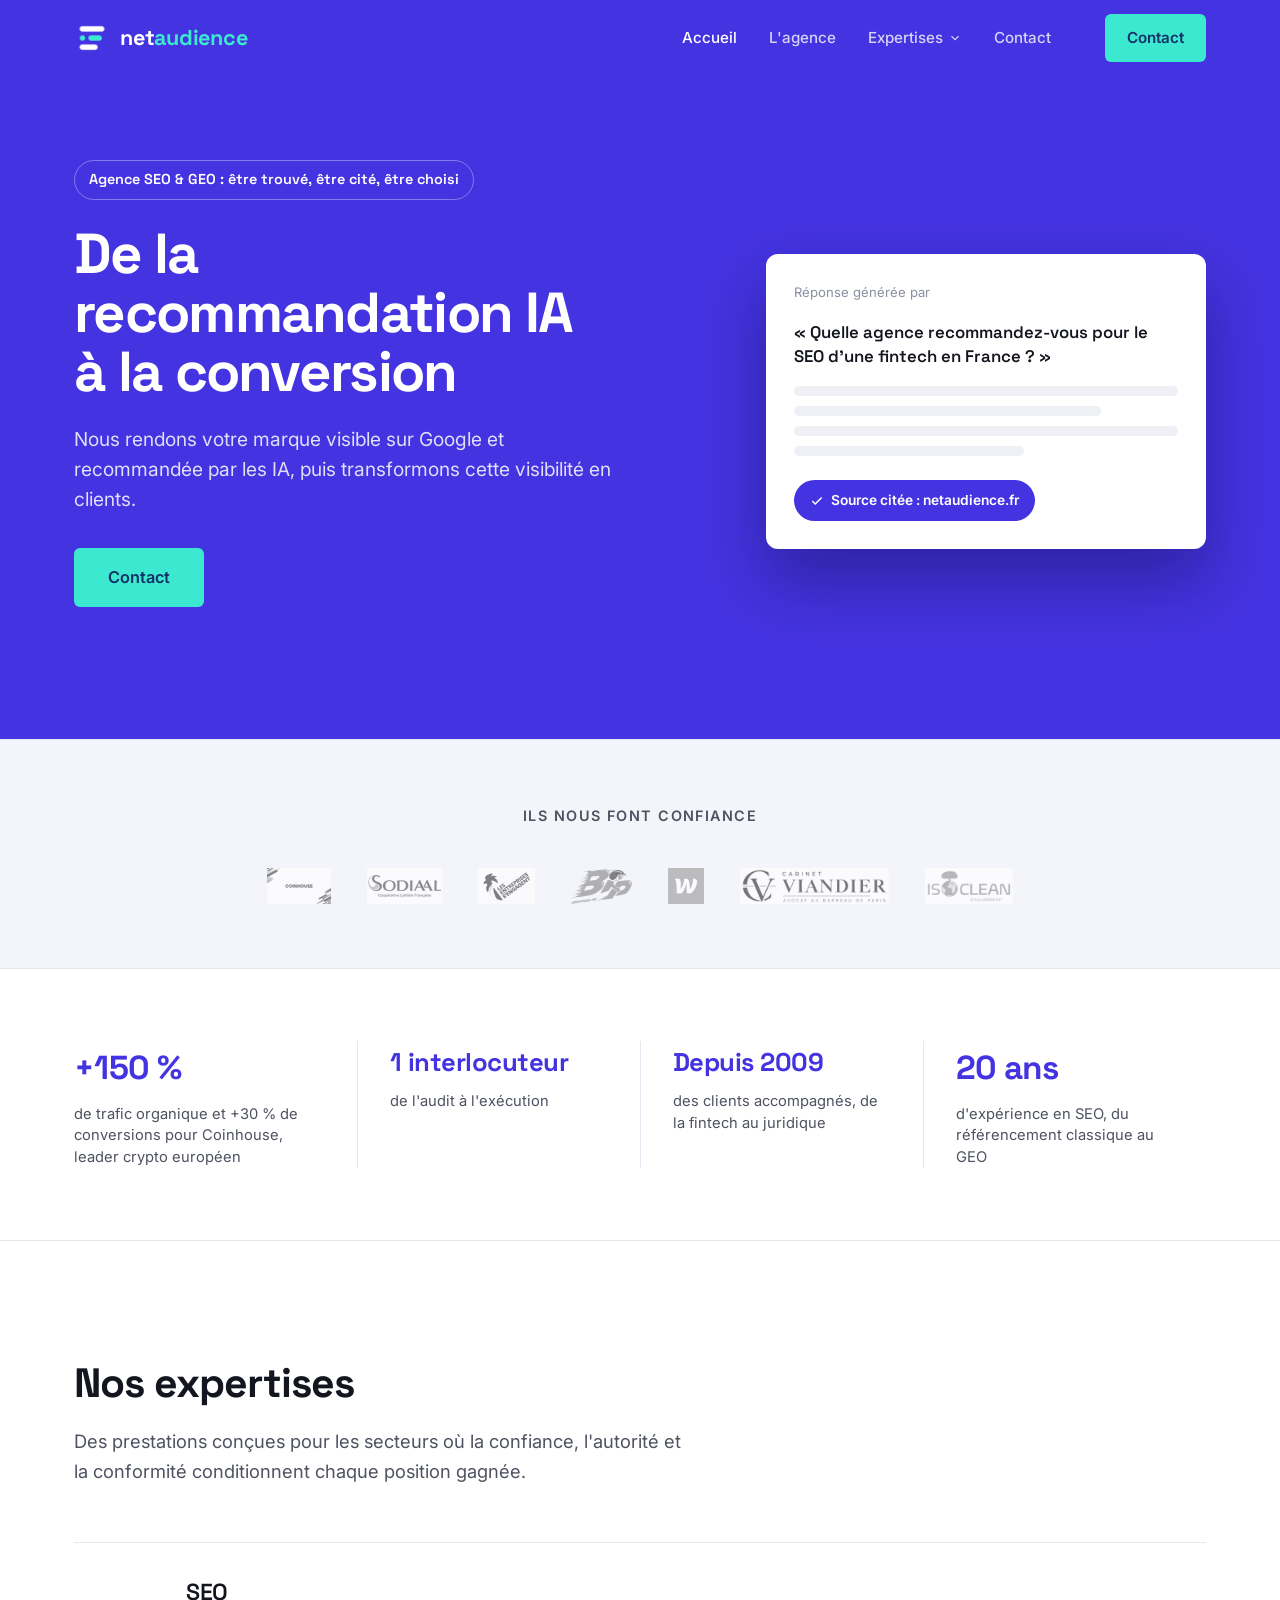
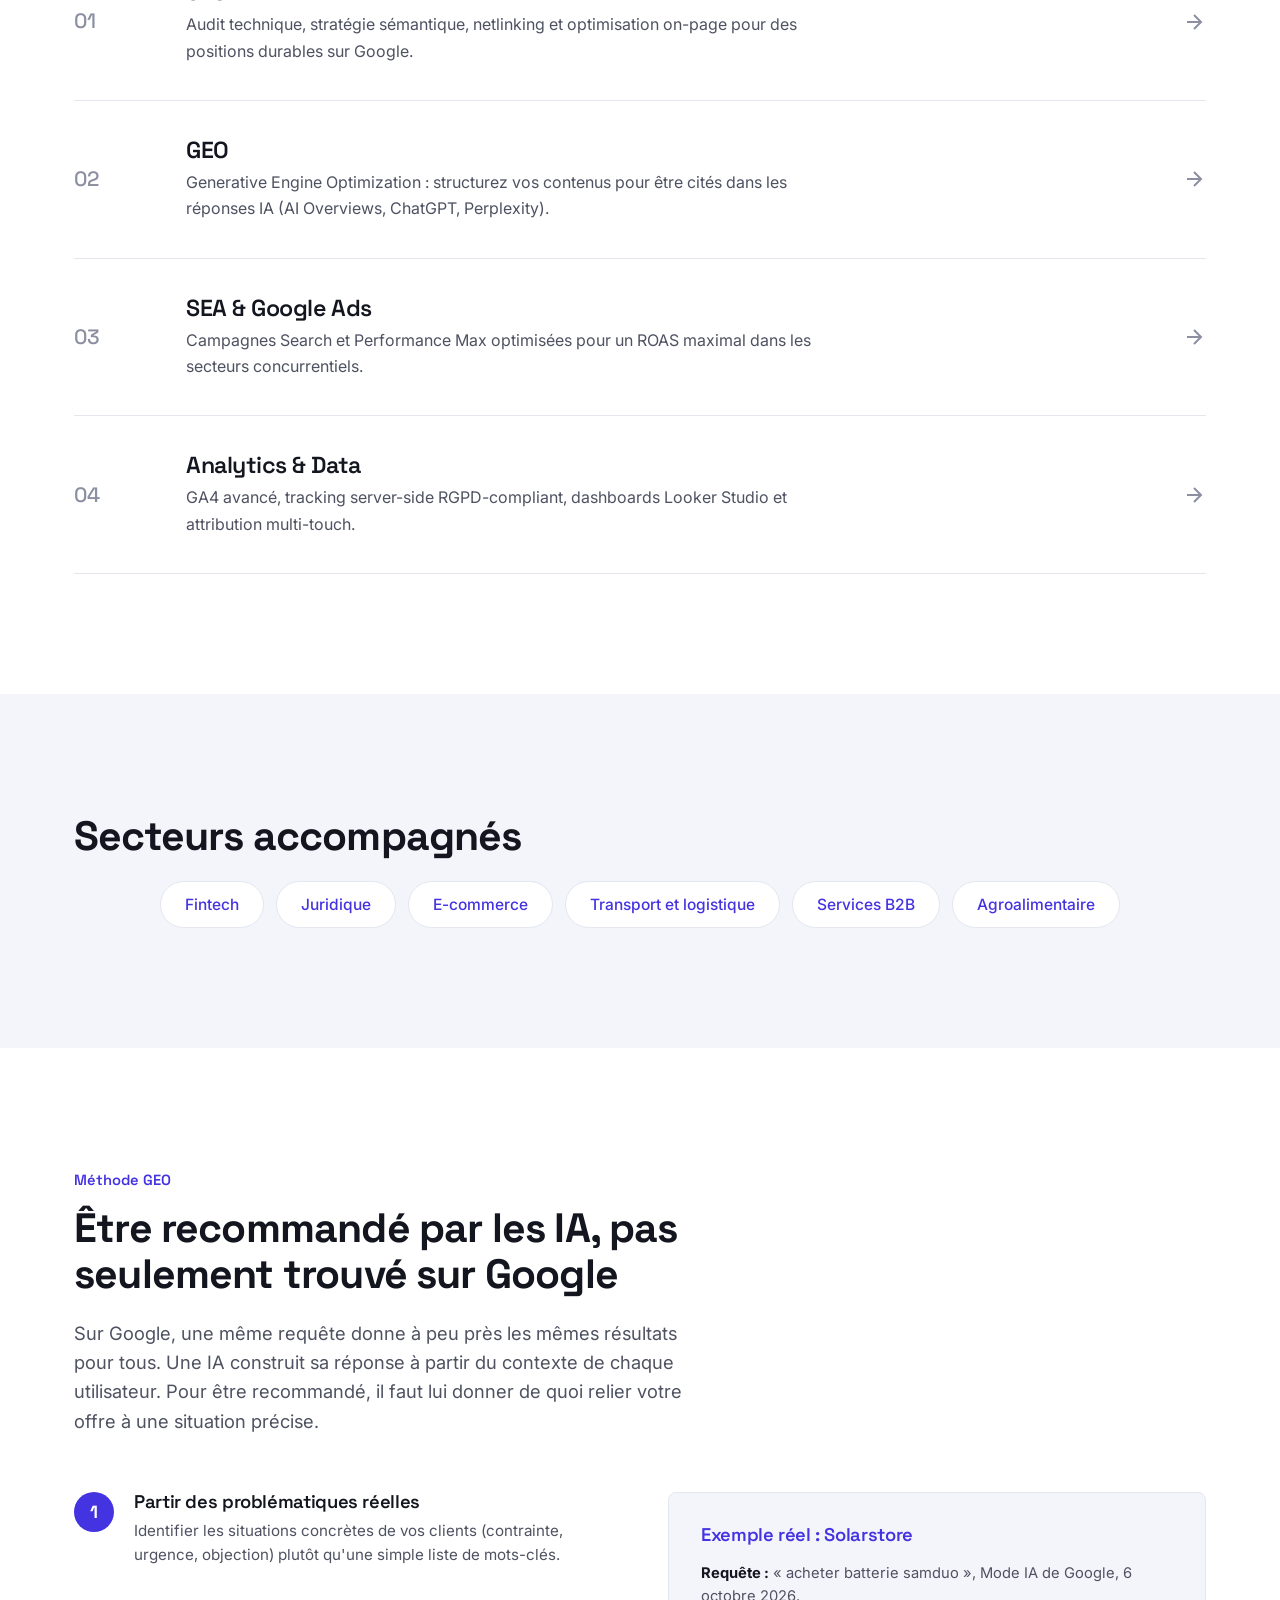
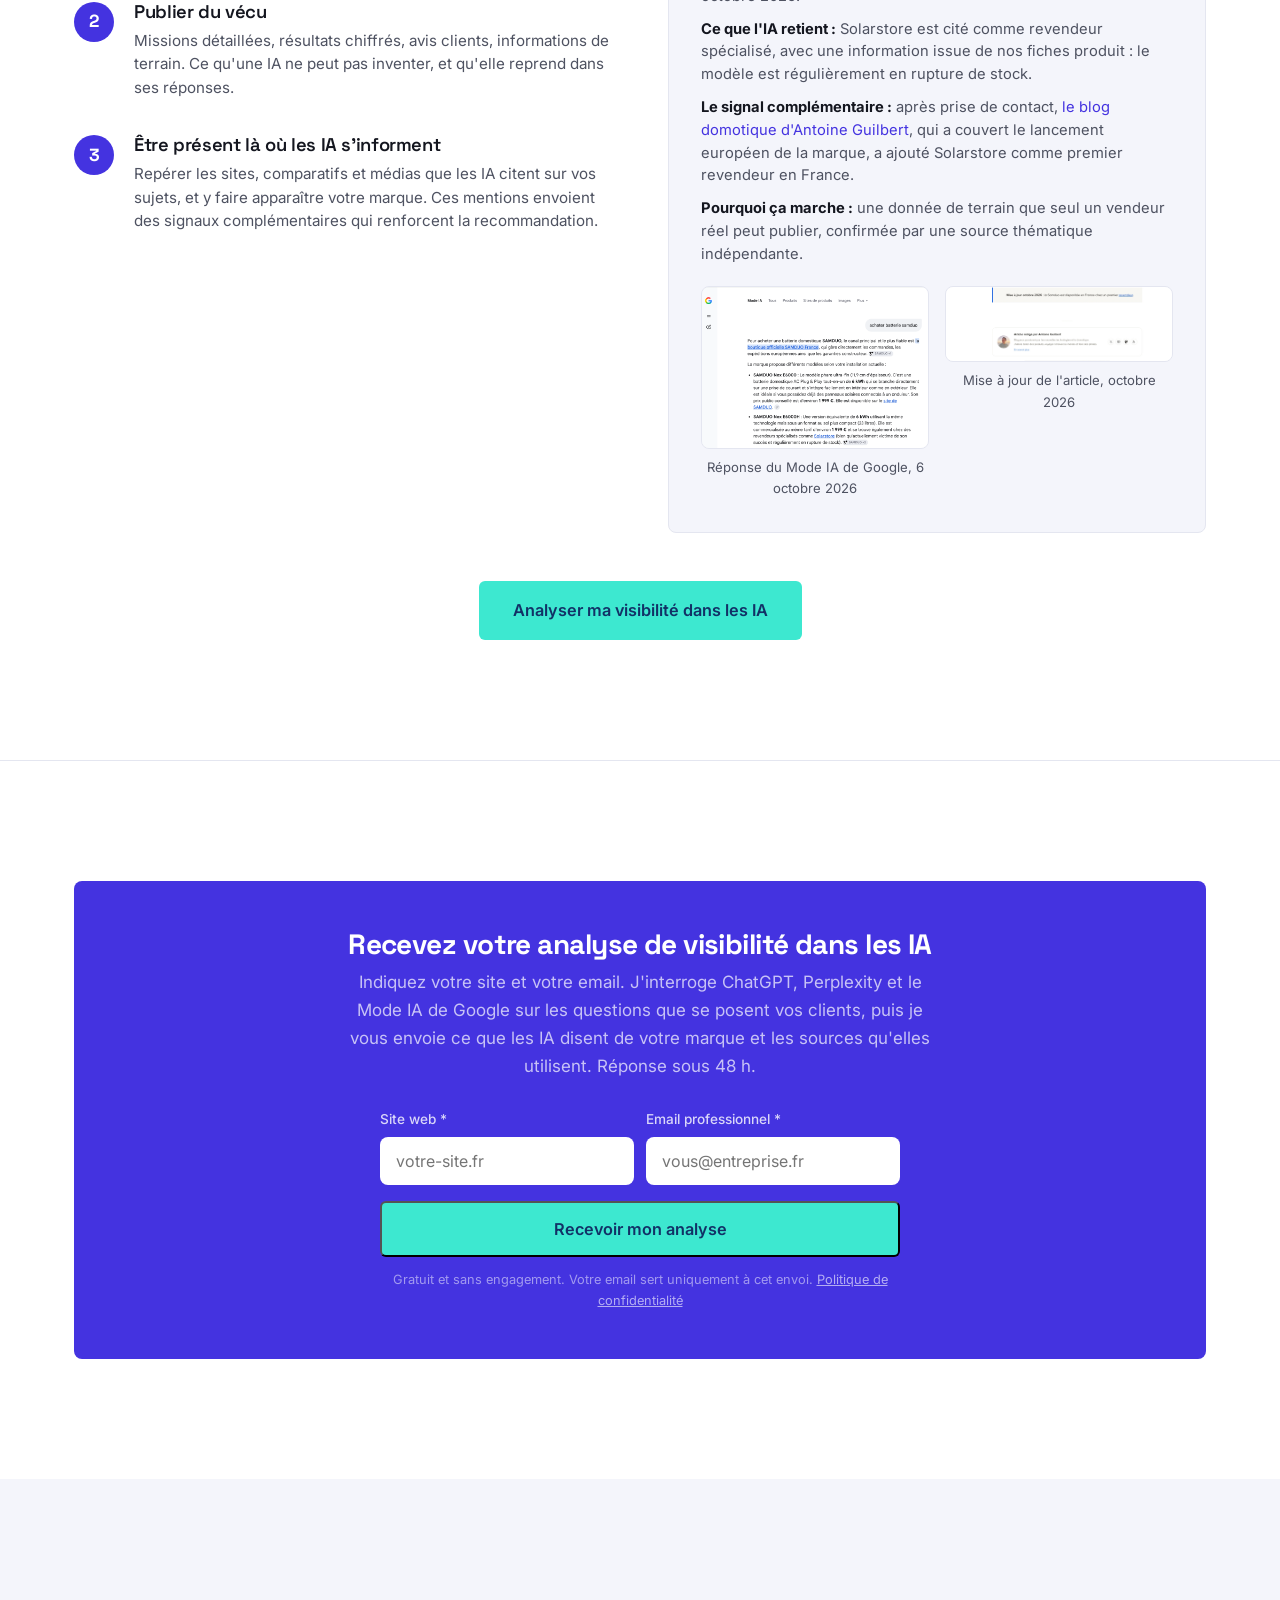
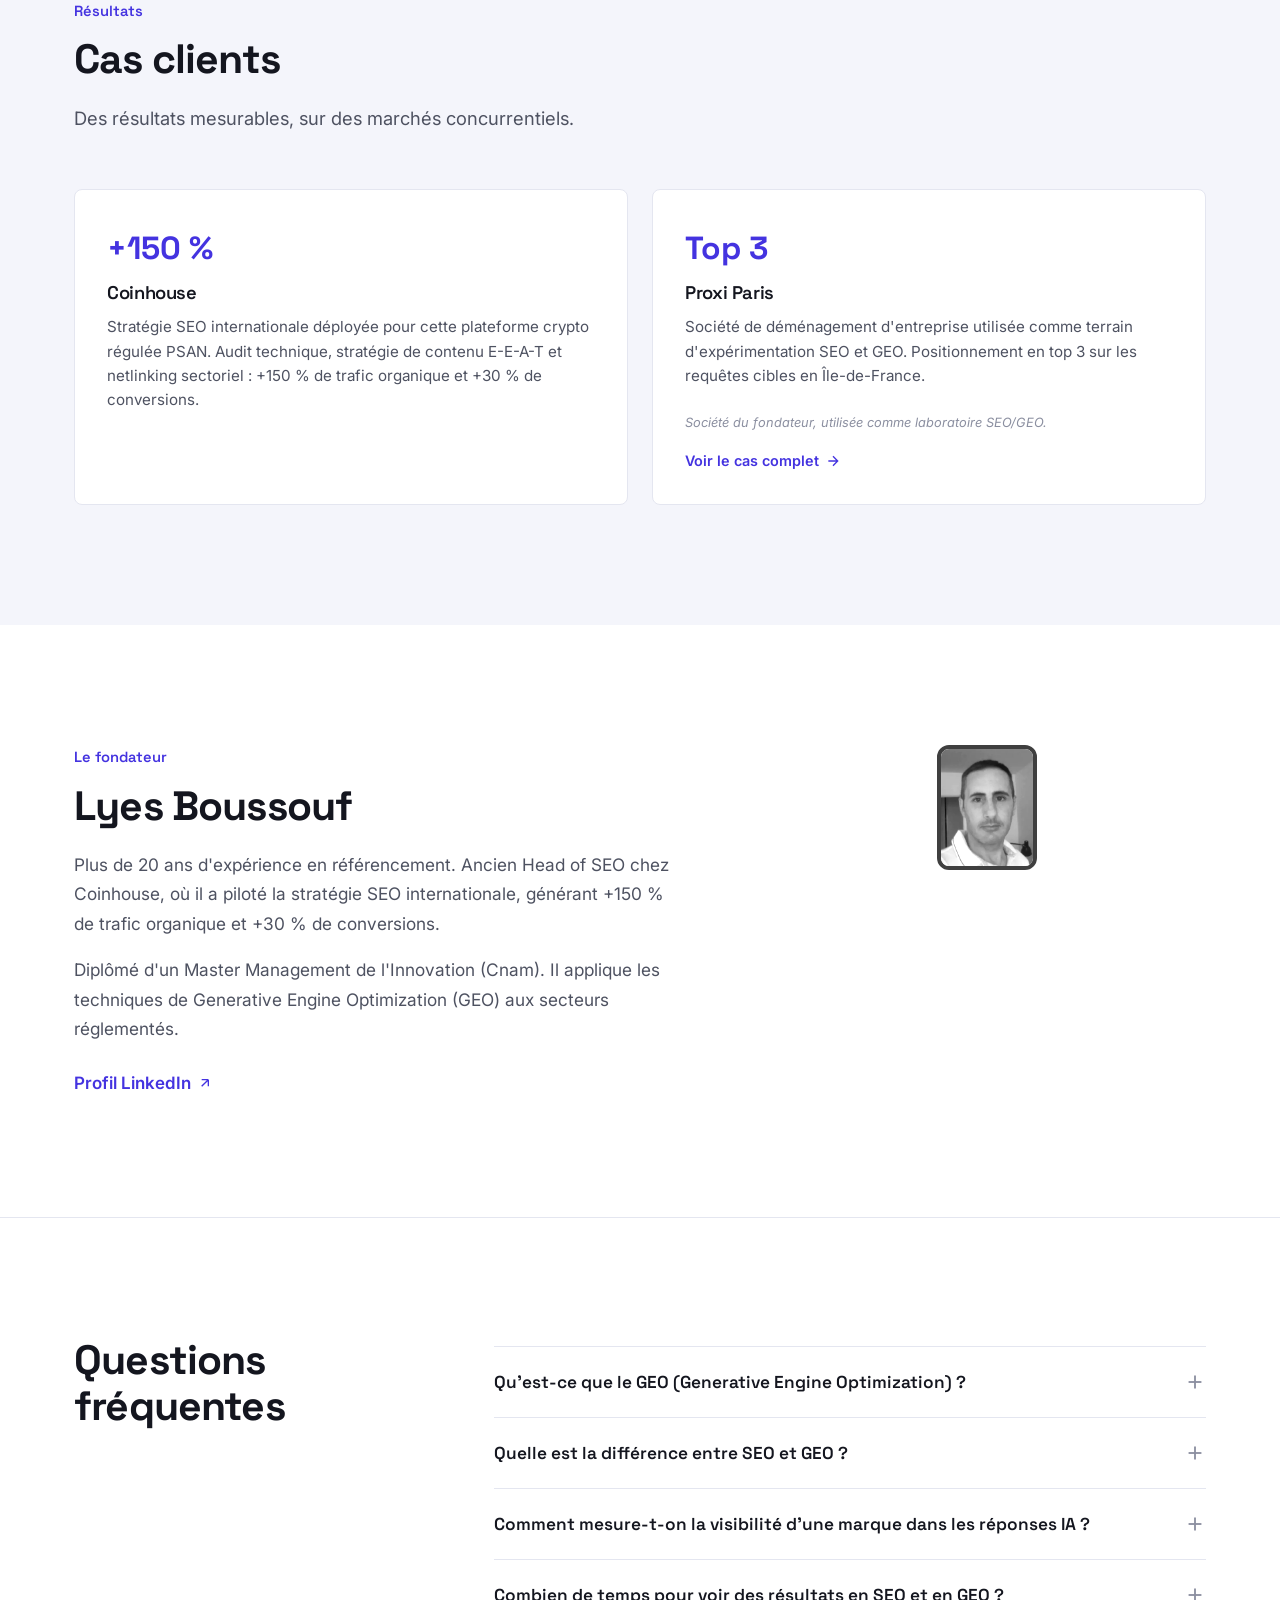
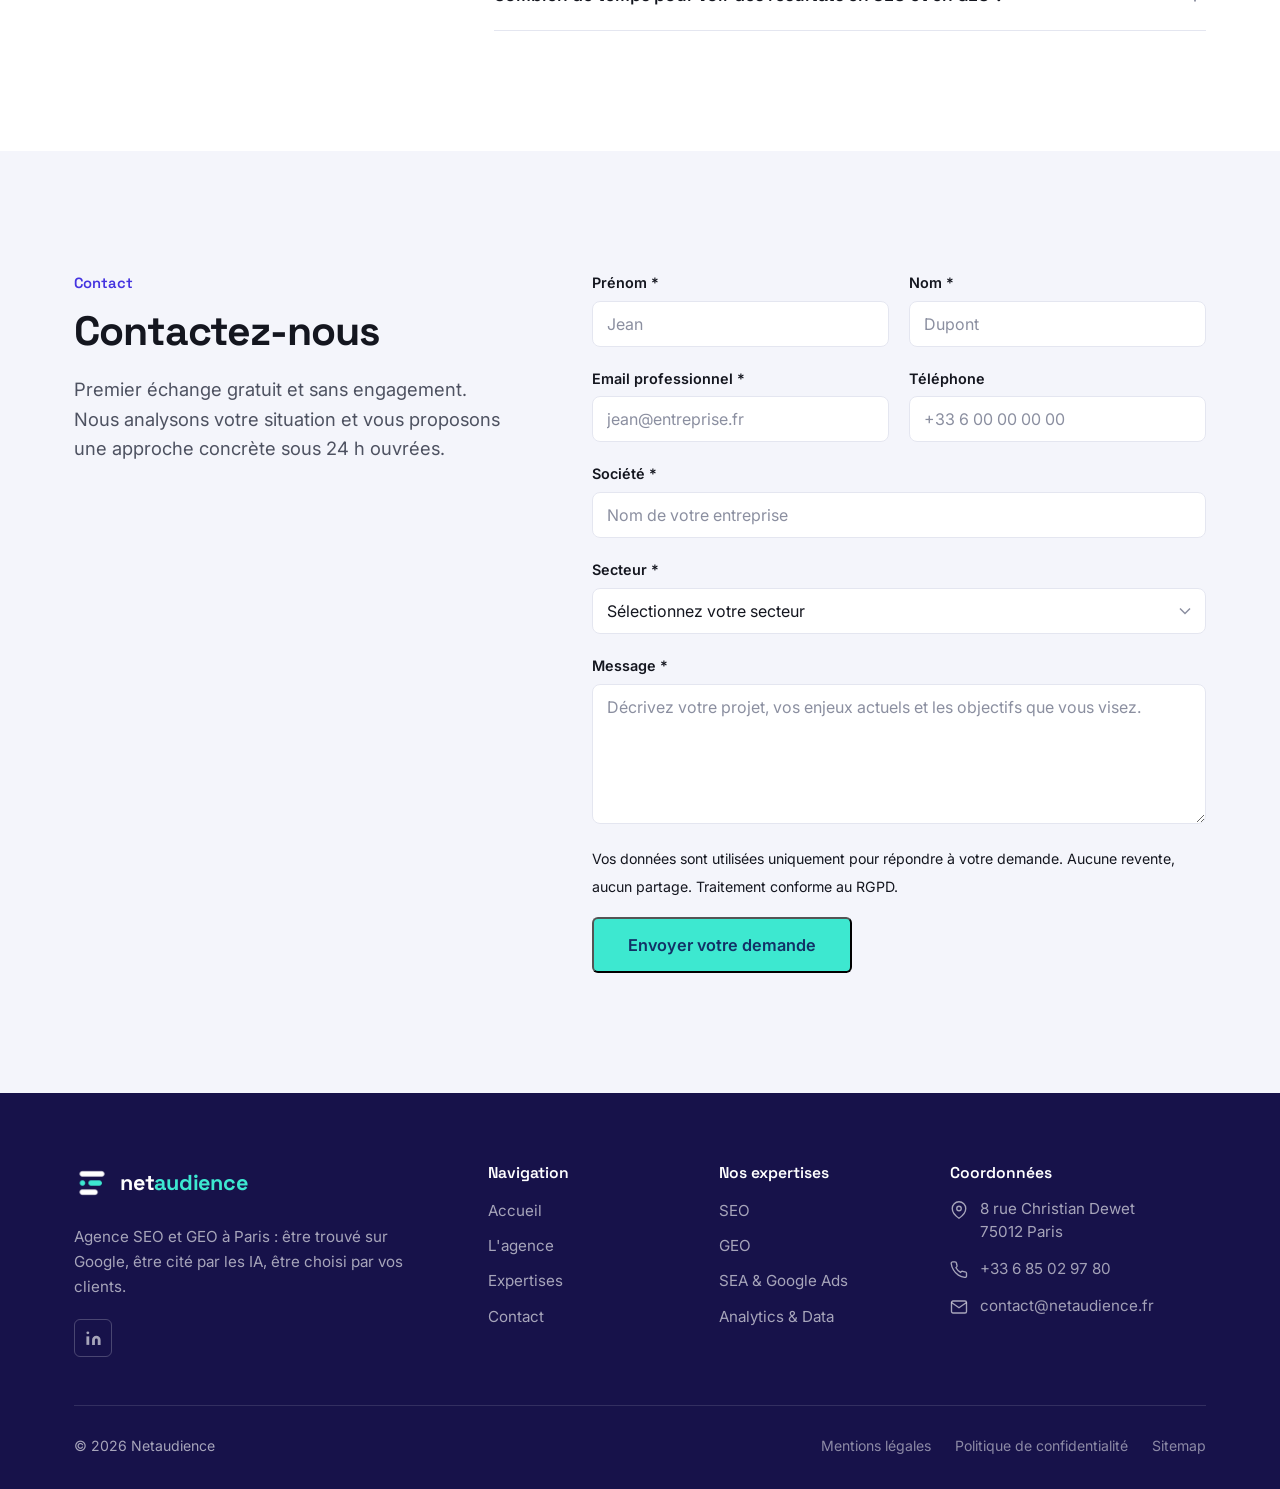
==== index.html @ 064c5bde "correction accents et formulation KPI index.html - "plusieurs dizaines" remplace par "des" (KPI cart" ====
<!DOCTYPE html>
<html lang="fr">
<head>
  <!-- Google Tag Manager -->
  <script>(function(w,d,s,l,i){w[l]=w[l]||[];w[l].push({'gtm.start':
  new Date().getTime(),event:'gtm.js'});var f=d.getElementsByTagName(s)[0],
  j=d.createElement(s),dl=l!='dataLayer'?'&l='+l:'';j.async=true;j.src=
  'https://www.googletagmanager.com/gtm.js?id='+i+dl;f.parentNode.insertBefore(j,f);
  })(window,document,'script','dataLayer','GTM-WTXNT2K');</script>
  <!-- End Google Tag Manager -->
  <meta charset="UTF-8">
  <meta name="viewport" content="width=device-width, initial-scale=1.0">
  <title>Netaudience : agence SEO et GEO, de la recommandation IA à la conversion</title>
  <meta name="description" content="Netaudience, agence SEO et GEO à Paris : être trouvé sur Google, être cité par les IA, être choisi par vos clients.">
  <meta name="robots" content="index, follow">
  <meta name="google-site-verification" content="YQInOqXIZ1gJgXXghzSidIOpzqbVOFMpokVICyJ-Uvk">
  <link rel="canonical" href="https://netaudience.fr/">
  <link rel="icon" href="favicon.svg" type="image/svg+xml">
  <link rel="icon" type="image/png" sizes="32x32" href="favicon-32.png">

  <!-- Open Graph -->
  <meta property="og:title" content="Netaudience : agence SEO et GEO, de la recommandation IA à la conversion">
  <meta property="og:description" content="Netaudience, agence SEO et GEO à Paris : être trouvé sur Google, être cité par les IA, être choisi par vos clients.">
  <meta property="og:type" content="website">
  <meta property="og:url" content="https://netaudience.fr/">
  <meta property="og:image" content="https://netaudience.fr/img/og-netaudience.jpg">
  <meta property="og:image:width" content="1200">
  <meta property="og:image:height" content="630">

  <!-- Twitter Card -->
  <meta name="twitter:card" content="summary_large_image">
  <meta name="twitter:title" content="Netaudience : agence SEO et GEO, de la recommandation IA à la conversion">
  <meta name="twitter:description" content="Netaudience, agence SEO et GEO à Paris : être trouvé sur Google, être cité par les IA, être choisi par vos clients.">
  <meta name="twitter:image" content="https://netaudience.fr/img/og-netaudience.jpg">

  <!-- Google Fonts -->
  <link rel="preconnect" href="https://fonts.googleapis.com">
  <link rel="preconnect" href="https://fonts.gstatic.com" crossorigin>
  <link href="https://fonts.googleapis.com/css2?family=Space+Grotesk:wght@500;600;700&family=Inter:wght@400;500;600;700&display=swap" rel="stylesheet">

  <link rel="stylesheet" href="css/style.css">
  <link rel="stylesheet" href="css/animations.css">

  <!-- JSON-LD: ProfessionalService -->
  <script type="application/ld+json">
  {
    "@context": "https://schema.org",
    "@type": "ProfessionalService",
    "name": "Netaudience",
    "description": "Netaudience, agence SEO et GEO à Paris : être trouvé sur Google, être cité par les IA, être choisi par vos clients.",
    "url": "https://netaudience.fr",
    "telephone": "+33685029780",
    "email": "contact@netaudience.fr",
    "address": {
      "@type": "PostalAddress",
      "streetAddress": "8 rue Christian Dewet",
      "addressLocality": "Paris",
      "postalCode": "75012",
      "addressCountry": "FR"
    },
    "geo": {
      "@type": "GeoCoordinates",
      "latitude": 48.8484,
      "longitude": 2.3804
    },
    "openingHours": "Mo-Fr 09:00-18:00",
    "priceRange": "€€€",
    "areaServed": {
      "@type": "Country",
      "name": "France"
    },
    "sameAs": [
      "https://www.linkedin.com/company/netaudience"
    ],
    "knowsAbout": ["SEO", "GEO", "Generative Engine Optimization", "SEA", "Google Ads", "Analytics", "E-E-A-T", "AI Visibility"],
    "founder": {
      "@type": "Person",
      "name": "Lyes Boussouf",
      "url": "https://www.linkedin.com/in/lyes-boussouf-b5a95710/",
      "jobTitle": "Fondateur",
      "alumniOf": {
        "@type": "CollegeOrUniversity",
        "name": "Conservatoire national des arts et metiers (Cnam)"
      },
      "knowsAbout": ["SEO", "GEO", "Generative Engine Optimization", "E-E-A-T"]
    }
  }
  </script>

  <!-- JSON-LD: FAQPage -->
  <script type="application/ld+json">
  {
    "@context": "https://schema.org",
    "@type": "FAQPage",
    "mainEntity": [
      {
        "@type": "Question",
        "name": "Qu'est-ce que le GEO (Generative Engine Optimization) ?",
        "acceptedAnswer": {
          "@type": "Answer",
          "text": "Le GEO désigne l'ensemble des techniques qui permettent à une marque d'apparaître dans les réponses générées par les moteurs IA : Google AI Overviews, ChatGPT, Perplexity, Bing Copilot. Contrairement au SEO classique qui cible les liens bleus, le GEO optimise la structure et la crédibilité des contenus pour qu'ils soient cités comme source fiable par les modèles de langage."
        }
      },
      {
        "@type": "Question",
        "name": "Quelle est la différence entre SEO et GEO ?",
        "acceptedAnswer": {
          "@type": "Answer",
          "text": "Le SEO positionne vos pages dans les résultats de recherche traditionnels de Google. Le GEO vise les réponses générées par l'intelligence artificielle, où il n'y a plus de liste de liens mais une réponse unique qui cite ses sources. Les deux disciplines sont complémentaires : un contenu bien référencé en SEO a plus de chances d'être cité par les IA."
        }
      },
      {
        "@type": "Question",
        "name": "Comment mesure-t-on la visibilité d'une marque dans les réponses IA ?",
        "acceptedAnswer": {
          "@type": "Answer",
          "text": "Nous mesurons la fréquence à laquelle votre marque est citée, recommandée ou mentionnée dans les réponses de ChatGPT, Google AI Overviews et Perplexity. Les indicateurs incluent le taux de citation, la position dans la réponse et le sentiment associé à la mention. Ces données sont suivies mensuellement via des outils de monitoring dédiés."
        }
      },
      {
        "@type": "Question",
        "name": "Combien de temps pour voir des résultats en SEO et en GEO ?",
        "acceptedAnswer": {
          "@type": "Answer",
          "text": "En SEO, les premiers résultats apparaissent généralement entre 3 et 6 mois, selon la concurrence sectorielle et l'état technique du site. En GEO, les délais sont plus courts pour les marques qui disposent déjà d'une autorité thématique forte. Nous fixons des objectifs mesurables dès le premier mois avec un reporting mensuel."
        }
      }
    ]
  }
  </script>
</head>
<body>
  <!-- Google Tag Manager (noscript) -->
  <noscript><iframe src="https://www.googletagmanager.com/ns.html?id=GTM-WTXNT2K"
  height="0" width="0" style="display:none;visibility:hidden"></iframe></noscript>
  <!-- End Google Tag Manager (noscript) -->

<!-- ============================================================
     HEADER
     ============================================================ -->
<header class="site-header" role="banner">
  <div class="header-inner">
    <a href="/" class="logo" aria-label="Netaudience, accueil">
      <img src="img/logo-netaudience-icon-80.png" srcset="img/logo-netaudience-icon-80.png 1x, img/logo-netaudience-icon-160.png 2x" alt="" class="logo-img" width="36" height="36"><span class="logo-text">net<span>audience</span></span>
    </a>

    <nav class="main-nav" role="navigation" aria-label="Navigation principale">
      <div class="nav-item">
        <a href="/" class="nav-link active">Accueil</a>
      </div>
      <div class="nav-item">
        <a href="agence.html" class="nav-link">L'agence</a>
      </div>
      <div class="nav-item">
        <a href="expertises.html" class="nav-link" aria-haspopup="true">
          Expertises
          <svg viewBox="0 0 24 24" fill="none" stroke="currentColor" stroke-width="2" aria-hidden="true"><path d="m6 9 6 6 6-6"/></svg>
        </a>
        <div class="dropdown" role="menu">
          <a href="expertises/seo.html" role="menuitem">SEO</a>
          <a href="expertises/geo.html" role="menuitem">GEO</a>
          <a href="expertises/sea.html" role="menuitem">SEA &amp; Google Ads</a>
          <a href="expertises/analytics.html" role="menuitem">Analytics &amp; Data</a>
        </div>
      </div>
      <div class="nav-item">
        <a href="contact.html" class="nav-link">Contact</a>
      </div>
    </nav>

    <a href="contact.html" class="nav-cta">Contact</a>

    <button class="hamburger" aria-label="Ouvrir le menu" aria-expanded="false">
      <span></span><span></span><span></span>
    </button>
  </div>
</header>

<!-- Mobile Nav -->
<nav class="mobile-nav" aria-label="Navigation mobile">
  <a href="/">Accueil</a>
  <a href="agence.html">L'agence</a>
  <a href="expertises.html">Expertises</a>
  <a href="expertises/seo.html" style="padding-left:28px;font-size:.875rem;">SEO</a>
  <a href="expertises/geo.html" style="padding-left:28px;font-size:.875rem;">GEO</a>
  <a href="expertises/sea.html" style="padding-left:28px;font-size:.875rem;">SEA &amp; Google Ads</a>
  <a href="expertises/analytics.html" style="padding-left:28px;font-size:.875rem;">Analytics &amp; Data</a>
  <a href="contact.html">Contact</a>
  <a href="contact.html" class="mobile-nav-cta">Nous contacter</a>
</nav>

<main>

<!-- ============================================================
     HERO
     ============================================================ -->
<section class="hero" aria-label="Bannière principale">
  <div class="container">
    <div class="hero-content reveal">
      <span class="hero-eyebrow">Agence SEO &amp; GEO : être trouvé, être cité, être choisi</span>
      <h1>De la recommandation&nbsp;IA<br>à la conversion</h1>
      <p class="hero-subtitle">Nous rendons votre marque visible sur Google et recommandée par les IA, puis transformons cette visibilité en clients.</p>
      <div class="hero-actions">
        <a href="contact.html" class="btn btn-primary">Contact</a>
      </div>
    </div>
    <div class="hero-visual" aria-hidden="true">
      <div class="answer-card">
        <div class="answer-card-header">
          <span>Réponse générée par</span>
          <span class="engine-cycle">
            <span class="engine" style="--i:0"><span class="engine-dot" style="background:#10A37F"></span>ChatGPT</span>
            <span class="engine" style="--i:1"><svg viewBox="0 0 24 24" fill="#1FB8CD" xmlns="http://www.w3.org/2000/svg" aria-hidden="true"><path d="M22.3977 7.0896h-2.3106V.0676l-7.5094 6.3542V.1577h-1.1554v6.1966L4.4904 0v7.0896H1.6023v10.3976h2.8882V24l6.932-6.3591v6.2005h1.1554v-6.0469l6.9318 6.1807v-6.4879h2.8882V7.0896zm-3.4657-4.531v4.531h-5.355l5.355-4.531zm-13.2862.0676 4.8691 4.4634H5.6458V2.6262zM2.7576 16.332V8.245h7.8476l-6.1149 6.1147v1.9723H2.7576zm2.8882 5.0404v-3.8852h.0001v-2.6488l5.7763-5.7764v7.0111l-5.7764 5.2993zm12.7086.0248-5.7766-5.1509V9.0618l5.7766 5.7766v6.5588zm2.8882-5.0652h-1.733v-1.9723L13.3948 8.245h7.8478v8.087z"/></svg>Perplexity</span>
            <span class="engine" style="--i:2"><svg viewBox="0 0 24 24" fill="#D97757" xmlns="http://www.w3.org/2000/svg" aria-hidden="true"><path d="m4.7144 15.9555 4.7174-2.6471.079-.2307-.079-.1275h-.2307l-.7893-.0486-2.6956-.0729-2.3375-.0971-2.2646-.1214-.5707-.1215-.5343-.7042.0546-.3522.4797-.3218.686.0608 1.5179.1032 2.2767.1578 1.6514.0972 2.4468.255h.3886l.0546-.1579-.1336-.0971-.1032-.0972L6.973 9.8356l-2.55-1.6879-1.3356-.9714-.7225-.4918-.3643-.4614-.1578-1.0078.6557-.7225.8803.0607.2246.0607.8925.686 1.9064 1.4754 2.4893 1.8336.3643.3035.1457-.1032.0182-.0728-.164-.2733-1.3539-2.4467-1.445-2.4893-.6435-1.032-.17-.6194c-.0607-.255-.1032-.4674-.1032-.7285L6.287.1335 6.6997 0l.9957.1336.419.3642.6192 1.4147 1.0018 2.2282 1.5543 3.0296.4553.8985.2429.8318.091.255h.1579v-.1457l.1275-1.706.2368-2.0947.2307-2.6957.0789-.7589.3764-.9107.7468-.4918.5828.2793.4797.686-.0668.4433-.2853 1.8517-.5586 2.9021-.3643 1.9429h.2125l.2429-.2429.9835-1.3053 1.6514-2.0643.7286-.8196.85-.9046.5464-.4311h1.0321l.759 1.1293-.34 1.1657-1.0625 1.3478-.8804 1.1414-1.2628 1.7-.7893 1.36.0729.1093.1882-.0183 2.8535-.607 1.5421-.2794 1.8396-.3157.8318.3886.091.3946-.3278.8075-1.967.4857-2.3072.4614-3.4364.8136-.0425.0304.0486.0607 1.5482.1457.6618.0364h1.621l3.0175.2247.7892.522.4736.6376-.079.4857-1.2142.6193-1.6393-.3886-3.825-.9107-1.3113-.3279h-.1822v.1093l1.0929 1.0686 2.0035 1.8092 2.5075 2.3314.1275.5768-.3218.4554-.34-.0486-2.2039-1.6575-.85-.7468-1.9246-1.621h-.1275v.17l.4432.6496 2.3436 3.5214.1214 1.0807-.17.3521-.6071.2125-.6679-.1214-1.3721-1.9246L14.38 17.959l-1.1414-1.9428-.1397.079-.674 7.2552-.3156.3703-.7286.2793-.6071-.4614-.3218-.7468.3218-1.4753.3886-1.9246.3157-1.53.2853-1.9004.17-.6314-.0121-.0425-.1397.0182-1.4328 1.9672-2.1796 2.9446-1.7243 1.8456-.4128.164-.7164-.3704.0667-.6618.4008-.5889 2.386-3.0357 1.4389-1.882.929-1.0868-.0062-.1579h-.0546l-6.3385 4.1164-1.1293.1457-.4857-.4554.0608-.7467.2307-.2429 1.9064-1.3114Z"/></svg>Claude</span>
            <span class="engine" style="--i:3"><svg viewBox="0 0 24 24" fill="#8E75B2" xmlns="http://www.w3.org/2000/svg" aria-hidden="true"><path d="M11.04 19.32Q12 21.51 12 24q0-2.49.93-4.68.96-2.19 2.58-3.81t3.81-2.55Q21.51 12 24 12q-2.49 0-4.68-.93a12.3 12.3 0 0 1-3.81-2.58 12.3 12.3 0 0 1-2.58-3.81Q12 2.49 12 0q0 2.49-.96 4.68-.93 2.19-2.55 3.81a12.3 12.3 0 0 1-3.81 2.58Q2.49 12 0 12q2.49 0 4.68.96 2.19.93 3.81 2.55t2.55 3.81"/></svg>AI Overviews</span>
          </span>
        </div>
        <p class="answer-card-q">« Quelle agence recommandez-vous pour le SEO d'une fintech en France ? »</p>
        <div class="answer-line"></div>
        <div class="answer-line w80"></div>
        <div class="answer-line"></div>
        <div class="answer-line w60"></div>
        <span class="answer-card-source">
          <svg viewBox="0 0 24 24" fill="none" stroke="currentColor" stroke-width="2.5"><path d="M20 6 9 17l-5-5"/></svg>
          Source citée : netaudience.fr
        </span>
      </div>
    </div>
  </div>
</section>

<!-- ============================================================
     BANDEAU LOGOS CLIENTS
     ============================================================ -->
<section class="logo-band" aria-label="Clients">
  <div class="container">
    <p class="logo-band-title">Ils nous font confiance</p>
    <div class="logo-band-row">
      <img src="img/clients/coinhouse.png" alt="Coinhouse" class="logo-band-item" width="113" height="64" loading="lazy">
      <img src="img/clients/sodiaal.png" alt="Sodiaal" class="logo-band-item" width="133" height="64" loading="lazy">
      <img src="img/clients/les-entreprises-sengagent.png" alt="Les Entreprises s'engagent" class="logo-band-item" width="102" height="64" loading="lazy">
      <img src="img/clients/bip-services.png" alt="Bip Services" class="logo-band-item" width="108" height="64" loading="lazy">
      <img src="img/clients/wizito.png" alt="Wizito" class="logo-band-item" width="64" height="64" loading="lazy">
      <img src="img/clients/cabinet-viandier.png" alt="Cabinet Viandier" class="logo-band-item" width="366" height="88" loading="lazy">
      <img src="img/clients/isoclean.png" alt="Isoclean" class="logo-band-item" width="214" height="88" loading="lazy">
    </div>
  </div>
</section>

<!-- ============================================================
     KPI
     ============================================================ -->
<section class="kpi-section" aria-label="Chiffres clés">
  <div class="container">
    <div class="kpi-row reveal">
      <div class="kpi-item">
        <span class="kpi-number">+150 %</span>
        <span class="kpi-label">de trafic organique et +30 % de conversions pour Coinhouse, leader crypto européen</span>
      </div>
      <div class="kpi-item">
        <span class="kpi-number kpi-number--text">1 interlocuteur</span>
        <span class="kpi-label">de l'audit à l'exécution</span>
      </div>
      <div class="kpi-item">
        <span class="kpi-number kpi-number--text">Depuis 2009</span>
        <span class="kpi-label">des clients accompagnés, de la fintech au juridique</span>
      </div>
      <div class="kpi-item">
        <span class="kpi-number">20 ans</span>
        <span class="kpi-label">d'expérience en SEO, du référencement classique au GEO</span>
      </div>
    </div>
  </div>
</section>

<!-- Lightbox -->
<div class="lightbox" id="lightbox" role="dialog" aria-modal="true" aria-label="Aperçu de la capture" hidden>
  <button class="lightbox-close" aria-label="Fermer">&times;</button>
  <img class="lightbox-img" src="" alt="">
</div>

<!-- ============================================================
     NOS EXPERTISES
     ============================================================ -->
<section class="section" aria-labelledby="expertises-title">
  <div class="container">
    <h2 id="expertises-title" class="section-title">Nos expertises</h2>
    <p class="section-intro">Des prestations conçues pour les secteurs où la confiance, l'autorité et la conformité conditionnent chaque position gagnée.</p>

    <div class="expertise-list">
      <a href="expertises/seo.html" class="expertise-item reveal">
        <span class="expertise-num">01</span>
        <div class="expertise-body">
          <h3>SEO</h3>
          <p>Audit technique, stratégie sémantique, netlinking et optimisation on-page pour des positions durables sur Google.</p>
        </div>
        <svg class="expertise-arrow" viewBox="0 0 24 24" fill="none" stroke="currentColor" stroke-width="2" aria-hidden="true"><path d="M5 12h14M12 5l7 7-7 7"/></svg>
      </a>

      <a href="expertises/geo.html" class="expertise-item reveal">
        <span class="expertise-num">02</span>
        <div class="expertise-body">
          <h3>GEO</h3>
          <p>Generative Engine Optimization : structurez vos contenus pour être cités dans les réponses IA (AI Overviews, ChatGPT, Perplexity).</p>
        </div>
        <svg class="expertise-arrow" viewBox="0 0 24 24" fill="none" stroke="currentColor" stroke-width="2" aria-hidden="true"><path d="M5 12h14M12 5l7 7-7 7"/></svg>
      </a>

      <a href="expertises/sea.html" class="expertise-item reveal">
        <span class="expertise-num">03</span>
        <div class="expertise-body">
          <h3>SEA &amp; Google Ads</h3>
          <p>Campagnes Search et Performance Max optimisées pour un ROAS maximal dans les secteurs concurrentiels.</p>
        </div>
        <svg class="expertise-arrow" viewBox="0 0 24 24" fill="none" stroke="currentColor" stroke-width="2" aria-hidden="true"><path d="M5 12h14M12 5l7 7-7 7"/></svg>
      </a>

      <a href="expertises/analytics.html" class="expertise-item reveal">
        <span class="expertise-num">04</span>
        <div class="expertise-body">
          <h3>Analytics &amp; Data</h3>
          <p>GA4 avancé, tracking server-side RGPD-compliant, dashboards Looker Studio et attribution multi-touch.</p>
        </div>
        <svg class="expertise-arrow" viewBox="0 0 24 24" fill="none" stroke="currentColor" stroke-width="2" aria-hidden="true"><path d="M5 12h14M12 5l7 7-7 7"/></svg>
      </a>
    </div>
  </div>
</section>

<!-- ============================================================
     SECTEURS
     ============================================================ -->
<section class="section section--alt" aria-labelledby="secteurs-title">
  <div class="container">
    <h2 id="secteurs-title" class="section-title">Secteurs accompagnés</h2>
    <div class="sector-tags reveal">
      <span class="sector-tag">Fintech</span>
      <span class="sector-tag">Juridique</span>
      <span class="sector-tag">E-commerce</span>
      <span class="sector-tag">Transport et logistique</span>
      <span class="sector-tag">Services B2B</span>
      <span class="sector-tag">Agroalimentaire</span>
    </div>
  </div>
</section>

<!-- ============================================================
     METHODE GEO
     ============================================================ -->
<section class="section" aria-labelledby="geo-method-title">
  <div class="container">
    <span class="section-eyebrow">Méthode GEO</span>
    <h2 id="geo-method-title" class="section-title">Être recommandé par les IA, pas seulement trouvé sur Google</h2>
    <p class="section-intro">Sur Google, une même requête donne à peu près les mêmes résultats pour tous. Une IA construit sa réponse à partir du contexte de chaque utilisateur. Pour être recommandé, il faut lui donner de quoi relier votre offre à une situation précise.</p>

    <div class="geo-method-grid reveal">
      <div class="geo-method-steps">
        <div class="geo-method-step">
          <span class="geo-method-num">1</span>
          <div>
            <h3>Partir des problématiques réelles</h3>
            <p>Identifier les situations concrètes de vos clients (contrainte, urgence, objection) plutôt qu'une simple liste de mots-clés.</p>
          </div>
        </div>
        <div class="geo-method-step">
          <span class="geo-method-num">2</span>
          <div>
            <h3>Publier du vécu</h3>
            <p>Missions détaillées, résultats chiffrés, avis clients, informations de terrain. Ce qu'une IA ne peut pas inventer, et qu'elle reprend dans ses réponses.</p>
          </div>
        </div>
        <div class="geo-method-step">
          <span class="geo-method-num">3</span>
          <div>
            <h3>Être présent là où les IA s'informent</h3>
            <p>Repérer les sites, comparatifs et médias que les IA citent sur vos sujets, et y faire apparaître votre marque. Ces mentions envoient des signaux complémentaires qui renforcent la recommandation.</p>
          </div>
        </div>
      </div>

      <div class="geo-method-example">
        <h3 class="geo-method-example-title">Exemple réel : Solarstore</h3>
        <p><strong>Requête :</strong> « acheter batterie samduo », Mode IA de Google, 6 octobre 2026.</p>
        <p><strong>Ce que l'IA retient :</strong> Solarstore est cité comme revendeur spécialisé, avec une information issue de nos fiches produit : le modèle est régulièrement en rupture de stock.</p>
        <p><strong>Le signal complémentaire :</strong> après prise de contact, <a href="https://www.antoineguilbert.fr/samduo-nex-e6000-batterie-solaire-la-plus-fine-du-monde/" target="_blank" rel="noopener">le blog domotique d'Antoine Guilbert</a>, qui a couvert le lancement européen de la marque, a ajouté Solarstore comme premier revendeur en France.</p>
        <p><strong>Pourquoi ça marche :</strong> une donnée de terrain que seul un vendeur réel peut publier, confirmée par une source thématique indépendante.</p>
        <div class="geo-method-captures">
          <figure class="geo-method-capture-fig">
            <a href="img/preuves/solarstore-mode-ia.png" data-lightbox aria-label="Voir la capture du Mode IA de Google citant Solarstore" class="geo-method-capture">
              <img src="img/preuves/solarstore-mode-ia.png" alt="Réponse du Mode IA de Google citant Solarstore comme revendeur de la batterie Samduo" width="1692" height="1204" loading="lazy">
            </a>
            <figcaption>Réponse du Mode IA de Google, 6 octobre 2026</figcaption>
          </figure>
          <figure class="geo-method-capture-fig">
            <a href="img/preuves/solarstore-blog-guilbert.png" data-lightbox aria-label="Voir l'extrait du blog d'Antoine Guilbert" class="geo-method-capture">
              <img src="img/preuves/solarstore-blog-guilbert.png" alt="Extrait du blog d'Antoine Guilbert annonçant la disponibilité de la Samduo chez Solarstore" width="2000" height="660" loading="lazy">
            </a>
            <figcaption>Mise à jour de l'article, octobre 2026</figcaption>
          </figure>
        </div>
      </div>
    </div>

    <div class="geo-method-cta reveal">
      <a href="#contact-title" class="btn btn-primary">Analyser ma visibilité dans les IA</a>
    </div>
  </div>
</section>

<!-- ============================================================
     ANALYSE VISIBILITÉ IA
     ============================================================ -->
<section class="section" aria-labelledby="geo-tool-title">
  <div class="container">
    <div class="geo-tool reveal">
      <h2 id="geo-tool-title">Recevez votre analyse de visibilité dans les IA</h2>
      <p>Indiquez votre site et votre email. J'interroge ChatGPT, Perplexity et le Mode IA de Google sur les questions que se posent vos clients, puis je vous envoie ce que les IA disent de votre marque et les sources qu'elles utilisent. Réponse sous 48 h.</p>
      <form class="geo-tool-form geo-tool-form--analyse" action="#" method="POST" novalidate>
        <input type="text" name="_gotcha" style="display:none" tabindex="-1" autocomplete="off" aria-hidden="true">
        <div class="geo-tool-fields">
          <div class="geo-tool-field">
            <label for="analyse-site">Site web *</label>
            <input type="url" id="analyse-site" name="site" placeholder="votre-site.fr" required>
          </div>
          <div class="geo-tool-field">
            <label for="analyse-email">Email professionnel *</label>
            <input type="email" id="analyse-email" name="email" placeholder="vous@entreprise.fr" required>
          </div>
        </div>
        <button type="submit" class="btn btn-primary">Recevoir mon analyse</button>
        <p class="geo-tool-mention">Gratuit et sans engagement. Votre email sert uniquement à cet envoi. <a href="politique-confidentialite.html">Politique de confidentialité</a></p>
      </form>
      <div class="geo-tool-confirmation" hidden>
        <p>Merci, votre demande est bien reçue. Vous recevrez votre analyse sous 48 h.</p>
      </div>
    </div>
  </div>
</section>

<!-- ============================================================
     CAS CLIENTS
     ============================================================ -->
<section class="section section--alt" aria-labelledby="cas-clients-title">
  <div class="container">
    <span class="section-eyebrow">Résultats</span>
    <h2 id="cas-clients-title" class="section-title">Cas clients</h2>
    <p class="section-intro">Des résultats mesurables, sur des marchés concurrentiels.</p>

    <div class="case-cards reveal">
      <div class="case-card">
        <span class="case-card-kpi">+150 %</span>
        <h3>Coinhouse</h3>
        <p>Stratégie SEO internationale déployée pour cette plateforme crypto régulée PSAN. Audit technique, stratégie de contenu E-E-A-T et netlinking sectoriel : +150 % de trafic organique et +30 % de conversions.</p>
        <!-- [A COMPLETER : lien vers page cas client Coinhouse si elle existe] -->
      </div>
      <div class="case-card">
        <span class="case-card-kpi">Top 3</span>
        <h3>Proxi Paris</h3>
        <p>Société de déménagement d'entreprise utilisée comme terrain d'expérimentation SEO et GEO. Positionnement en top 3 sur les requêtes cibles en Île-de-France.</p>
        <span class="case-card-note">Société du fondateur, utilisée comme laboratoire SEO/GEO.</span>
        <a href="cas-clients/proxi-paris.html" class="case-card-link">Voir le cas complet
          <svg viewBox="0 0 24 24" fill="none" stroke="currentColor" stroke-width="2" width="16" height="16" aria-hidden="true"><path d="M5 12h14M12 5l7 7-7 7"/></svg>
        </a>
      </div>
    </div>
  </div>
</section>

<!-- ============================================================
     FONDATEUR (E-E-A-T)
     ============================================================ -->
<section class="section" aria-labelledby="fondateur-title">
  <div class="container">
    <div class="split-layout split-layout--reverse">
      <div class="split-text">
        <span class="section-eyebrow">Le fondateur</span>
        <h2 id="fondateur-title" class="section-title">Lyes Boussouf</h2>
        <p class="founder-bio">Plus de 20 ans d'expérience en référencement. Ancien Head of SEO chez Coinhouse, où il a piloté la stratégie SEO internationale, générant +150 % de trafic organique et +30 % de conversions.</p>
        <p class="founder-bio">Diplômé d'un Master Management de l'Innovation (Cnam). Il applique les techniques de Generative Engine Optimization (GEO) aux secteurs réglementés.</p>
        <a href="https://www.linkedin.com/in/lyes-boussouf-b5a95710/" class="founder-link" target="_blank" rel="noopener">Profil LinkedIn
          <svg viewBox="0 0 24 24" fill="none" stroke="currentColor" stroke-width="2" width="16" height="16" aria-hidden="true"><path d="M7 17L17 7M17 7H7M17 7v10"/></svg>
        </a>
      </div>
      <div class="split-visual">
        <img src="img/lyes-boussouf.jpg" alt="Lyes Boussouf, fondateur de Netaudience" class="founder-photo" width="100" height="125" loading="lazy">
      </div>
    </div>
  </div>
</section>

<!-- ============================================================
     FAQ
     ============================================================ -->
<section class="section" aria-labelledby="faq-title">
  <div class="container">
    <h2 id="faq-title" class="section-title">Questions fréquentes</h2>

    <div class="faq-list">
      <div class="faq-item">
        <button class="faq-question" aria-expanded="false" aria-controls="faq-1">
          <span>Qu'est-ce que le GEO (Generative Engine Optimization) ?</span>
          <span class="faq-icon" aria-hidden="true"><svg viewBox="0 0 24 24" fill="none" stroke="currentColor" stroke-width="2"><line x1="12" y1="5" x2="12" y2="19"/><line x1="5" y1="12" x2="19" y2="12"/></svg></span>
        </button>
        <div class="faq-answer" id="faq-1" role="region">
          <div class="faq-answer-inner">
            <p>Le GEO désigne l'ensemble des techniques qui permettent à une marque d'apparaître dans les réponses générées par les moteurs IA : Google AI Overviews, ChatGPT, Perplexity, Bing Copilot. Contrairement au SEO classique qui cible les liens bleus, le GEO optimise la structure et la crédibilité des contenus pour qu'ils soient cités comme source fiable par les modèles de langage.</p>
          </div>
        </div>
      </div>

      <div class="faq-item">
        <button class="faq-question" aria-expanded="false" aria-controls="faq-2">
          <span>Quelle est la différence entre SEO et GEO ?</span>
          <span class="faq-icon" aria-hidden="true"><svg viewBox="0 0 24 24" fill="none" stroke="currentColor" stroke-width="2"><line x1="12" y1="5" x2="12" y2="19"/><line x1="5" y1="12" x2="19" y2="12"/></svg></span>
        </button>
        <div class="faq-answer" id="faq-2" role="region">
          <div class="faq-answer-inner">
            <p>Le SEO positionne vos pages dans les résultats de recherche traditionnels de Google. Le GEO vise les réponses générées par l'intelligence artificielle, où il n'y a plus de liste de liens mais une réponse unique qui cite ses sources. Les deux disciplines sont complémentaires : un contenu bien référencé en SEO a plus de chances d'être cité par les IA.</p>
          </div>
        </div>
      </div>

      <div class="faq-item">
        <button class="faq-question" aria-expanded="false" aria-controls="faq-3">
          <span>Comment mesure-t-on la visibilité d'une marque dans les réponses IA ?</span>
          <span class="faq-icon" aria-hidden="true"><svg viewBox="0 0 24 24" fill="none" stroke="currentColor" stroke-width="2"><line x1="12" y1="5" x2="12" y2="19"/><line x1="5" y1="12" x2="19" y2="12"/></svg></span>
        </button>
        <div class="faq-answer" id="faq-3" role="region">
          <div class="faq-answer-inner">
            <p>Nous mesurons la fréquence à laquelle votre marque est citée, recommandée ou mentionnée dans les réponses de ChatGPT, Google AI Overviews et Perplexity. Les indicateurs incluent le taux de citation, la position dans la réponse et le sentiment associé à la mention. Ces données sont suivies mensuellement via des outils de monitoring dédiés.</p>
          </div>
        </div>
      </div>

      <div class="faq-item">
        <button class="faq-question" aria-expanded="false" aria-controls="faq-4"
          <span>Combien de temps pour voir des résultats en SEO et en GEO ?</span>
          <span class="faq-icon" aria-hidden="true"><svg viewBox="0 0 24 24" fill="none" stroke="currentColor" stroke-width="2"><line x1="12" y1="5" x2="12" y2="19"/><line x1="5" y1="12" x2="19" y2="12"/></svg></span>
        </button>
        <div class="faq-answer" id="faq-4" role="region">
          <div class="faq-answer-inner">
            <p>En SEO, les premiers résultats apparaissent généralement entre 3 et 6 mois, selon la concurrence sectorielle et l'état technique du site. En GEO, les délais sont plus courts pour les marques qui disposent déjà d'une autorité thématique forte. Nous fixons des objectifs mesurables dès le premier mois avec un reporting mensuel.</p>
          </div>
        </div>
      </div>
    </div>
  </div>
</section>

<!-- ============================================================
     FORMULAIRE DE CONTACT
     ============================================================ -->
<section class="section section--alt" aria-labelledby="contact-title">
  <div class="container">
    <div class="split-layout">
      <div class="split-text reveal">
        <span class="section-eyebrow">Contact</span>
        <h2 id="contact-title" class="section-title">Contactez-nous</h2>
        <p class="section-intro">Premier échange gratuit et sans engagement. Nous analysons votre situation et vous proposons une approche concrète sous 24&nbsp;h ouvrées.</p>
      </div>
      <div class="split-content reveal">
        <div class="contact-form">
          <form action="#" method="POST" novalidate>
            <div class="form-row">
              <div class="form-group">
                <label for="prenom">Prénom *</label>
                <input type="text" id="prenom" name="prenom" placeholder="Jean" required autocomplete="given-name">
              </div>
              <div class="form-group">
                <label for="nom">Nom *</label>
                <input type="text" id="nom" name="nom" placeholder="Dupont" required autocomplete="family-name">
              </div>
            </div>

            <div class="form-row">
              <div class="form-group">
                <label for="email">Email professionnel *</label>
                <input type="email" id="email" name="email" placeholder="jean@entreprise.fr" required autocomplete="email">
              </div>
              <div class="form-group">
                <label for="telephone">Téléphone</label>
                <input type="tel" id="telephone" name="telephone" placeholder="+33 6 00 00 00 00" autocomplete="tel">
              </div>
            </div>

            <div class="form-group">
              <label for="societe">Société *</label>
              <input type="text" id="societe" name="societe" placeholder="Nom de votre entreprise" required autocomplete="organization">
            </div>

            <div class="form-group">
              <label for="secteur">Secteur *</label>
              <select id="secteur" name="secteur" required>
                <option value="" disabled selected>Sélectionnez votre secteur</option>
                <option value="finance">Finance / Fintech</option>
                <option value="sante">Santé / Bien-être</option>
                <option value="juridique">Juridique / Notariat</option>
                <option value="immobilier">Immobilier / Construction</option>
                <option value="assurance">Assurance / Prévoyance</option>
                <option value="autre">Autre</option>
              </select>
            </div>

            <div class="form-group">
              <label for="message">Message *</label>
              <textarea id="message" name="message" placeholder="Décrivez votre projet, vos enjeux actuels et les objectifs que vous visez." required></textarea>
            </div>

            <p><small>Vos données sont utilisées uniquement pour répondre à votre demande. Aucune revente, aucun partage. Traitement conforme au RGPD.</small></p>

            <button type="submit" class="btn btn-primary">Envoyer votre demande</button>
          </form>
        </div>
      </div>
    </div>
  </div>
</section>

</main>

<!-- ============================================================
     FOOTER
     ============================================================ -->
<footer class="site-footer" role="contentinfo">
  <div class="container">
    <div class="footer-grid">
      <div class="footer-brand">
        <a href="/" class="logo" aria-label="Netaudience">
          <img src="img/logo-netaudience-icon-80.png" srcset="img/logo-netaudience-icon-80.png 1x, img/logo-netaudience-icon-160.png 2x" alt="" class="logo-img" width="36" height="36"><span class="logo-text">net<span>audience</span></span>
        </a>
        <p style="margin-top:16px;">Agence SEO et GEO à Paris : être trouvé sur Google, être cité par les IA, être choisi par vos clients.</p>
        <div class="footer-social" aria-label="Réseaux sociaux">
          <a href="https://www.linkedin.com/company/netaudience" class="footer-social-link" target="_blank" rel="noopener" aria-label="LinkedIn Netaudience">
            <svg viewBox="0 0 24 24" fill="currentColor" aria-hidden="true"><path d="M16 8a6 6 0 0 1 6 6v7h-4v-7a2 2 0 0 0-2-2 2 2 0 0 0-2 2v7h-4v-7a6 6 0 0 1 6-6z"/><rect x="2" y="9" width="4" height="12"/><circle cx="4" cy="4" r="2"/></svg>
          </a>
        </div>
      </div>

      <div class="footer-col">
        <h4>Navigation</h4>
        <ul class="footer-links">
          <li><a href="/">Accueil</a></li>
          <li><a href="agence.html">L'agence</a></li>
          <li><a href="expertises.html">Expertises</a></li>
          <li><a href="contact.html">Contact</a></li>
        </ul>
      </div>

      <div class="footer-col">
        <h4>Nos expertises</h4>
        <ul class="footer-links">
          <li><a href="expertises/seo.html">SEO</a></li>
          <li><a href="expertises/geo.html">GEO</a></li>
          <li><a href="expertises/sea.html">SEA &amp; Google Ads</a></li>
          <li><a href="expertises/analytics.html">Analytics &amp; Data</a></li>
        </ul>
      </div>

      <div class="footer-col">
        <h4>Coordonnées</h4>
        <div class="footer-contact-item">
          <svg viewBox="0 0 24 24" fill="none" stroke="currentColor" stroke-width="1.8" aria-hidden="true"><path d="M21 10c0 7-9 13-9 13s-9-6-9-13a9 9 0 0 1 18 0z"/><circle cx="12" cy="10" r="3"/></svg>
          <span>8 rue Christian Dewet<br>75012 Paris</span>
        </div>
        <div class="footer-contact-item">
          <svg viewBox="0 0 24 24" fill="none" stroke="currentColor" stroke-width="1.8" aria-hidden="true"><path d="M22 16.92v3a2 2 0 0 1-2.18 2 19.79 19.79 0 0 1-8.63-3.07A19.5 19.5 0 0 1 4.69 12 19.79 19.79 0 0 1 1.61 3.36a2 2 0 0 1 1.99-2.18h3a2 2 0 0 1 2 1.72c.127.96.361 1.903.7 2.81a2 2 0 0 1-.45 2.11L7.91 8.96a16 16 0 0 0 6.13 6.13l.86-.86a2 2 0 0 1 2.11-.45c.907.339 1.85.573 2.81.7A2 2 0 0 1 22 16.92z"/></svg>
          <span><a href="tel:+33685029780" style="color:rgba(255,255,255,.6);">+33 6 85 02 97 80</a></span>
        </div>
        <div class="footer-contact-item">
          <svg viewBox="0 0 24 24" fill="none" stroke="currentColor" stroke-width="1.8" aria-hidden="true"><path d="M4 4h16c1.1 0 2 .9 2 2v12c0 1.1-.9 2-2 2H4c-1.1 0-2-.9-2-2V6c0-1.1.9-2 2-2z"/><polyline points="22,6 12,13 2,6"/></svg>
          <span><a href="mailto:contact@netaudience.fr" style="color:rgba(255,255,255,.6);">contact@netaudience.fr</a></span>
        </div>
      </div>
    </div>
  </div>

  <div class="container">
    <div class="footer-bottom">
      <p>&copy; <span class="current-year"></span> Netaudience</p>
      <div class="footer-bottom-links">
        <a href="mentions-legales.html">Mentions légales</a>
        <a href="politique-confidentialite.html">Politique de confidentialité</a>
        <a href="sitemap.xml">Sitemap</a>
      </div>
    </div>
  </div>
</footer>

<script src="js/main.js"></script>
<script>
(function(){
  var box=document.getElementById('lightbox');
  if(!box)return;
  var img=box.querySelector('.lightbox-img');
  document.querySelectorAll('[data-lightbox]').forEach(function(a){
    a.addEventListener('click',function(e){
      e.preventDefault();
      img.src=a.href;
      img.alt=a.getAttribute('aria-label')||'';
      box.hidden=false;
      box.focus();
    });
  });
  function close(){box.hidden=true;img.src='';}
  box.querySelector('.lightbox-close').addEventListener('click',close);
  box.addEventListener('click',function(e){if(e.target===box)close();});
  document.addEventListener('keydown',function(e){if(e.key==='Escape'&&!box.hidden)close();});
})();
</script>
</body>
</html>
---- css/style.css ----
/* ============================================================
   NETAUDIENCE — style.css v3
   Palette : indigo électrique + turquoise, corps clair.
   Typo : Space Grotesk (titres) + Inter (corps).
   ============================================================ */

:root {
  /* Couleurs */
  --indigo: #4433E0;
  --indigo-deep: #3526B8;
  --indigo-night: #17124A;
  --turquoise: #3DE8D0;
  --turquoise-deep: #22C9B2;
  --on-turquoise: #123166;
  --paper: #FFFFFF;
  --paper-alt: #F4F5FB;
  --ink: #14161F;
  --ink-soft: #4E5261;
  --ink-faint: #8B8FA0;
  --rule: #E4E6F0;
  --white: #FFFFFF;
  /* Compat : ancien nom utilisé en inline dans le footer */
  --color-blue: #3DE8D0;

  /* Typo */
  --display: "Space Grotesk", "Inter", sans-serif;
  --sans: "Inter", -apple-system, "Segoe UI", sans-serif;

  /* Layout */
  --container: 1180px;
  --gutter: 24px;
  --section-pad: 120px;
  --radius: 8px;
}

/* ---------- Reset minimal ---------- */
*, *::before, *::after { box-sizing: border-box; }
html { scroll-behavior: smooth; }
body {
  margin: 0;
  font-family: var(--sans);
  font-size: 1.0625rem;
  line-height: 1.65;
  color: var(--ink);
  background: var(--paper);
  -webkit-font-smoothing: antialiased;
}
img { max-width: 100%; display: block; }
a { color: var(--indigo); text-decoration: none; }
a:hover { text-decoration: underline; text-underline-offset: 3px; }
h1, h2, h3, h4 { font-family: var(--display); line-height: 1.12; margin: 0 0 0.5em; letter-spacing: -0.02em; }
p { margin: 0 0 1em; }
:focus-visible { outline: 2px solid var(--indigo); outline-offset: 3px; }

.container { max-width: var(--container); margin: 0 auto; padding: 0 var(--gutter); }

/* ============================================================
   HEADER — barre indigo, fusionne avec le hero
   ============================================================ */
.site-header {
  position: sticky;
  top: 0;
  z-index: 100;
  background: var(--indigo);
}
.header-inner {
  max-width: var(--container);
  margin: 0 auto;
  padding: 0 var(--gutter);
  height: 76px;
  display: flex;
  align-items: center;
  gap: 40px;
}
.logo { display: inline-flex; align-items: center; gap: 10px; }
.logo:hover { text-decoration: none; }
.logo-text {
  font-family: var(--display);
  font-weight: 700;
  font-size: 1.35rem;
  color: var(--white);
  letter-spacing: -0.01em;
}
.logo-text span { color: var(--turquoise); }

.main-nav { display: flex; gap: 4px; margin-left: auto; }
.nav-item { position: relative; }
.nav-link {
  display: inline-flex;
  align-items: center;
  gap: 5px;
  padding: 10px 14px;
  font-size: 0.95rem;
  font-weight: 500;
  color: rgba(255, 255, 255, 0.78);
  border-radius: 6px;
}
.nav-link svg { width: 14px; height: 14px; transition: transform 0.18s ease; }
.nav-link:hover, .nav-link.active { color: var(--white); text-decoration: none; }
.nav-item:hover .nav-link svg { transform: rotate(180deg); }

.dropdown {
  position: absolute;
  top: 100%;
  left: 0;
  min-width: 210px;
  background: var(--white);
  border-radius: var(--radius);
  box-shadow: 0 16px 40px rgba(23, 18, 74, 0.22);
  padding: 6px;
  opacity: 0;
  visibility: hidden;
  transform: translateY(6px);
  transition: opacity 0.18s ease, transform 0.18s ease, visibility 0.18s;
}
.nav-item:hover .dropdown,
.nav-item:focus-within .dropdown { opacity: 1; visibility: visible; transform: translateY(0); }
.dropdown a { display: block; padding: 9px 12px; font-size: 0.92rem; color: var(--ink-soft); border-radius: 6px; }
.dropdown a:hover { background: var(--paper-alt); color: var(--ink); text-decoration: none; }

.nav-cta {
  padding: 11px 22px;
  background: var(--turquoise);
  color: var(--on-turquoise);
  font-size: 0.95rem;
  font-weight: 600;
  border-radius: 6px;
  transition: background 0.18s ease;
}
.nav-cta:hover { background: var(--turquoise-deep); text-decoration: none; }

.hamburger {
  display: none;
  flex-direction: column;
  justify-content: center;
  gap: 5px;
  width: 40px; height: 40px;
  padding: 8px;
  background: none; border: none; cursor: pointer;
}
.hamburger span { display: block; height: 2px; background: var(--white); transition: transform 0.2s ease, opacity 0.2s ease; }
.hamburger.open span:nth-child(1) { transform: translateY(7px) rotate(45deg); }
.hamburger.open span:nth-child(2) { opacity: 0; }
.hamburger.open span:nth-child(3) { transform: translateY(-7px) rotate(-45deg); }

.mobile-nav {
  display: none;
  flex-direction: column;
  background: var(--indigo);
  padding: 8px 0 16px;
}
.mobile-nav.open { display: flex; }
.mobile-nav a {
  padding: 12px var(--gutter);
  color: var(--white);
  font-weight: 500;
  border-bottom: 1px solid rgba(255, 255, 255, 0.12);
}
.mobile-nav a:last-child { border-bottom: none; }
.mobile-nav-cta {
  margin: 12px var(--gutter) 0;
  padding: 13px;
  text-align: center;
  background: var(--turquoise);
  color: var(--on-turquoise) !important;
  font-weight: 600;
  border-radius: 6px;
  border-bottom: none !important;
}

/* ============================================================
   HERO — indigo pleine page
   ============================================================ */
.hero { background: var(--indigo); color: var(--white); padding: 84px 0 96px; }
.hero .container:has(.hero-visual) {
  display: grid;
  grid-template-columns: 7fr 5fr;
  gap: 64px;
  align-items: center;
}
.hero-content { max-width: 640px; }
.hero-eyebrow {
  display: inline-block;
  font-family: var(--display);
  font-size: 0.9rem;
  font-weight: 600;
  color: var(--white);
  border: 1px solid rgba(255, 255, 255, 0.35);
  border-radius: 100px;
  padding: 7px 14px;
  margin-bottom: 24px;
}
.hero h1 {
  font-size: clamp(2.5rem, 4.4vw, 3.6rem);
  font-weight: 700;
  letter-spacing: -0.03em;
  line-height: 1.05;
  color: var(--white);
  margin: 0 0 24px;
}
.hero-subtitle {
  font-size: 1.2rem;
  line-height: 1.55;
  color: rgba(255, 255, 255, 0.84);
  max-width: 540px;
  margin-bottom: 34px;
}
.hero-actions { margin-bottom: 36px; }
.hero-trust { font-size: 0.9rem; color: rgba(255, 255, 255, 0.55); margin: 0; }

/* Boutons */
.btn {
  display: inline-block;
  padding: 16px 34px;
  font-family: var(--sans);
  font-size: 1.02rem;
  font-weight: 600;
  border-radius: 6px;
  transition: background 0.18s ease, transform 0.18s ease;
  cursor: pointer;
}
.btn:hover { text-decoration: none; transform: translateY(-1px); }
.btn-primary { background: var(--turquoise); color: var(--on-turquoise); }
.btn-primary:hover { background: var(--turquoise-deep); }
.btn-white { background: var(--turquoise); color: var(--on-turquoise); }
.btn-white:hover { background: var(--turquoise-deep); }

/* Carte "réponse IA" */
.hero-visual { display: flex; justify-content: flex-end; }
.answer-card {
  width: 100%;
  max-width: 440px;
  background: var(--white);
  color: var(--ink);
  border-radius: 12px;
  padding: 28px;
  box-shadow: 0 32px 64px rgba(10, 6, 50, 0.35);
}
.answer-card-header { display: flex; align-items: center; gap: 6px; font-size: 0.82rem; color: var(--ink-faint); margin-bottom: 16px; }
.answer-card-dot { width: 8px; height: 8px; border-radius: 50%; background: var(--indigo); }

/* Cycle des moteurs IA (souligne le GEO) */
.engine-cycle { position: relative; display: inline-block; min-width: 118px; height: 1.3em; vertical-align: middle; }
.engine {
  position: absolute; left: 0; top: 0;
  display: inline-flex; align-items: center; gap: 6px;
  font-family: var(--display);
  font-weight: 600;
  color: var(--ink);
  opacity: 0;
  animation: engineCycle 12s linear infinite;
  animation-delay: calc(var(--i) * 3s);
}
.engine-dot { width: 8px; height: 8px; border-radius: 50%; flex-shrink: 0; }
.engine img, .engine svg { width: 15px; height: 15px; }
.answer-card-q {
  font-family: var(--display);
  font-size: 1.05rem;
  font-weight: 600;
  color: var(--ink);
  margin-bottom: 18px;
  line-height: 1.45;
}
.answer-line { height: 10px; border-radius: 5px; background: #EEF0F6; margin-bottom: 10px; }
.answer-line.w80 { width: 80%; }
.answer-line.w60 { width: 60%; }
.answer-card-source {
  display: inline-flex;
  align-items: center;
  gap: 7px;
  margin-top: 14px;
  padding: 9px 16px;
  background: var(--indigo);
  border-radius: 100px;
  font-size: 0.86rem;
  font-weight: 600;
  color: var(--white);
}
.answer-card-source svg { width: 14px; height: 14px; }

/* ============================================================
   KPI
   ============================================================ */
.kpi-section { padding: 72px 0; border-bottom: 1px solid var(--rule); }
.kpi-row { display: grid; grid-template-columns: repeat(4, 1fr); }
.kpi-item { padding: 0 32px; border-left: 1px solid var(--rule); }
.kpi-item:first-child { border-left: none; padding-left: 0; }
.kpi-number {
  display: block;
  font-family: var(--display);
  font-size: clamp(1.9rem, 2.6vw, 2.6rem);
  font-weight: 700;
  letter-spacing: -0.02em;
  color: var(--indigo);
  margin-bottom: 8px;
  white-space: nowrap;
}
.kpi-number--text {
  font-size: clamp(1.3rem, 2vw, 1.7rem);
}
.kpi-label { display: block; font-size: 0.92rem; line-height: 1.45; color: var(--ink-soft); }

/* Lightbox */
.lightbox {
  position: fixed;
  inset: 0;
  z-index: 9999;
  display: flex;
  align-items: center;
  justify-content: center;
  background: rgba(0,0,0,.82);
  cursor: pointer;
}
.lightbox[hidden] { display: none; }
.lightbox-img {
  max-width: 90vw;
  max-height: 85vh;
  border-radius: 8px;
  box-shadow: 0 8px 40px rgba(0,0,0,.5);
  cursor: default;
}
.lightbox-close {
  position: absolute;
  top: 16px;
  right: 20px;
  background: none;
  border: none;
  color: #fff;
  font-size: 2.2rem;
  line-height: 1;
  cursor: pointer;
  padding: 4px 10px;
}

/* ============================================================
   SECTIONS
   ============================================================ */
.section { padding: var(--section-pad) 0; }
.section--alt { background: var(--paper-alt); }
.section + .section { border-top: 1px solid var(--rule); }
.section--alt + .section, .section + .section--alt { border-top: none; }

.section-eyebrow {
  display: block;
  font-family: var(--display);
  font-size: 0.92rem;
  font-weight: 600;
  color: var(--indigo);
  margin-bottom: 14px;
}
.section-title {
  font-size: clamp(1.9rem, 3.2vw, 2.6rem);
  font-weight: 700;
  max-width: 640px;
}
.section-intro { font-size: 1.15rem; line-height: 1.6; color: var(--ink-soft); max-width: 620px; margin-bottom: 56px; }

/* ============================================================
   EXPERTISES
   ============================================================ */
.expertise-list { border-top: 1px solid var(--rule); }
.expertise-item {
  display: grid;
  grid-template-columns: 80px 1fr 40px;
  align-items: center;
  gap: 32px;
  padding: 36px 0;
  border-bottom: 1px solid var(--rule);
  color: var(--ink);
  transition: padding-left 0.2s ease;
}
.expertise-item:hover { text-decoration: none; padding-left: 12px; }
.expertise-num { font-family: var(--display); font-size: 1.3rem; font-weight: 500; color: var(--ink-faint); }
.expertise-item:hover .expertise-num { color: var(--indigo); }
.expertise-body h3 { font-size: 1.45rem; font-weight: 600; margin-bottom: 6px; }
.expertise-body p { font-size: 1rem; color: var(--ink-soft); max-width: 640px; margin: 0; }
.expertise-arrow { width: 24px; height: 24px; color: var(--ink-faint); justify-self: end; transition: color 0.18s ease, transform 0.2s ease; }
.expertise-item:hover .expertise-arrow { color: var(--indigo); transform: translateX(4px); }

/* ============================================================
   SPLIT LAYOUT
   ============================================================ */
.split-layout { display: grid; grid-template-columns: 5fr 7fr; gap: 80px; align-items: start; }
.split-layout--reverse { grid-template-columns: 7fr 5fr; }
.split-text .section-intro { margin-bottom: 0; }

.sector-tags {
  display: flex;
  flex-wrap: wrap;
  gap: 12px;
  justify-content: center;
}
.sector-tag {
  display: inline-block;
  padding: 10px 24px;
  background: #fff;
  color: var(--indigo);
  font-family: var(--sans);
  font-size: 0.97rem;
  font-weight: 500;
  border-radius: 100px;
  border: 1px solid var(--rule);
}

/* ============================================================
   CLIENTS
   ============================================================ */
.clients-grid { display: grid; grid-template-columns: repeat(3, 1fr); gap: 32px 48px; }
.client-item { padding-top: 20px; border-top: 1px solid var(--rule); transition: border-color 0.18s ease; }
.client-item:hover { text-decoration: none; border-top-color: var(--indigo); }
.client-name-display {
  display: block;
  font-family: var(--display);
  font-size: 1.3rem;
  font-weight: 600;
  color: var(--ink);
  margin-bottom: 4px;
}
.client-item:hover .client-name-display { color: var(--indigo); }
.client-desc { display: block; font-size: 0.9rem; color: var(--ink-faint); }

/* ============================================================
   FONDATEUR
   ============================================================ */
.founder-bio { font-size: 1.08rem; line-height: 1.7; color: var(--ink-soft); }
.founder-link { display: inline-flex; align-items: center; gap: 6px; font-weight: 600; margin-top: 8px; }
.split-visual { display: flex; justify-content: center; }
.founder-photo {
  width: 100px;
  height: auto;
  aspect-ratio: 4 / 5;
  object-fit: cover;
  filter: grayscale(1) contrast(1.06);
  border-radius: 12px;
  border: 4px solid var(--indigo);
}

/* ============================================================
   FAQ
   ============================================================ */
.container:has(> .faq-list) { display: grid; grid-template-columns: 4fr 8fr; gap: 64px; align-items: start; }
.container:has(> .faq-list) .section-title { position: sticky; top: 108px; }
.faq-list { border-top: 1px solid var(--rule); margin-top: 8px; }
.faq-item { border-bottom: 1px solid var(--rule); }
.faq-question {
  display: flex;
  align-items: center;
  justify-content: space-between;
  gap: 24px;
  width: 100%;
  padding: 24px 0;
  background: none; border: none; cursor: pointer; text-align: left;
  font-family: var(--display);
  font-size: 1.08rem;
  font-weight: 600;
  color: var(--ink);
}
.faq-question:hover { color: var(--indigo); }
.faq-icon { flex-shrink: 0; width: 22px; height: 22px; color: var(--ink-faint); transition: transform 0.25s ease; }
.faq-icon svg { width: 100%; height: 100%; }
.faq-question[aria-expanded="true"] .faq-icon { transform: rotate(45deg); color: var(--indigo); }
.faq-answer { display: grid; grid-template-rows: 0fr; transition: grid-template-rows 0.3s ease; }
.faq-answer.open { grid-template-rows: 1fr; }
.faq-answer-inner { overflow: hidden; }
.faq-answer-inner p { padding-bottom: 24px; margin: 0; color: var(--ink-soft); max-width: 680px; }

/* ============================================================
   CTA BAND — indigo, miroir du hero
   ============================================================ */
.cta-band { padding: 108px 0; background: var(--indigo); color: var(--white); text-align: center; }
.cta-band h2 {
  font-size: clamp(2rem, 3.6vw, 2.9rem);
  font-weight: 700;
  color: var(--white);
  max-width: 900px;
  margin-left: auto; margin-right: auto;
}
.cta-band p { font-size: 1.15rem; color: rgba(255, 255, 255, 0.78); max-width: 560px; margin: 0 auto 36px; }

/* ============================================================
   FOOTER — nuit indigo
   ============================================================ */
.site-footer { background: var(--indigo-night); color: rgba(255, 255, 255, 0.62); padding: 72px 0 32px; font-size: 0.95rem; }
.site-footer .logo-text { color: var(--white); }
.site-footer .logo-text span { color: var(--turquoise); }
.footer-grid {
  display: grid;
  grid-template-columns: 2fr 1fr 1fr 1.4fr;
  gap: 48px;
  padding-bottom: 48px;
  border-bottom: 1px solid rgba(255, 255, 255, 0.12);
}
.site-footer h4 { font-family: var(--display); font-size: 0.98rem; font-weight: 600; color: var(--white); margin-bottom: 16px; letter-spacing: 0; }
.footer-links { list-style: none; margin: 0; padding: 0; }
.footer-links li { margin-bottom: 10px; }
.footer-links a { color: rgba(255, 255, 255, 0.62); }
.footer-links a:hover { color: var(--white); text-decoration: none; }
.footer-social { display: flex; gap: 10px; margin-top: 20px; }
.footer-social-link {
  display: inline-flex; align-items: center; justify-content: center;
  width: 38px; height: 38px;
  border: 1px solid rgba(255, 255, 255, 0.22);
  border-radius: 6px;
  color: rgba(255, 255, 255, 0.62);
  transition: color 0.18s ease, border-color 0.18s ease;
}
.footer-social-link:hover { color: var(--indigo-night); background: var(--turquoise); border-color: var(--turquoise); }
.footer-social-link svg { width: 17px; height: 17px; }
.footer-contact-item { display: flex; gap: 12px; align-items: flex-start; margin-bottom: 14px; line-height: 1.5; }
.footer-contact-item svg { width: 18px; height: 18px; flex-shrink: 0; margin-top: 3px; }
.footer-contact-item a:hover { color: var(--white) !important; }
.footer-bottom { display: flex; justify-content: space-between; align-items: center; flex-wrap: wrap; gap: 16px; padding-top: 28px; font-size: 0.88rem; }
.footer-bottom p { margin: 0; }
.footer-bottom-links { display: flex; gap: 24px; }
.footer-bottom-links a { color: rgba(255, 255, 255, 0.5); }
.footer-bottom-links a:hover { color: var(--white); text-decoration: none; }

/* ============================================================
   RESPONSIVE
   ============================================================ */
@media (max-width: 1024px) {
  :root { --section-pad: 88px; }
  .hero .container:has(.hero-visual) { grid-template-columns: 1fr; gap: 48px; }
  .hero-visual { justify-content: flex-start; }
  .container:has(> .faq-list) { grid-template-columns: 1fr; gap: 16px; }
  .container:has(> .faq-list) .section-title { position: static; }
  .split-layout, .split-layout--reverse { grid-template-columns: 1fr; gap: 48px; }
  .split-layout--reverse .split-visual { order: -1; }
  .footer-grid { grid-template-columns: 1fr 1fr; }
}
@media (max-width: 820px) {
  .main-nav, .nav-cta { display: none; }
  .hamburger { display: flex; margin-left: auto; }
  .hero { padding: 56px 0 64px; }
  .kpi-row { grid-template-columns: 1fr 1fr; gap: 40px 0; }
  .kpi-item:nth-child(odd) { border-left: none; padding-left: 0; }
  .kpi-item:nth-child(even) { padding-right: 0; }
  .kpi-item:nth-child(n+3) { padding-top: 40px; border-top: 1px solid var(--rule); }
  .clients-grid { grid-template-columns: 1fr 1fr; }
  .expertise-item { grid-template-columns: 48px 1fr; }
  .expertise-arrow { display: none; }
}
@media (max-width: 560px) {
  :root { --section-pad: 64px; }
  body { font-size: 1rem; }
  .hero h1 { font-size: 2.1rem; }
  .hero-subtitle { font-size: 1.08rem; }
  .kpi-row { grid-template-columns: 1fr; gap: 32px; }
  .kpi-item { border-left: none; padding: 0; }
  .kpi-item:nth-child(n+2) { padding-top: 32px; border-top: 1px solid var(--rule); }
  .kpi-item:nth-child(n+3) { border-top: 1px solid var(--rule); }
  .sector-tags { gap: 8px; }
  .sector-tag { font-size: 0.9rem; padding: 8px 18px; }
  .clients-grid { grid-template-columns: 1fr; }
  .footer-grid { grid-template-columns: 1fr; gap: 36px; }
  .expertise-item { gap: 20px; padding: 28px 0; }
}

/* ============================================================
   SUB-PAGES — hero court indigo
   ============================================================ */
.hero--short { padding: 72px 0 64px; }

.breadcrumb {
  display: flex;
  align-items: center;
  gap: 8px;
  font-size: 0.88rem;
  color: rgba(255,255,255,.55);
  margin-bottom: 24px;
}
.breadcrumb a { color: rgba(255,255,255,.55); }
.breadcrumb a:hover { color: var(--white); text-decoration: none; }
.breadcrumb svg { width: 14px; height: 14px; flex-shrink: 0; }
.breadcrumb span:last-child { color: rgba(255,255,255,.78); font-weight: 500; }

/* ============================================================
   AGENCE — timeline
   ============================================================ */
.timeline { border-left: 2px solid var(--rule); padding-left: 32px; }
.timeline-milestone { position: relative; padding-bottom: 40px; }
.timeline-milestone:last-child { padding-bottom: 0; }
.timeline-milestone::before {
  content: "";
  position: absolute;
  left: -39px; top: 6px;
  width: 12px; height: 12px;
  background: var(--indigo);
  border-radius: 50%;
}
.timeline-year {
  font-family: var(--display);
  font-size: 1.1rem;
  font-weight: 600;
  color: var(--indigo);
  margin-bottom: 4px;
}
.timeline-milestone h3 { font-size: 1.15rem; font-weight: 600; margin-bottom: 6px; }
.timeline-milestone p { font-size: 0.97rem; color: var(--ink-soft); margin: 0; max-width: 480px; }

/* ============================================================
   CONTACT — formulaire
   ============================================================ */
.contact-form label { display: block; font-size: 0.9rem; font-weight: 600; color: var(--ink); margin-bottom: 6px; }
.contact-form input,
.contact-form select,
.contact-form textarea {
  display: block; width: 100%; padding: 12px 14px;
  font-family: var(--sans); font-size: 1rem; color: var(--ink);
  background: var(--white); border: 1px solid var(--rule);
  border-radius: var(--radius); transition: border-color .18s ease;
}
.contact-form input:focus,
.contact-form select:focus,
.contact-form textarea:focus { outline: none; border-color: var(--indigo); box-shadow: 0 0 0 3px rgba(68,51,224,.08); }
.contact-form textarea { min-height: 140px; resize: vertical; }
.contact-form .form-group { margin-bottom: 20px; }
.contact-form .form-row { display: grid; grid-template-columns: 1fr 1fr; gap: 20px; }
.contact-form select {
  appearance: none;
  background-image: url("data:image/svg+xml,%3Csvg xmlns='http://www.w3.org/2000/svg' width='12' height='8' viewBox='0 0 12 8'%3E%3Cpath d='M1 1.5l5 5 5-5' stroke='%238B8FA0' stroke-width='1.5' fill='none'/%3E%3C/svg%3E");
  background-repeat: no-repeat; background-position: right 14px center; padding-right: 36px;
}
.contact-form ::placeholder { color: var(--ink-faint); }
.form-status { margin-top: 16px; padding: 14px 18px; border-radius: var(--radius); font-size: .95rem; font-weight: 500; }
.form-status--success { background: #E8F5E9; color: #2E7D32; }
.form-status--error { background: #FFF3E0; color: #E65100; }
.contact-info-block { padding: 36px; background: var(--paper-alt); border: 1px solid var(--rule); border-radius: var(--radius); }
.contact-info-block h3 { font-size: 1.2rem; margin-bottom: 24px; }
.contact-info-row { display: flex; gap: 14px; align-items: flex-start; margin-bottom: 18px; font-size: .97rem; color: var(--ink-soft); }
.contact-info-row:last-child { margin-bottom: 0; }
.contact-info-row svg { width: 20px; height: 20px; flex-shrink: 0; margin-top: 2px; color: var(--indigo); }
.contact-info-row a { color: var(--ink); font-weight: 500; }

/* ============================================================
   CAS CLIENT — KPI
   ============================================================ */
.case-kpi-row {
  display: grid; grid-template-columns: repeat(4,1fr);
  border-top: 1px solid var(--rule); border-bottom: 1px solid var(--rule);
  padding: 48px 0;
}
.case-kpi-item { padding: 0 32px; border-left: 1px solid var(--rule); text-align: center; }
.case-kpi-item:first-child { border-left: none; }
.case-kpi-number { display: block; font-family: var(--display); font-size: clamp(2rem,3.2vw,2.8rem); font-weight: 700; color: var(--indigo); margin-bottom: 4px; }
.case-kpi-label { display: block; font-size: .88rem; color: var(--ink-soft); }

/* Utilitaire sr-only */
.sr-only { position: absolute; width: 1px; height: 1px; padding: 0; margin: -1px; overflow: hidden; clip: rect(0,0,0,0); white-space: nowrap; border: 0; }

/* ============================================================
   SUB-PAGES — responsive
   ============================================================ */
@media (max-width: 1024px) {
  .hero--short { padding: 56px 0 48px; }
}
@media (max-width: 820px) {
  .contact-form .form-row { grid-template-columns: 1fr; }
  .case-kpi-row { grid-template-columns: 1fr 1fr; gap: 32px 0; }
  .case-kpi-item:nth-child(odd) { border-left: none; }
  .timeline { padding-left: 24px; }
  .timeline-milestone::before { left: -31px; }
}
@media (max-width: 560px) {
  .case-kpi-row { grid-template-columns: 1fr; gap: 28px; }
  .case-kpi-item { border-left: none; padding: 0; }
}

/* ============================================================
   BLOG
   ============================================================ */
.blog-filters {
  display: flex;
  gap: 12px;
  flex-wrap: wrap;
  margin-bottom: 48px;
}
.blog-filter-btn {
  padding: 8px 20px;
  font-family: var(--display);
  font-size: 0.8rem;
  font-weight: 600;
  letter-spacing: 0.04em;
  border-radius: 100px;
  border: 1px solid var(--rule);
  background: var(--paper-alt);
  color: var(--indigo);
  cursor: pointer;
  transition: background 0.18s ease, color 0.18s ease;
}
.blog-filter-btn:hover { background: var(--indigo); color: var(--white); border-color: var(--indigo); }
.blog-filter-btn.active { background: var(--indigo); color: var(--white); border-color: var(--indigo); }

.blog-featured {
  background: var(--indigo);
  border-radius: var(--radius);
  overflow: hidden;
  display: grid;
  grid-template-columns: 1fr 1fr;
  margin-bottom: 48px;
}
.blog-featured-visual {
  min-height: 320px;
  display: flex;
  align-items: center;
  justify-content: center;
  padding: 40px;
  background: linear-gradient(135deg, var(--indigo-deep) 0%, var(--indigo) 60%, rgba(61,232,208,.18) 100%);
}
.blog-featured-visual h2 {
  color: var(--white);
  font-size: clamp(1.2rem, 2.5vw, 1.8rem);
  text-align: center;
  line-height: 1.3;
}
.blog-featured-body {
  padding: 48px 44px;
  display: flex;
  flex-direction: column;
  justify-content: center;
  color: var(--white);
}
.blog-featured-body h3 { color: var(--white); font-size: 1.5rem; margin-bottom: 16px; line-height: 1.3; }
.blog-featured-body p { color: rgba(255,255,255,.65); font-size: 0.9rem; line-height: 1.7; margin-bottom: 24px; }
.blog-featured-meta {
  display: flex;
  align-items: center;
  gap: 16px;
  margin-bottom: 28px;
  font-family: var(--display);
  font-size: 0.75rem;
  color: rgba(255,255,255,.4);
}
.blog-featured-meta-sep { width: 1px; height: 12px; background: rgba(255,255,255,.15); }

.grid-3 {
  display: grid;
  grid-template-columns: repeat(3, 1fr);
  gap: 32px;
}

.blog-card {
  border-top: 3px solid var(--turquoise);
  background: var(--paper);
}
.blog-card-image {
  min-height: 180px;
  display: flex;
  align-items: center;
  justify-content: center;
  padding: 24px;
}
.blog-card-image-inner h3 {
  color: var(--white);
  font-size: 1rem;
  text-align: center;
  line-height: 1.3;
}
.blog-card-body { padding: 24px 0; }
.blog-card-body h3 { font-size: 1.1rem; font-weight: 600; margin-bottom: 10px; line-height: 1.35; }
.blog-card-body p { font-size: 0.9rem; color: var(--ink-soft); line-height: 1.65; margin-bottom: 16px; }

.blog-tag {
  display: inline-block;
  padding: 4px 14px;
  font-family: var(--display);
  font-size: 0.72rem;
  font-weight: 600;
  letter-spacing: 0.06em;
  text-transform: uppercase;
  color: var(--indigo);
  background: var(--paper-alt);
  border: 1px solid var(--rule);
  border-radius: 100px;
  margin-bottom: 12px;
}
.blog-meta {
  display: flex;
  align-items: center;
  gap: 8px;
  font-size: 0.82rem;
  color: var(--ink-faint);
}

.blog-img-1 { background: linear-gradient(135deg, #4433E0 0%, #3526B8 100%); }
.blog-img-2 { background: linear-gradient(135deg, #3526B8 0%, #17124A 100%); }
.blog-img-3 { background: linear-gradient(135deg, #4433E0 0%, #3DE8D0 100%); }
.blog-img-4 { background: linear-gradient(135deg, #17124A 0%, #4433E0 100%); }
.blog-img-5 { background: linear-gradient(135deg, #3526B8 0%, #22C9B2 100%); }
.blog-img-6 { background: linear-gradient(135deg, #4433E0 30%, #17124A 100%); }

.blog-newsletter {
  margin-top: 60px;
  background: var(--paper-alt);
  border-radius: var(--radius);
  padding: 48px;
  text-align: center;
  border: 1px solid var(--rule);
}
.blog-newsletter-inner { max-width: 500px; margin: 0 auto; }
.blog-newsletter .hero-eyebrow {
  display: inline-flex;
  margin-bottom: 16px;
  color: var(--indigo);
  border-color: var(--indigo);
}
.blog-newsletter h3 { margin-bottom: 12px; }
.blog-newsletter p { color: var(--ink-soft); margin-bottom: 28px; font-size: 0.9rem; }
.blog-newsletter-form {
  display: flex;
  gap: 12px;
  max-width: 400px;
  margin: 0 auto;
}
.blog-newsletter-form input {
  flex: 1;
  padding: 14px 18px;
  border: 1px solid var(--rule);
  border-radius: 100px;
  font-family: var(--sans);
  font-size: 0.9rem;
  color: var(--ink);
  background: var(--white);
  outline: none;
}
.blog-newsletter-form input:focus { border-color: var(--indigo); box-shadow: 0 0 0 3px rgba(68,51,224,.08); }
.blog-newsletter-form .btn { border-radius: 100px; padding: 14px 24px; white-space: nowrap; border: none; }

.btn-sm { padding: 12px 24px; font-size: 0.92rem; }

@media (max-width: 1024px) {
  .blog-featured { grid-template-columns: 1fr; }
  .blog-featured-visual { min-height: 200px; }
}
@media (max-width: 820px) {
  .grid-3 { grid-template-columns: 1fr 1fr; }
  .blog-newsletter { padding: 36px 24px; }
  .blog-newsletter-form { flex-direction: column; }
}
@media (max-width: 560px) {
  .grid-3 { grid-template-columns: 1fr; }
  .blog-featured-body { padding: 28px 24px; }
}

/* ============================================================
   LOT 2 — Bandeau logos clients
   ============================================================ */
.logo-band {
  padding: 64px 0;
  background: var(--paper-alt);
  border-top: 1px solid var(--rule);
  border-bottom: 1px solid var(--rule);
}
.logo-band-title {
  text-align: center;
  font-family: var(--sans);
  font-size: .9rem;
  font-weight: 600;
  color: var(--ink-soft);
  text-transform: uppercase;
  letter-spacing: .1em;
  margin-bottom: 40px;
}
.logo-band-row {
  display: flex;
  flex-wrap: nowrap;
  justify-content: center;
  align-items: center;
  gap: 36px;
}
.logo-band-item {
  display: block;
  height: 36px;
  width: auto;
  filter: grayscale(1) opacity(.6);
  transition: filter .3s ease;
}
.logo-band-item:hover {
  filter: grayscale(0) opacity(1);
}
@media (max-width: 1024px) {
  .logo-band-row { gap: 24px; }
  .logo-band-item { height: 30px; }
}
@media (max-width: 820px) {
  .logo-band { padding: 48px 0; overflow-x: auto; }
  .logo-band-row { flex-wrap: nowrap; justify-content: flex-start; padding: 0 20px; gap: 28px; }
  .logo-band-item { height: 28px; flex-shrink: 0; }
}
@media (max-width: 560px) {
  .logo-band { padding: 40px 0; }
  .logo-band-row { gap: 20px; }
  .logo-band-item { height: 24px; }
}

/* ============================================================
   LOT 3 — Preuve IA, Outil GEO, Cas clients, Methode
   ============================================================ */
.proof-ia {
  text-align: center;
  padding: 48px 0;
}
.proof-ia-placeholder {
  max-width: 680px;
  margin: 0 auto;
  background: var(--paper-alt);
  border: 2px dashed var(--rule);
  border-radius: var(--radius);
  padding: 64px 32px;
  color: var(--ink-faint);
  font-size: .95rem;
}
.geo-tool {
  background: var(--indigo);
  border-radius: var(--radius);
  padding: 48px 40px;
  text-align: center;
  color: #fff;
}
.geo-tool h2 {
  font-family: var(--display);
  font-size: 1.75rem;
  font-weight: 700;
  margin-bottom: 8px;
}
.geo-tool p {
  color: rgba(255,255,255,.7);
  margin-bottom: 28px;
  max-width: 580px;
  margin-left: auto;
  margin-right: auto;
}
.geo-tool-form--analyse {
  max-width: 520px;
  margin: 0 auto;
}
.geo-tool-fields {
  display: grid;
  grid-template-columns: 1fr 1fr;
  gap: 12px;
  margin-bottom: 16px;
}
.geo-tool-field label {
  display: block;
  text-align: left;
  font-size: .85rem;
  font-weight: 500;
  margin-bottom: 6px;
  color: rgba(255,255,255,.8);
}
.geo-tool-field input {
  width: 100%;
  padding: 14px 16px;
  border: none;
  border-radius: var(--radius);
  font-size: 1rem;
  font-family: var(--sans);
  box-sizing: border-box;
}
.geo-tool-field input.field-error {
  outline: 2px solid #ff6b6b;
}
.geo-tool-field .field-error-msg {
  display: block;
  text-align: left;
  font-size: .8rem;
  color: #ff6b6b;
  margin-top: 4px;
}
.geo-tool-form--analyse button {
  width: 100%;
  margin-bottom: 12px;
}
.geo-tool-mention {
  font-size: .8rem !important;
  color: rgba(255,255,255,.5) !important;
  margin-bottom: 0 !important;
}
.geo-tool-mention a {
  color: rgba(255,255,255,.6);
  text-decoration: underline;
}
.geo-tool-confirmation p {
  font-size: 1.05rem;
  color: var(--turquoise);
  font-weight: 500;
}
@media (max-width: 560px) {
  .geo-tool { padding: 36px 24px; }
  .geo-tool h2 { font-size: 1.35rem; }
  .geo-tool-fields { grid-template-columns: 1fr; }
}

.case-cards {
  display: grid;
  grid-template-columns: repeat(auto-fit, minmax(320px, 1fr));
  gap: 24px;
}
.case-card {
  background: var(--paper);
  border: 1px solid var(--rule);
  border-radius: var(--radius);
  padding: 32px;
  display: flex;
  flex-direction: column;
}
.case-card-kpi {
  font-family: var(--display);
  font-size: 2rem;
  font-weight: 700;
  color: var(--indigo);
  margin-bottom: 8px;
}
.case-card h3 {
  font-family: var(--display);
  font-size: 1.15rem;
  font-weight: 600;
  margin-bottom: 12px;
}
.case-card p {
  color: var(--ink-soft);
  font-size: .95rem;
  line-height: 1.6;
  flex: 1;
}
.case-card-note {
  font-size: .8rem;
  font-style: italic;
  color: var(--ink-faint);
  margin-top: 8px;
}
.case-card-link {
  display: inline-flex;
  align-items: center;
  gap: 6px;
  font-weight: 600;
  margin-top: 16px;
  font-size: .9rem;
}
@media (max-width: 560px) {
  .case-cards { grid-template-columns: 1fr; }
}


/* ============================================================
   METHODE GEO
   ============================================================ */
.geo-method-grid {
  display: grid;
  grid-template-columns: 1fr 1fr;
  gap: 56px;
  align-items: start;
  margin-top: 48px;
}
.geo-method-steps {
  display: flex;
  flex-direction: column;
  gap: 36px;
}
.geo-method-step {
  display: flex;
  gap: 20px;
  align-items: flex-start;
}
.geo-method-num {
  flex-shrink: 0;
  display: flex;
  align-items: center;
  justify-content: center;
  width: 40px;
  height: 40px;
  border-radius: 50%;
  background: var(--indigo);
  color: #fff;
  font-family: var(--display);
  font-weight: 700;
  font-size: 1.1rem;
  line-height: 1;
}
.geo-method-step h3 {
  font-family: var(--display);
  font-size: 1.15rem;
  font-weight: 600;
  color: var(--ink);
  margin-bottom: 6px;
}
.geo-method-step p {
  font-size: .95rem;
  line-height: 1.55;
  color: var(--ink-soft);
  margin: 0;
}
.geo-method-example {
  background: var(--paper-alt);
  border: 1px solid var(--rule);
  border-radius: var(--radius);
  padding: 32px;
}
.geo-method-example-title {
  font-family: var(--display);
  font-size: 1.15rem;
  font-weight: 600;
  color: var(--indigo);
  margin-bottom: 16px;
}
.geo-method-example p {
  font-size: .92rem;
  line-height: 1.55;
  color: var(--ink-soft);
  margin: 0 0 10px;
}
.geo-method-example p:last-of-type { margin-bottom: 20px; }
.geo-method-example strong { color: var(--ink); }
.geo-method-captures {
  display: grid;
  grid-template-columns: 1fr 1fr;
  gap: 16px;
}
.geo-method-capture-fig {
  margin: 0;
}
.geo-method-capture-fig figcaption {
  font-size: .82rem;
  color: var(--ink-soft);
  text-align: center;
  margin-top: 8px;
}
.geo-method-capture {
  display: block;
  border-radius: var(--radius);
  overflow: hidden;
  border: 1px solid var(--rule);
  cursor: pointer;
}
.geo-method-capture img {
  display: block;
  width: 100%;
  height: auto;
  transition: transform .25s ease;
}
.geo-method-capture:hover img { transform: scale(1.02); }
.geo-method-cta {
  text-align: center;
  margin-top: 48px;
}
@media (max-width: 820px) {
  .geo-method-grid { grid-template-columns: 1fr; gap: 40px; }
}
@media (max-width: 560px) {
  .geo-method-example { padding: 24px; }
  .geo-method-captures { grid-template-columns: 1fr; }
  .geo-method-step { gap: 14px; }
  .geo-method-num { width: 34px; height: 34px; font-size: 1rem; }
}
---- css/animations.css ----
/* ============================================================
   NETAUDIENCE — animations.css
   Un seul effet : reveal fade + translation légère, joué une fois.
   ============================================================ */

.reveal {
  opacity: 0;
  transform: translateY(16px);
  transition: opacity 0.55s ease, transform 0.55s ease;
}
.reveal.is-visible {
  opacity: 1;
  transform: translateY(0);
}

/* Accessibilité : pas de mouvement si l'utilisateur le refuse */
@media (prefers-reduced-motion: reduce) {
  html { scroll-behavior: auto; }
  .reveal {
    opacity: 1;
    transform: none;
    transition: none;
  }
  .faq-answer { transition: none; }
  .btn:hover { transform: none; }
}

/* Fallback sans JavaScript : tout est visible */
.no-js .reveal,
html:not(.js) .reveal { opacity: 1; transform: none; }

/* Cycle des moteurs IA (hero index uniquement) */
@keyframes engineCycle {
  0%        { opacity: 0; transform: translateY(4px); }
  3%        { opacity: 1; transform: translateY(0); }
  22%       { opacity: 1; transform: translateY(0); }
  25%, 100% { opacity: 0; transform: translateY(-4px); }
}

@media (prefers-reduced-motion: reduce) {
  .engine { animation: none !important; opacity: 1; transform: none; }
  .engine ~ .engine { display: none; }
}
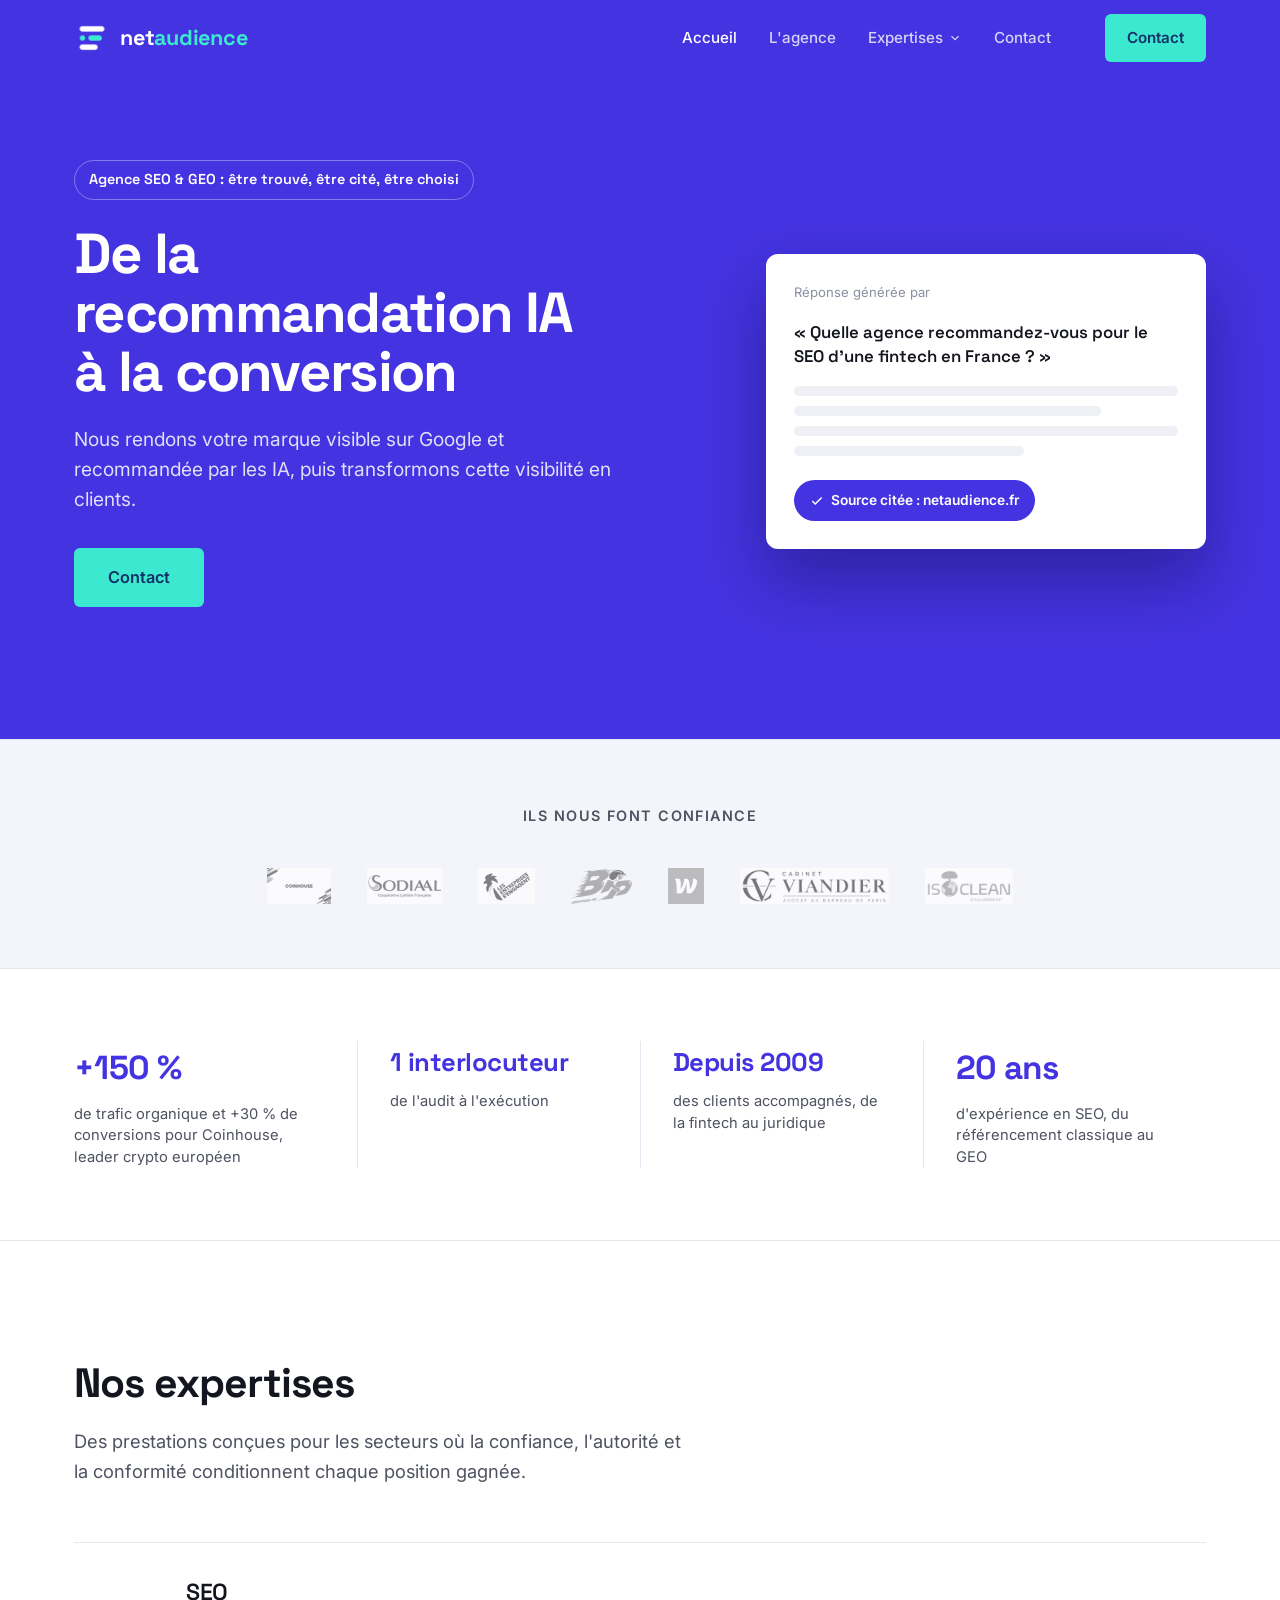
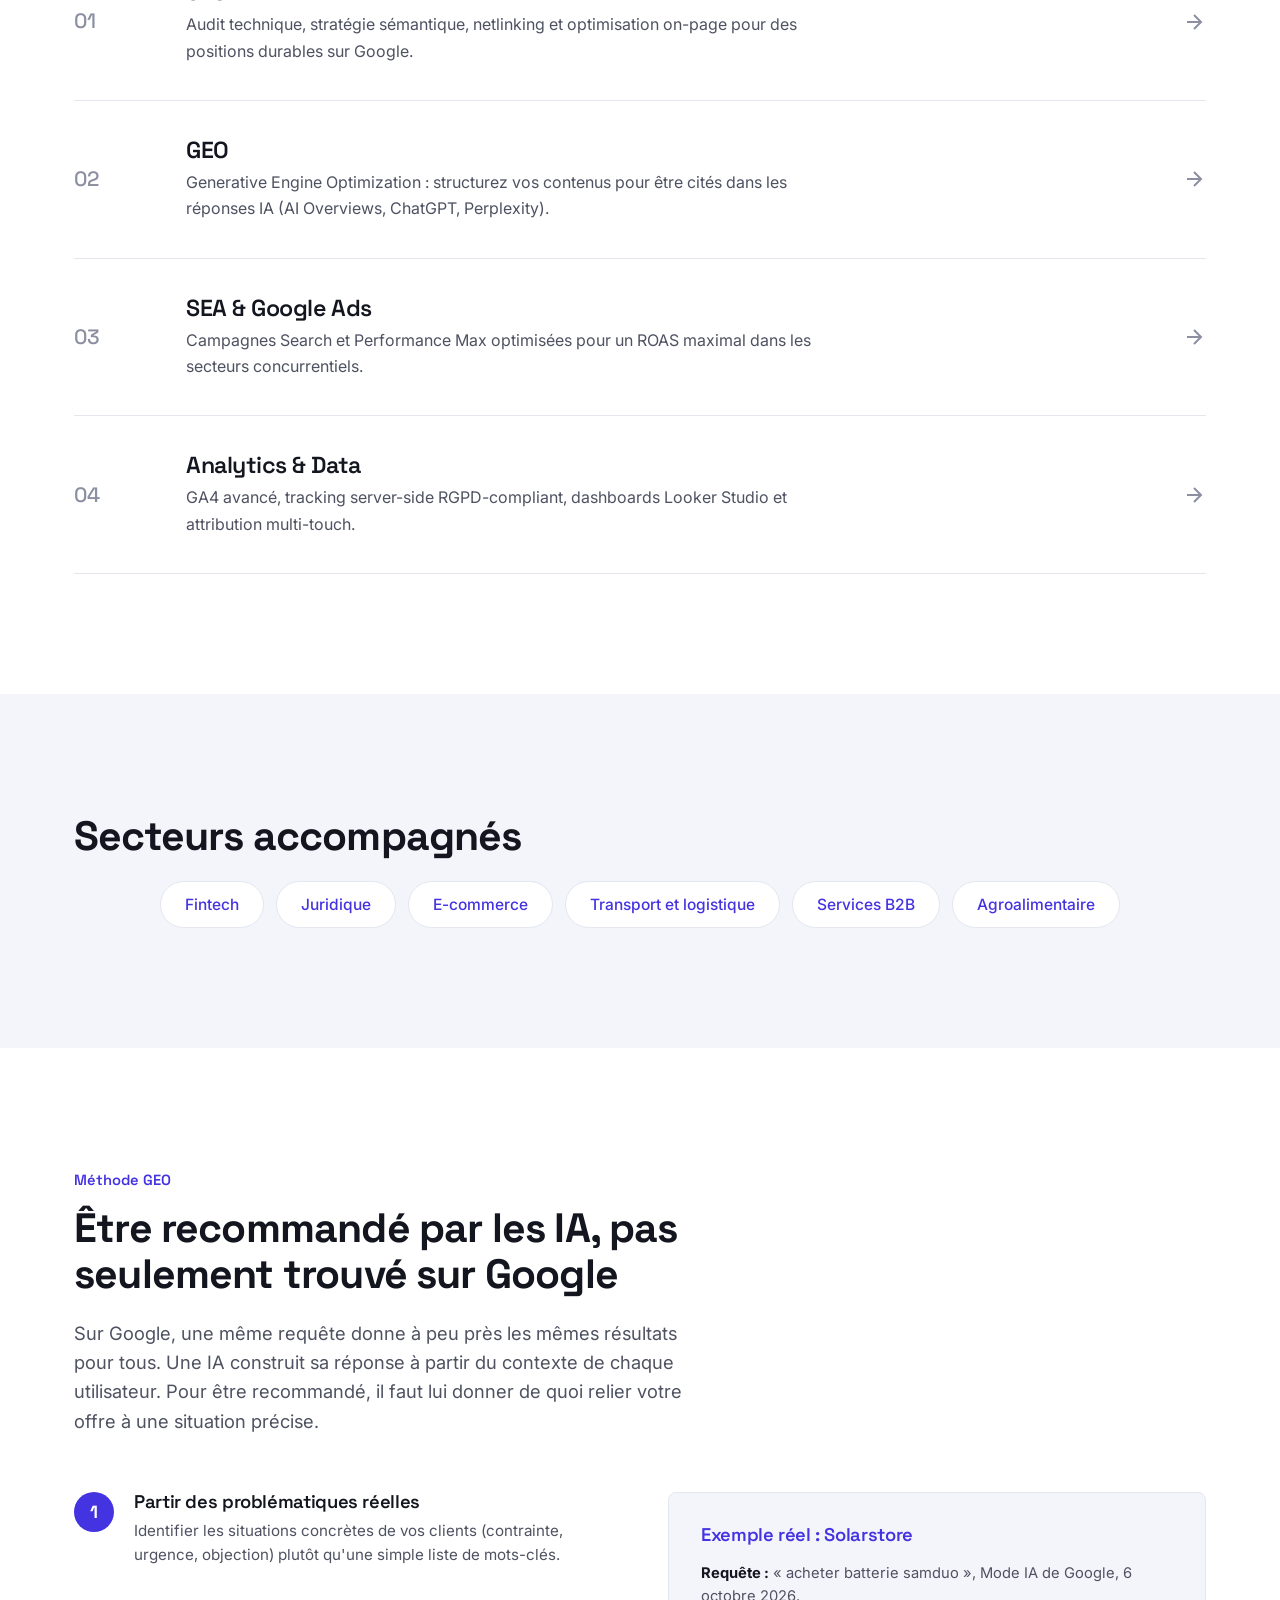
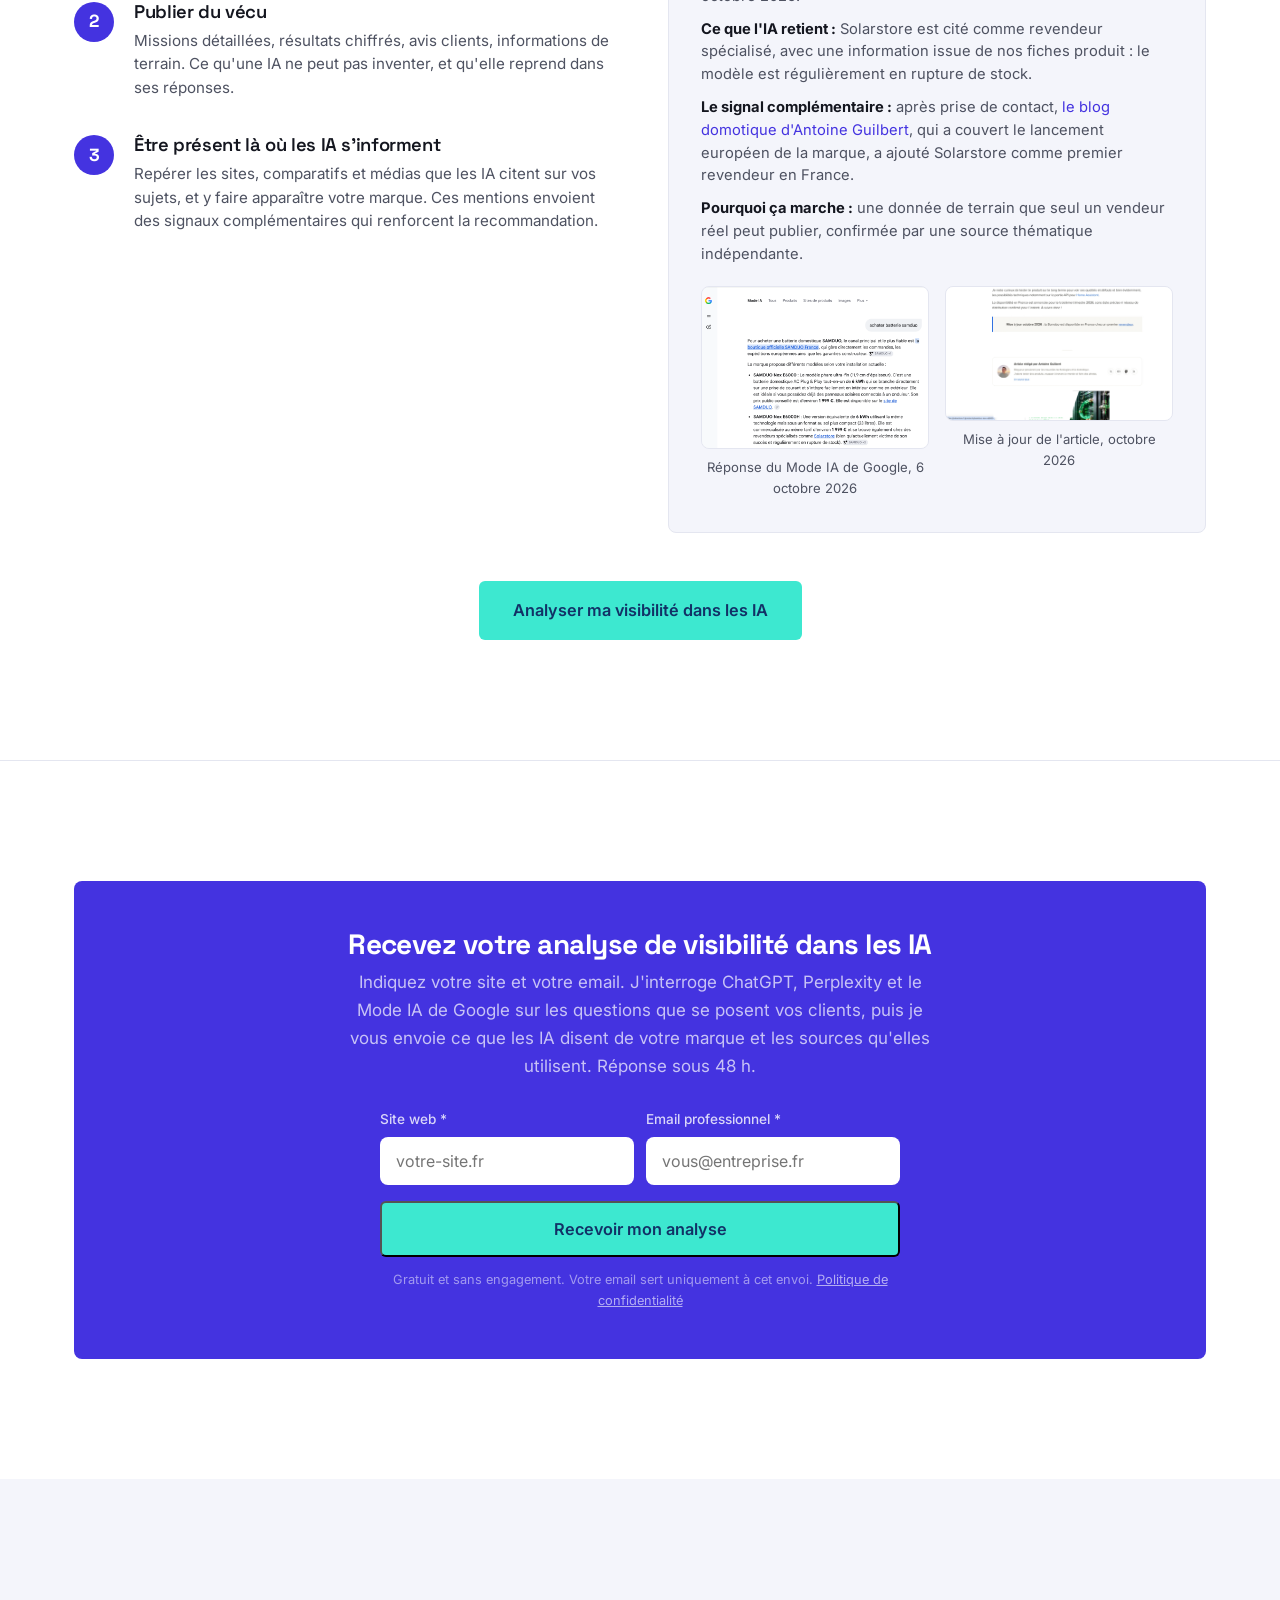
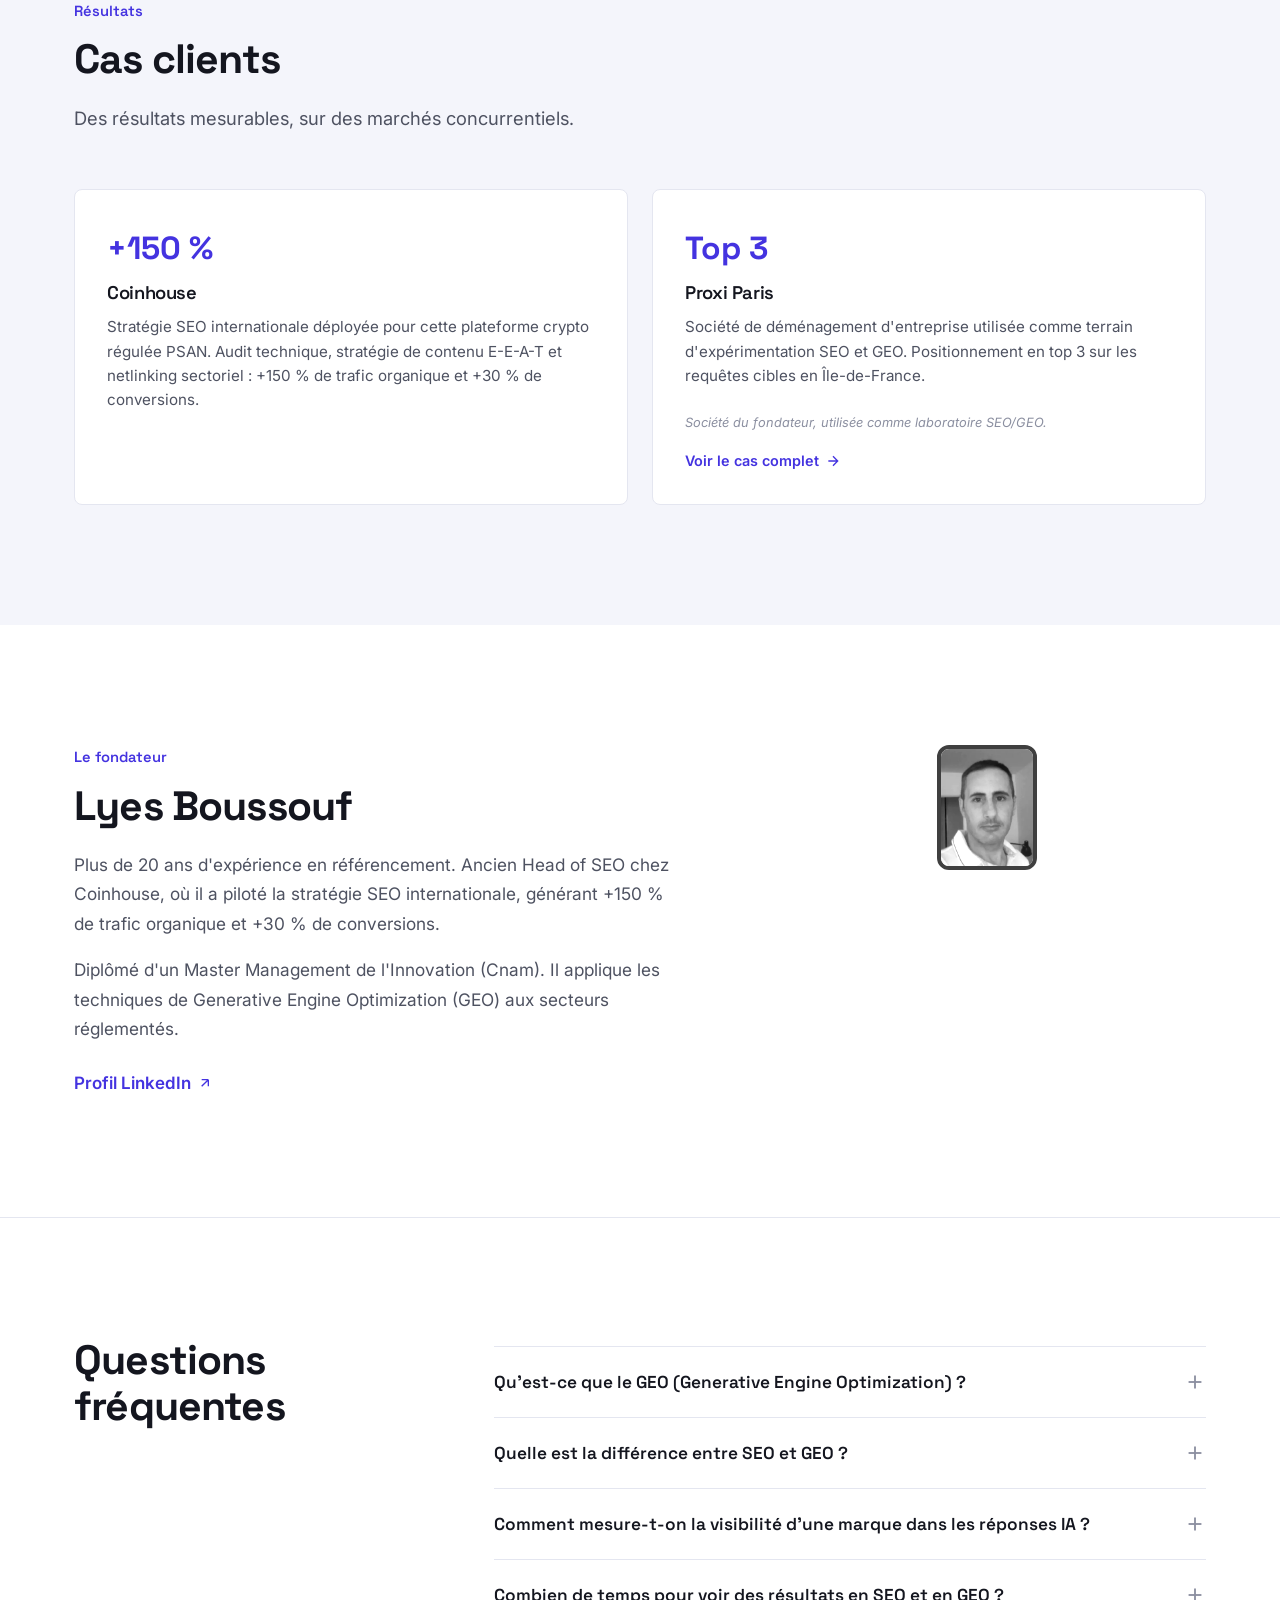
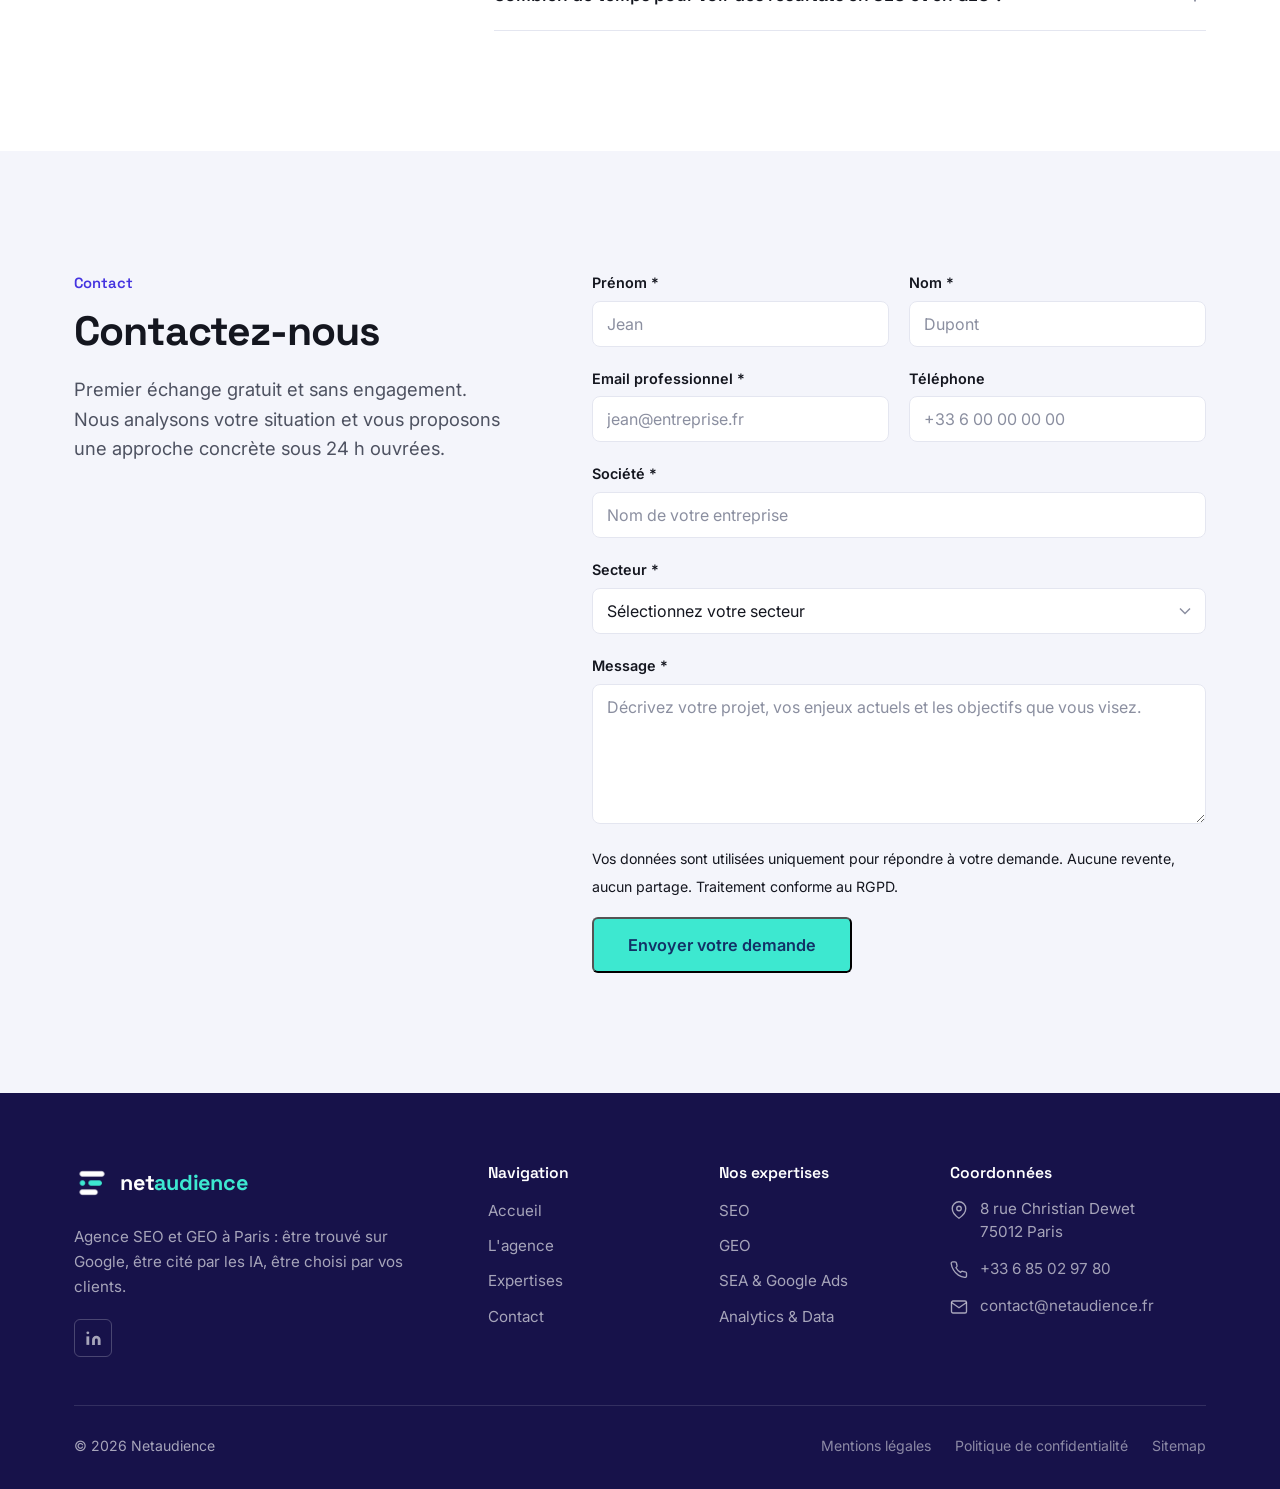
==== commit 67b075b7: "capture blog Guilbert : URL Solarstore visible, pub Farnell masquée Co-Authored-By: Claude Opus 4.6 " ====
--- a/index.html
+++ b/index.html
@@ -393,7 +393,7 @@
           </figure>
           <figure class="geo-method-capture-fig">
             <a href="img/preuves/solarstore-blog-guilbert.png" data-lightbox aria-label="Voir l'extrait du blog d'Antoine Guilbert" class="geo-method-capture">
-              <img src="img/preuves/solarstore-blog-guilbert.png" alt="Extrait du blog d'Antoine Guilbert annonçant la disponibilité de la Samduo chez Solarstore" width="2000" height="660" loading="lazy">
+              <img src="img/preuves/solarstore-blog-guilbert.png" alt="Extrait du blog d'Antoine Guilbert annonçant la disponibilité de la Samduo chez Solarstore" width="2000" height="1178" loading="lazy">
             </a>
             <figcaption>Mise à jour de l'article, octobre 2026</figcaption>
           </figure>
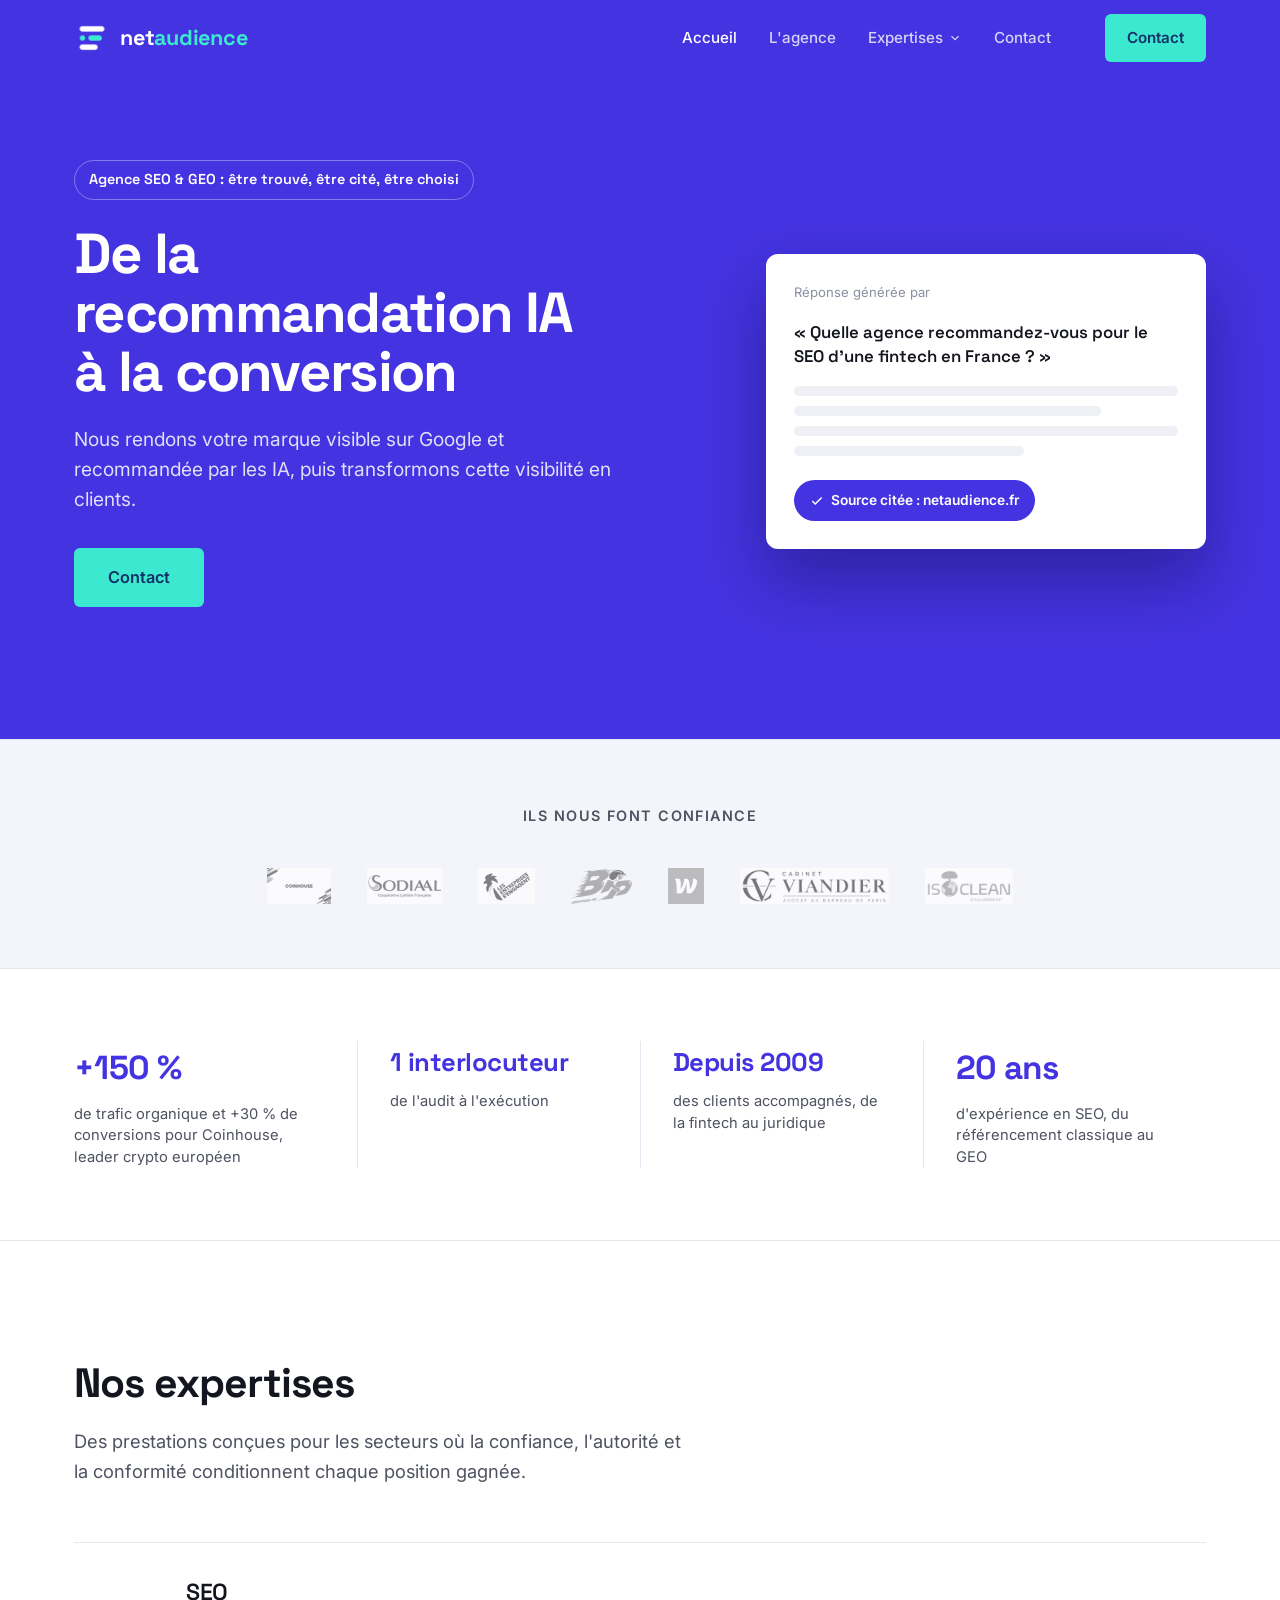
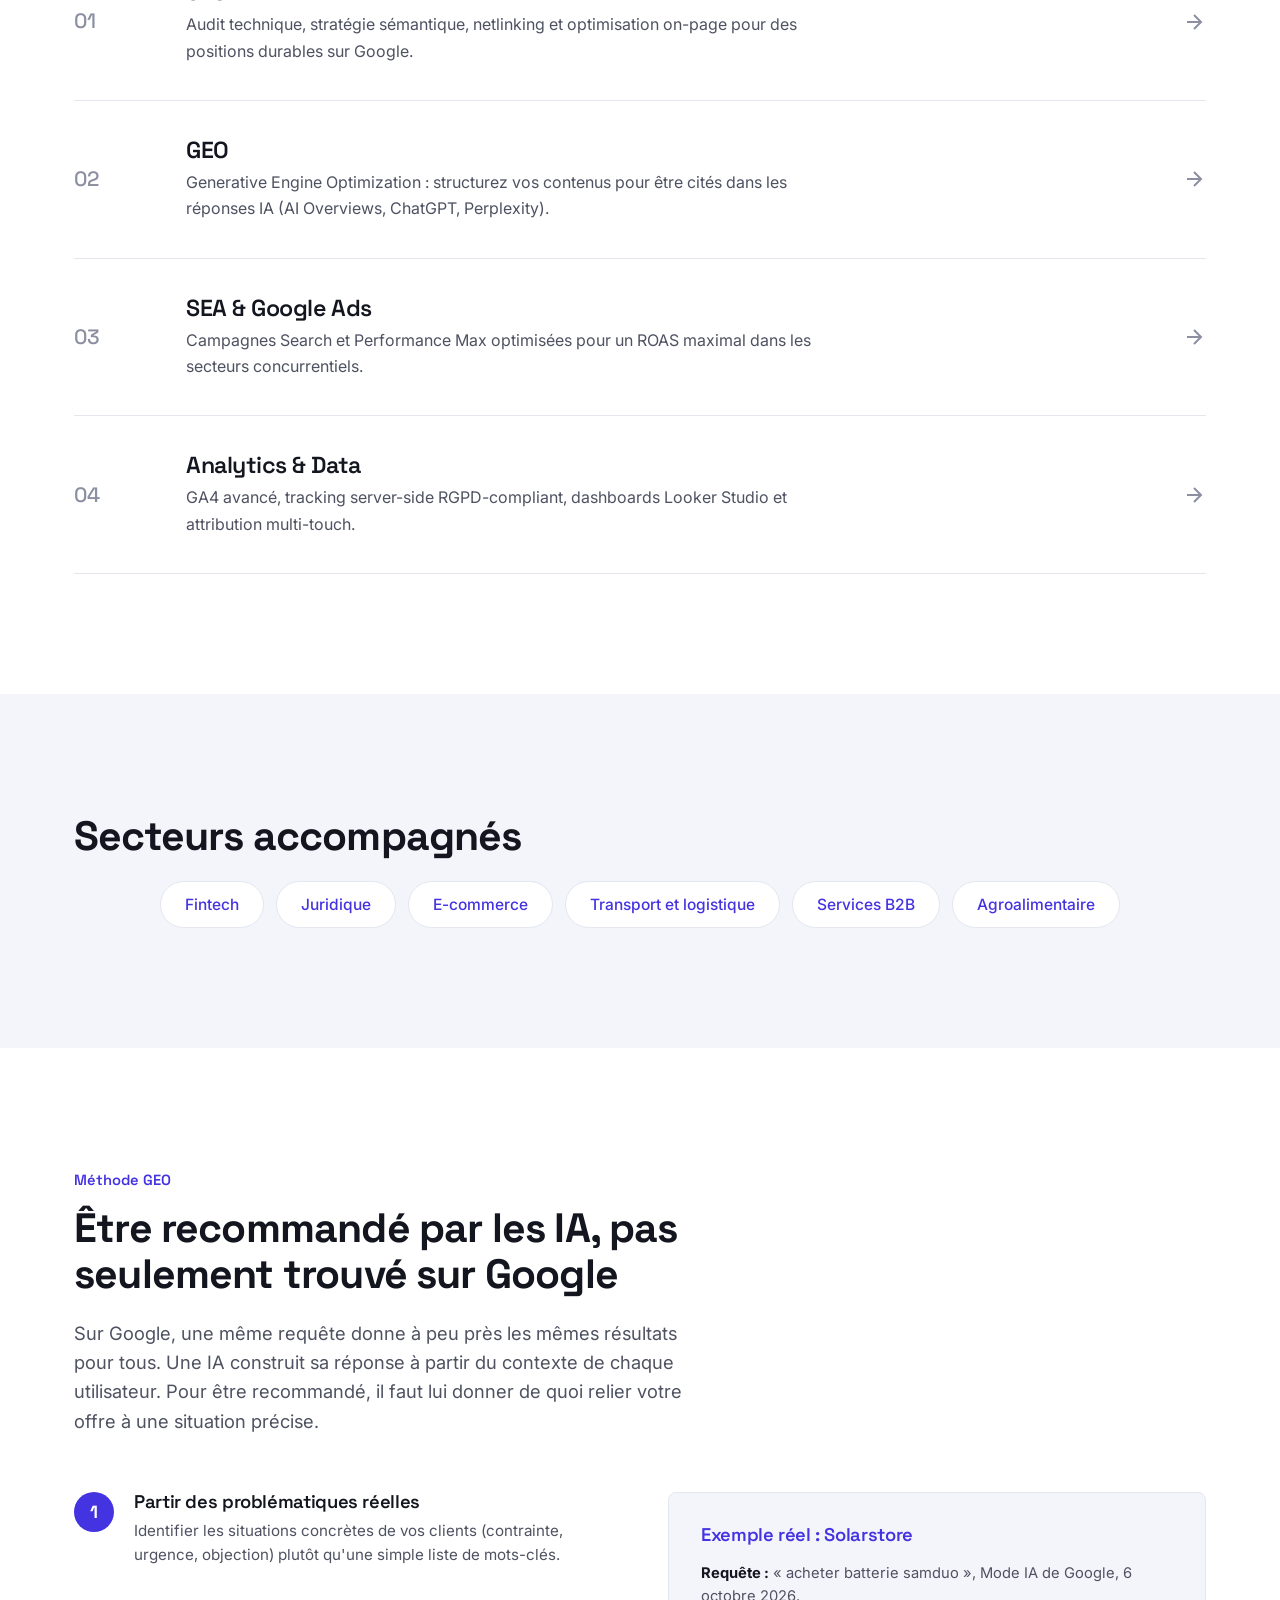
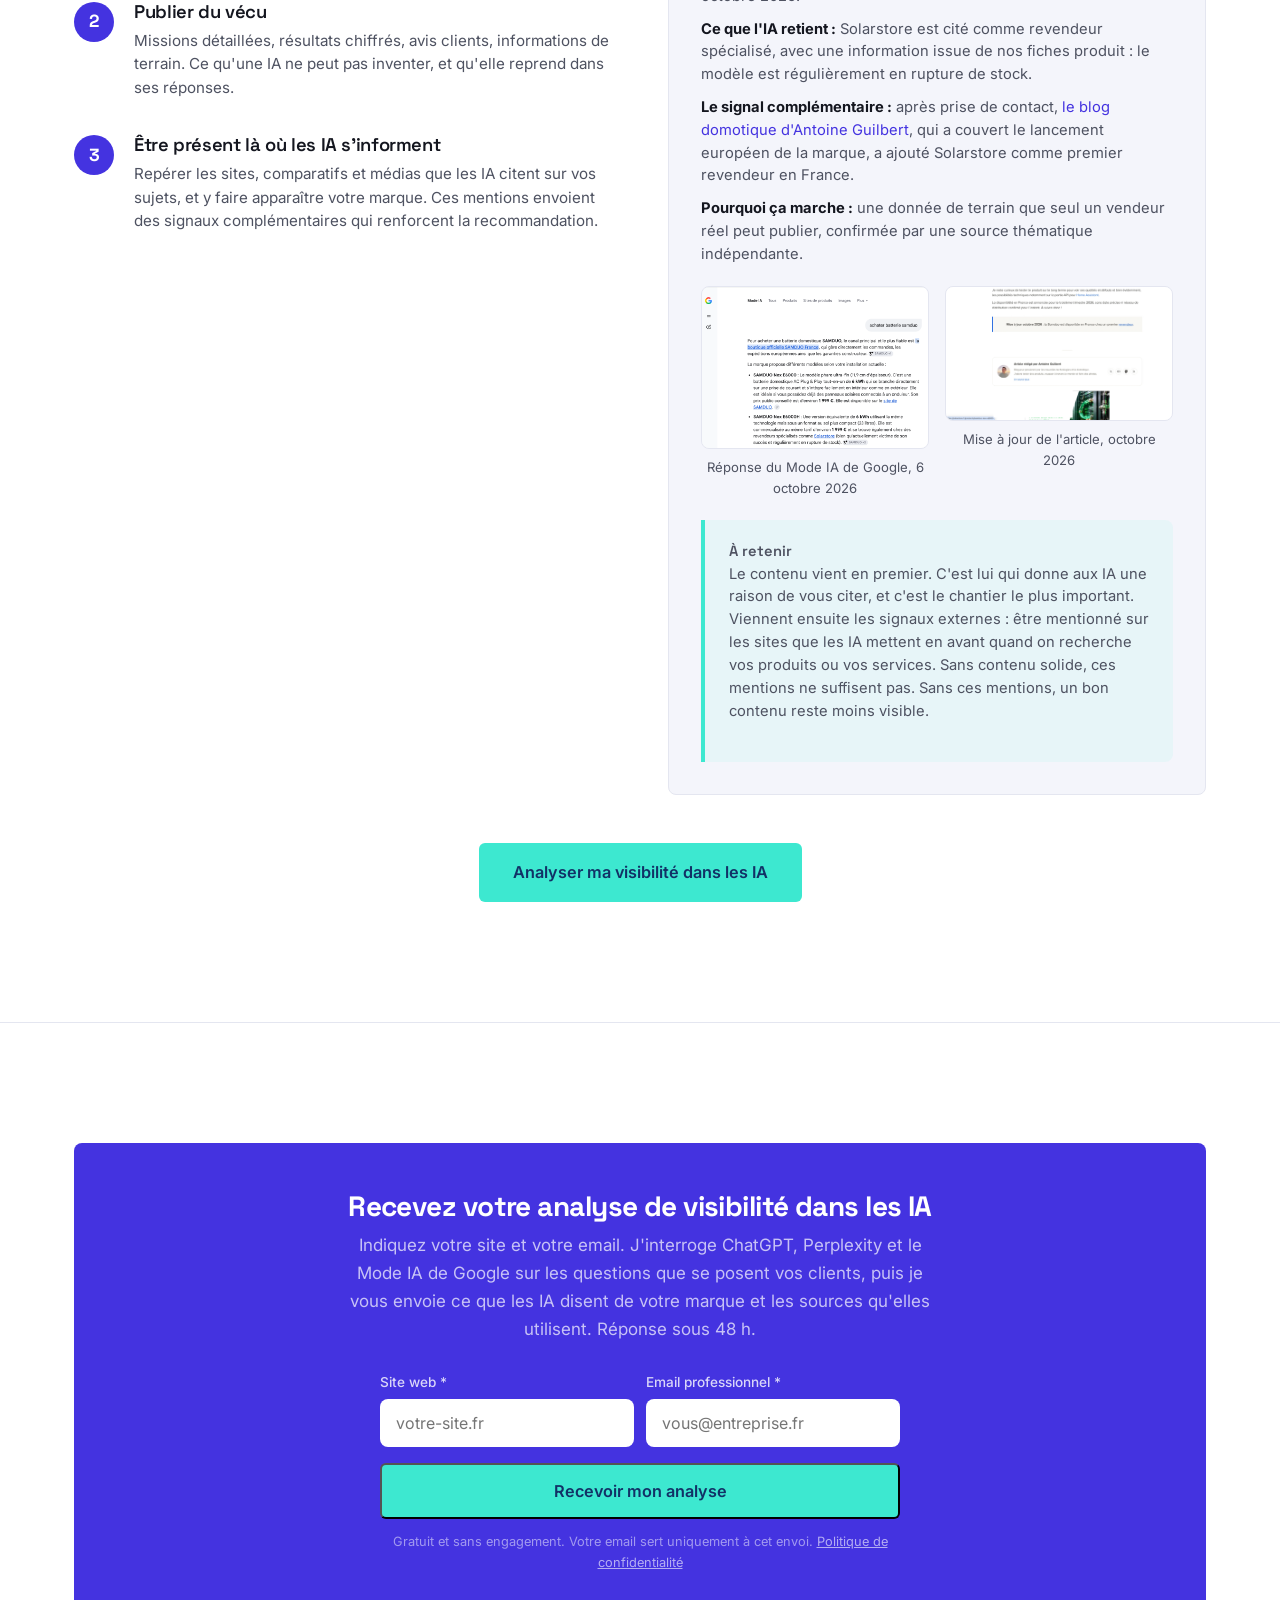
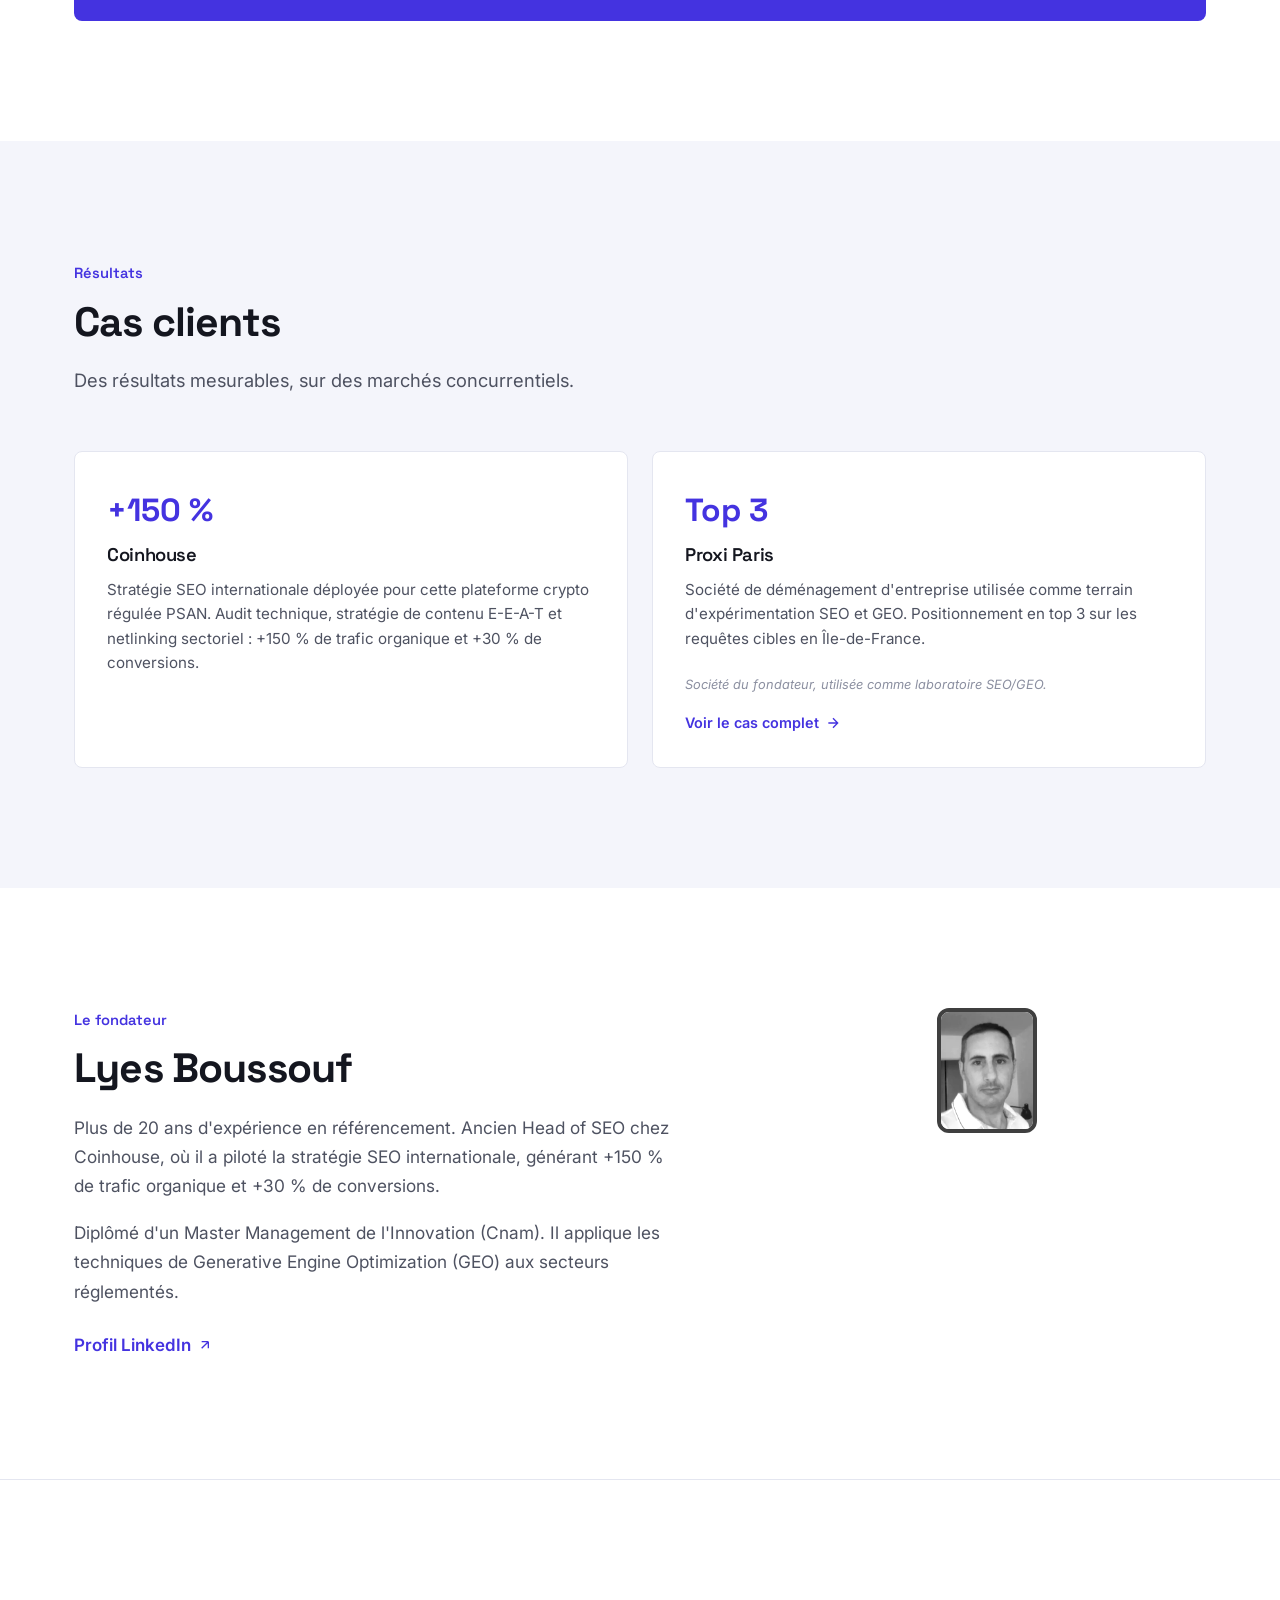
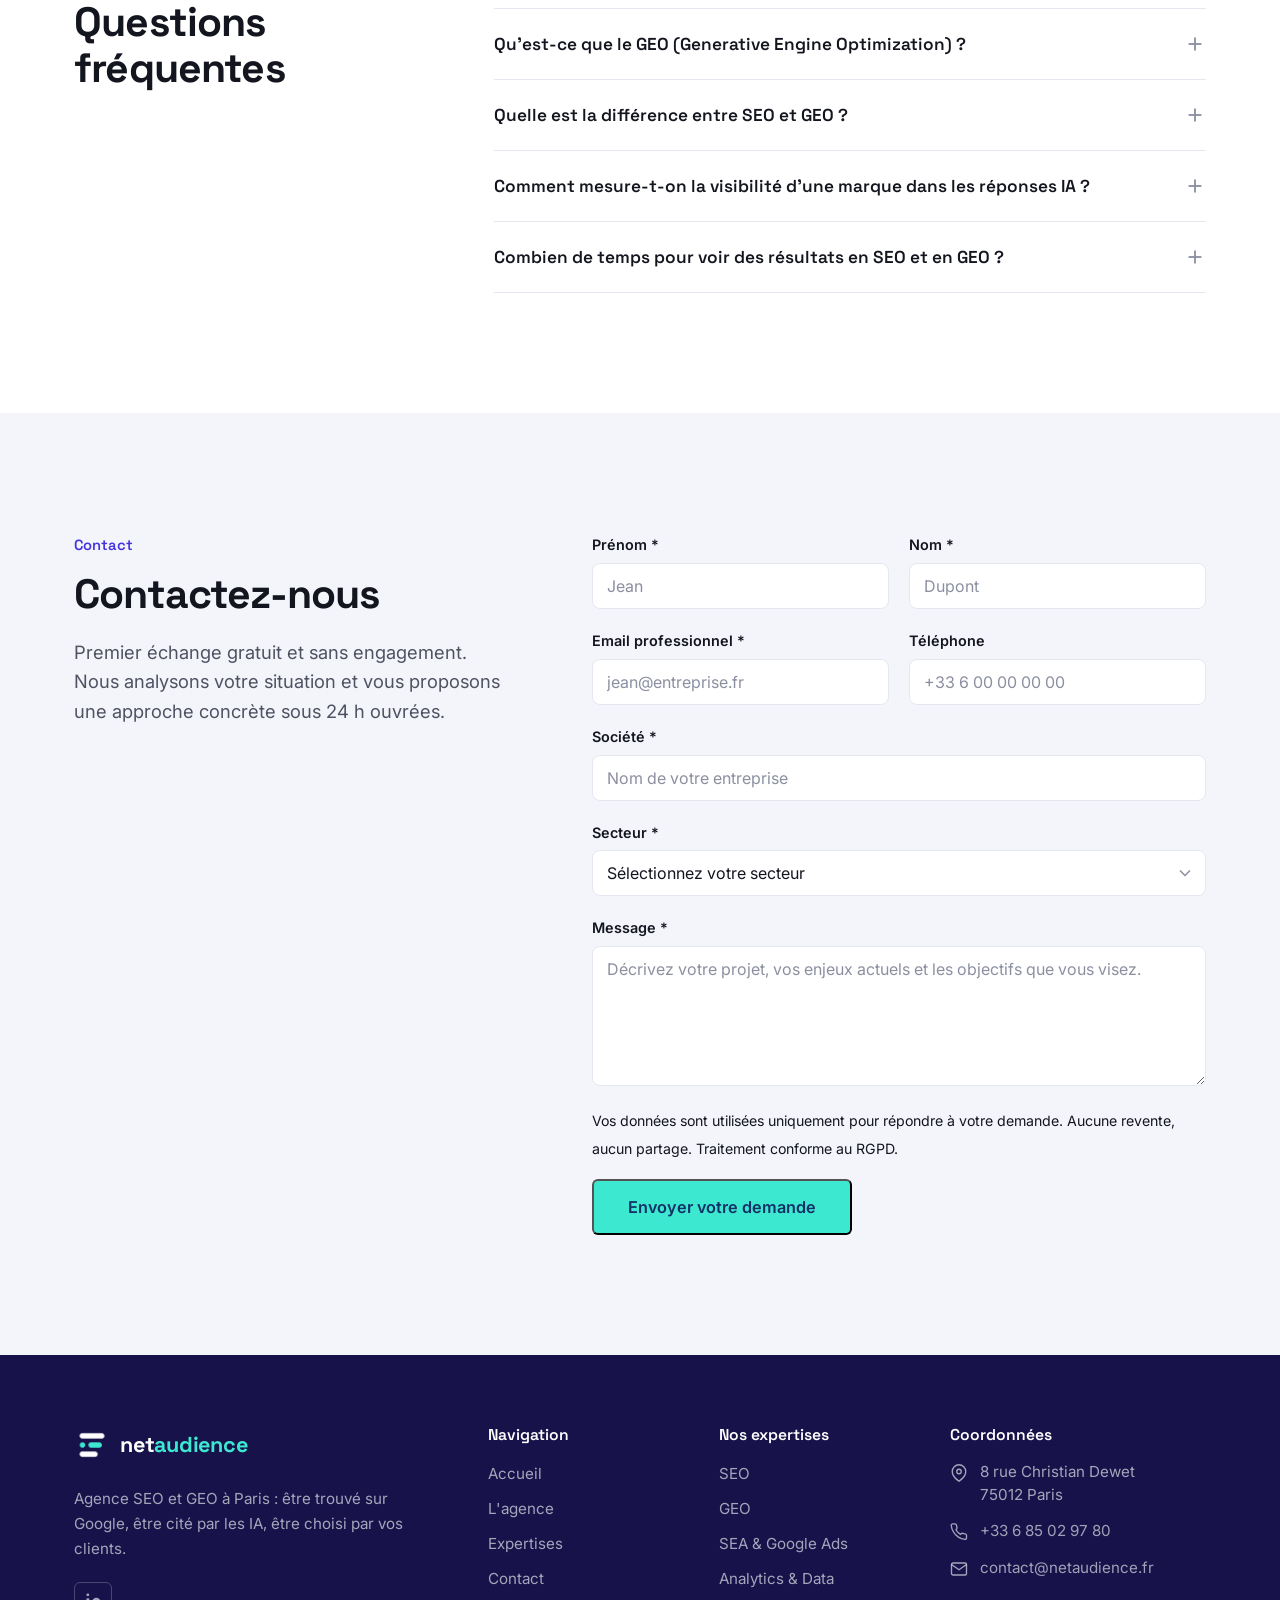
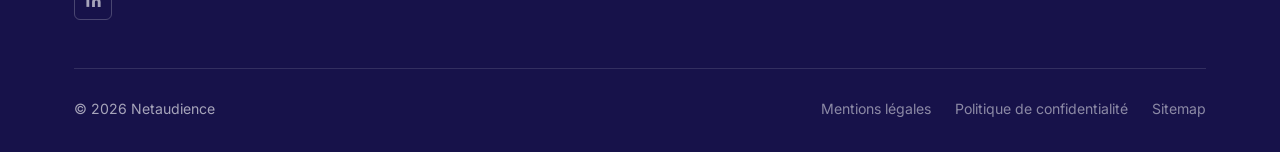
==== commit 8660c871: "endpoint Formspree, encart À retenir, cache-buster v3 - Formulaires contact et analyse IA : endpoint" ====
--- a/index.html
+++ b/index.html
@@ -38,7 +38,7 @@
   <link rel="preconnect" href="https://fonts.gstatic.com" crossorigin>
   <link href="https://fonts.googleapis.com/css2?family=Space+Grotesk:wght@500;600;700&family=Inter:wght@400;500;600;700&display=swap" rel="stylesheet">
 
-  <link rel="stylesheet" href="css/style.css">
+  <link rel="stylesheet" href="css/style.css?v=2">
   <link rel="stylesheet" href="css/animations.css">
 
   <!-- JSON-LD: ProfessionalService -->
@@ -398,6 +398,10 @@
             <figcaption>Mise à jour de l'article, octobre 2026</figcaption>
           </figure>
         </div>
+        <div class="geo-method-takeaway">
+          <p class="geo-method-takeaway-label">À retenir</p>
+          <p>Le contenu vient en premier. C'est lui qui donne aux IA une raison de vous citer, et c'est le chantier le plus important. Viennent ensuite les signaux externes : être mentionné sur les sites que les IA mettent en avant quand on recherche vos produits ou vos services. Sans contenu solide, ces mentions ne suffisent pas. Sans ces mentions, un bon contenu reste moins visible.</p>
+        </div>
       </div>
     </div>
 
@@ -686,7 +690,7 @@
   </div>
 </footer>
 
-<script src="js/main.js"></script>
+<script src="js/main.js?v=3"></script>
 <script>
 (function(){
   var box=document.getElementById('lightbox');
--- a/css/style.css
+++ b/css/style.css
@@ -1111,6 +1111,26 @@
 }
 .geo-method-example p:last-of-type { margin-bottom: 20px; }
 .geo-method-example strong { color: var(--ink); }
+.geo-method-takeaway {
+  border-left: 4px solid var(--turquoise);
+  background: rgba(61, 232, 208, 0.07);
+  border-radius: 0 var(--radius) var(--radius) 0;
+  padding: 20px 24px;
+  margin-top: 20px;
+}
+.geo-method-takeaway-label {
+  font-family: var(--display);
+  font-weight: 600;
+  font-size: .95rem;
+  color: var(--ink);
+  margin: 0 0 6px;
+}
+.geo-method-takeaway p {
+  font-size: .92rem;
+  line-height: 1.55;
+  color: var(--ink-soft);
+  margin: 0;
+}
 .geo-method-captures {
   display: grid;
   grid-template-columns: 1fr 1fr;
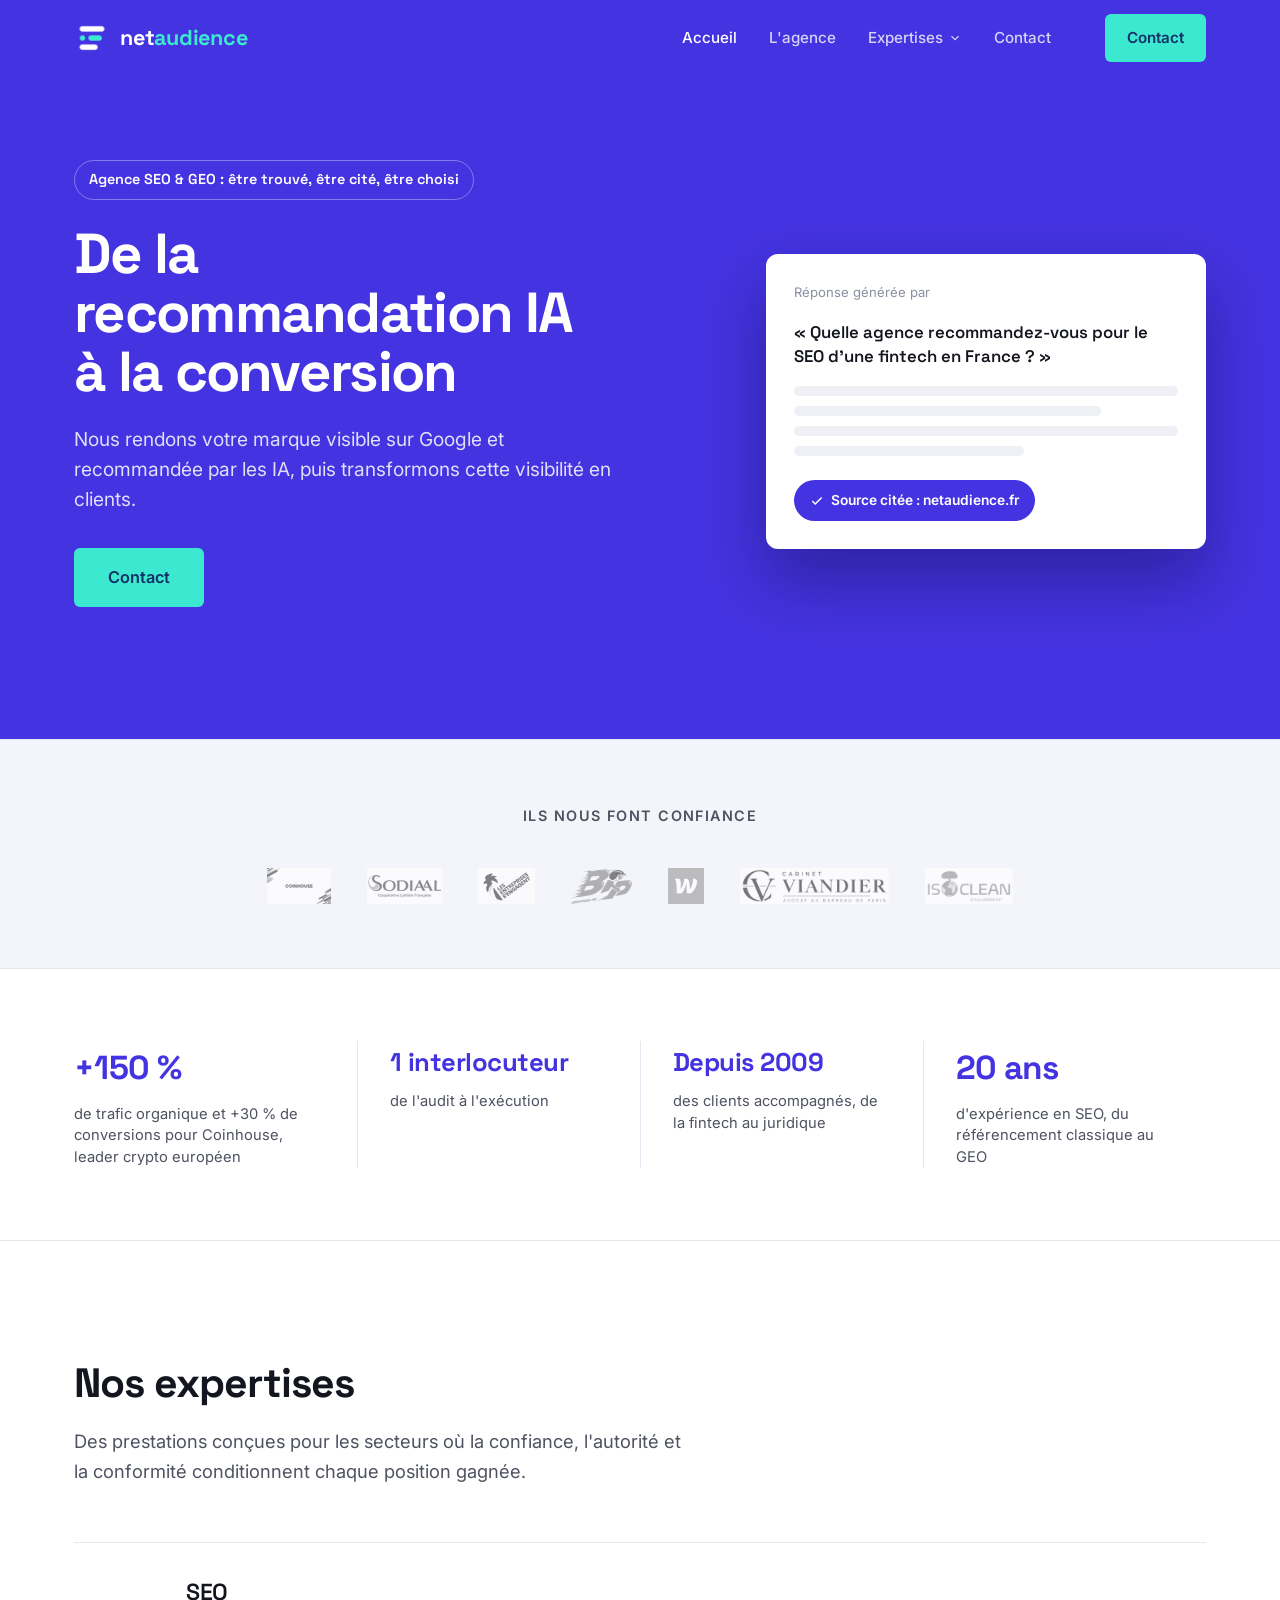
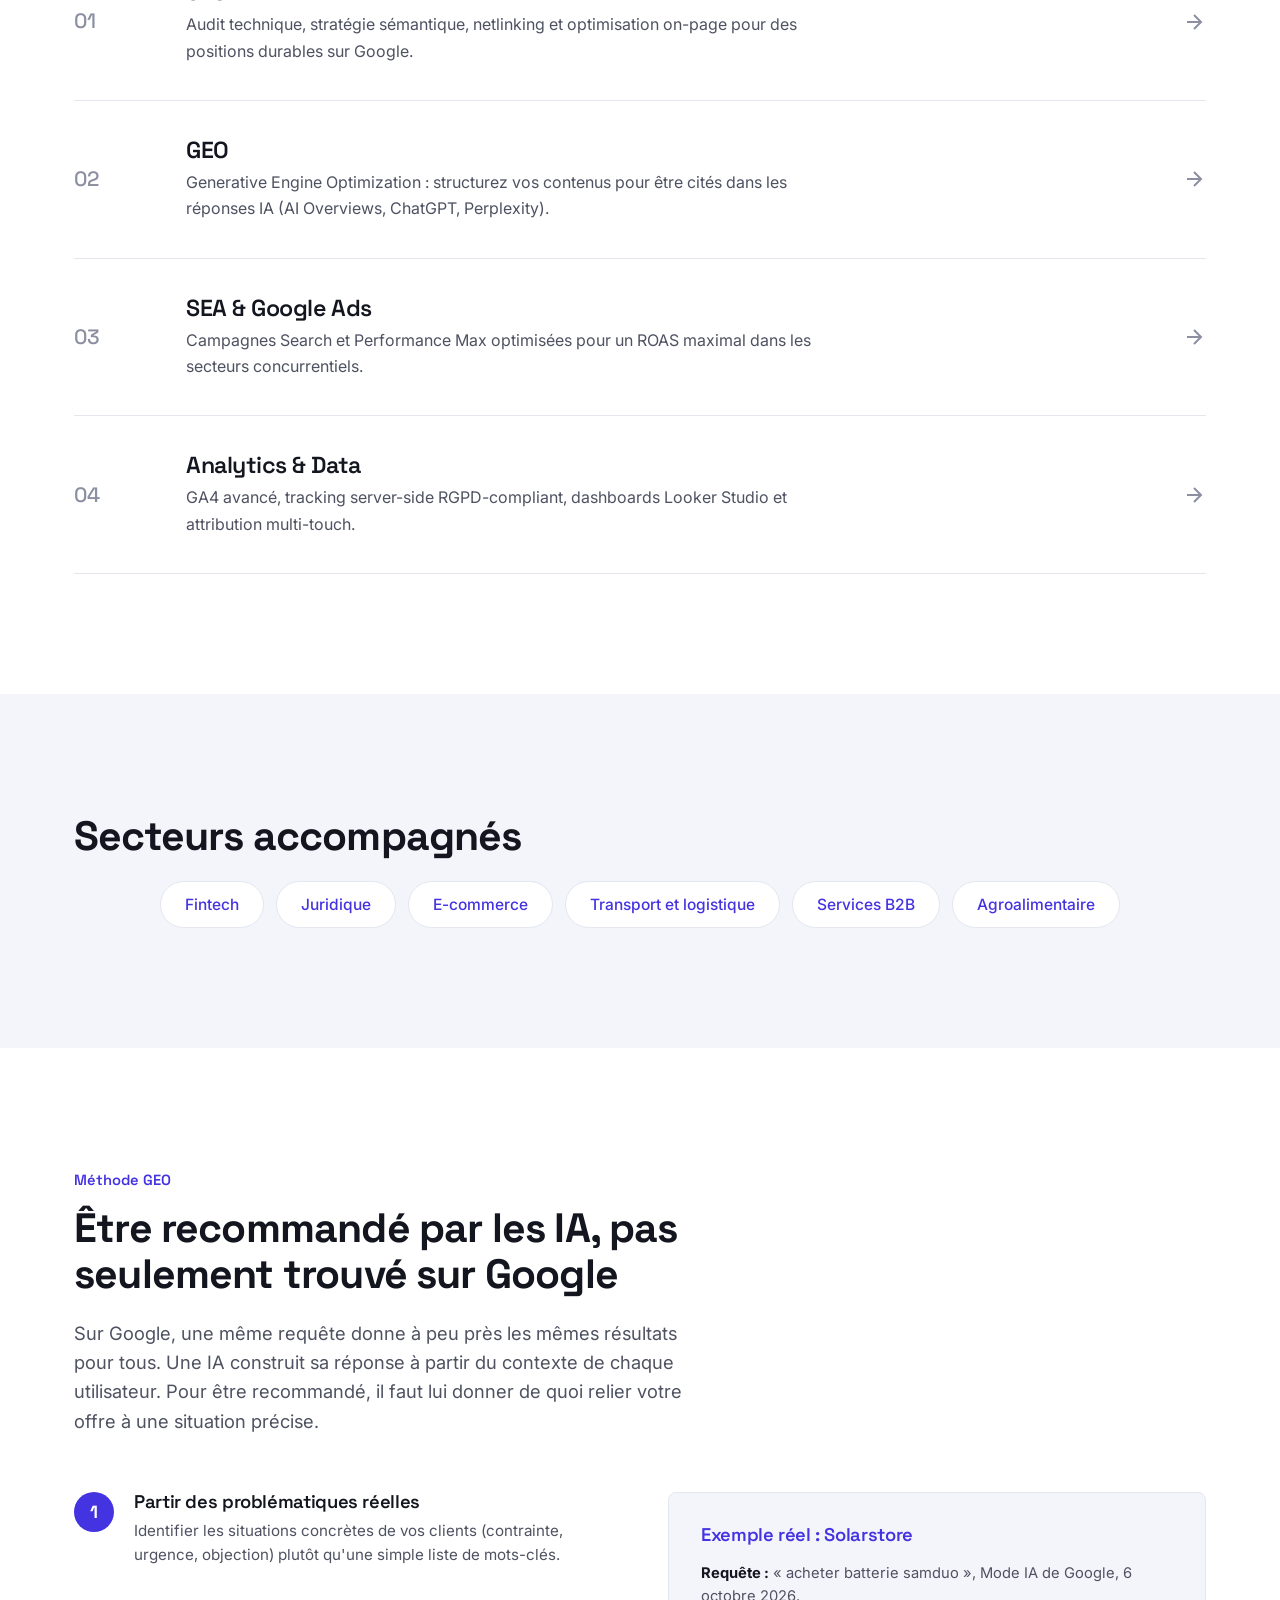
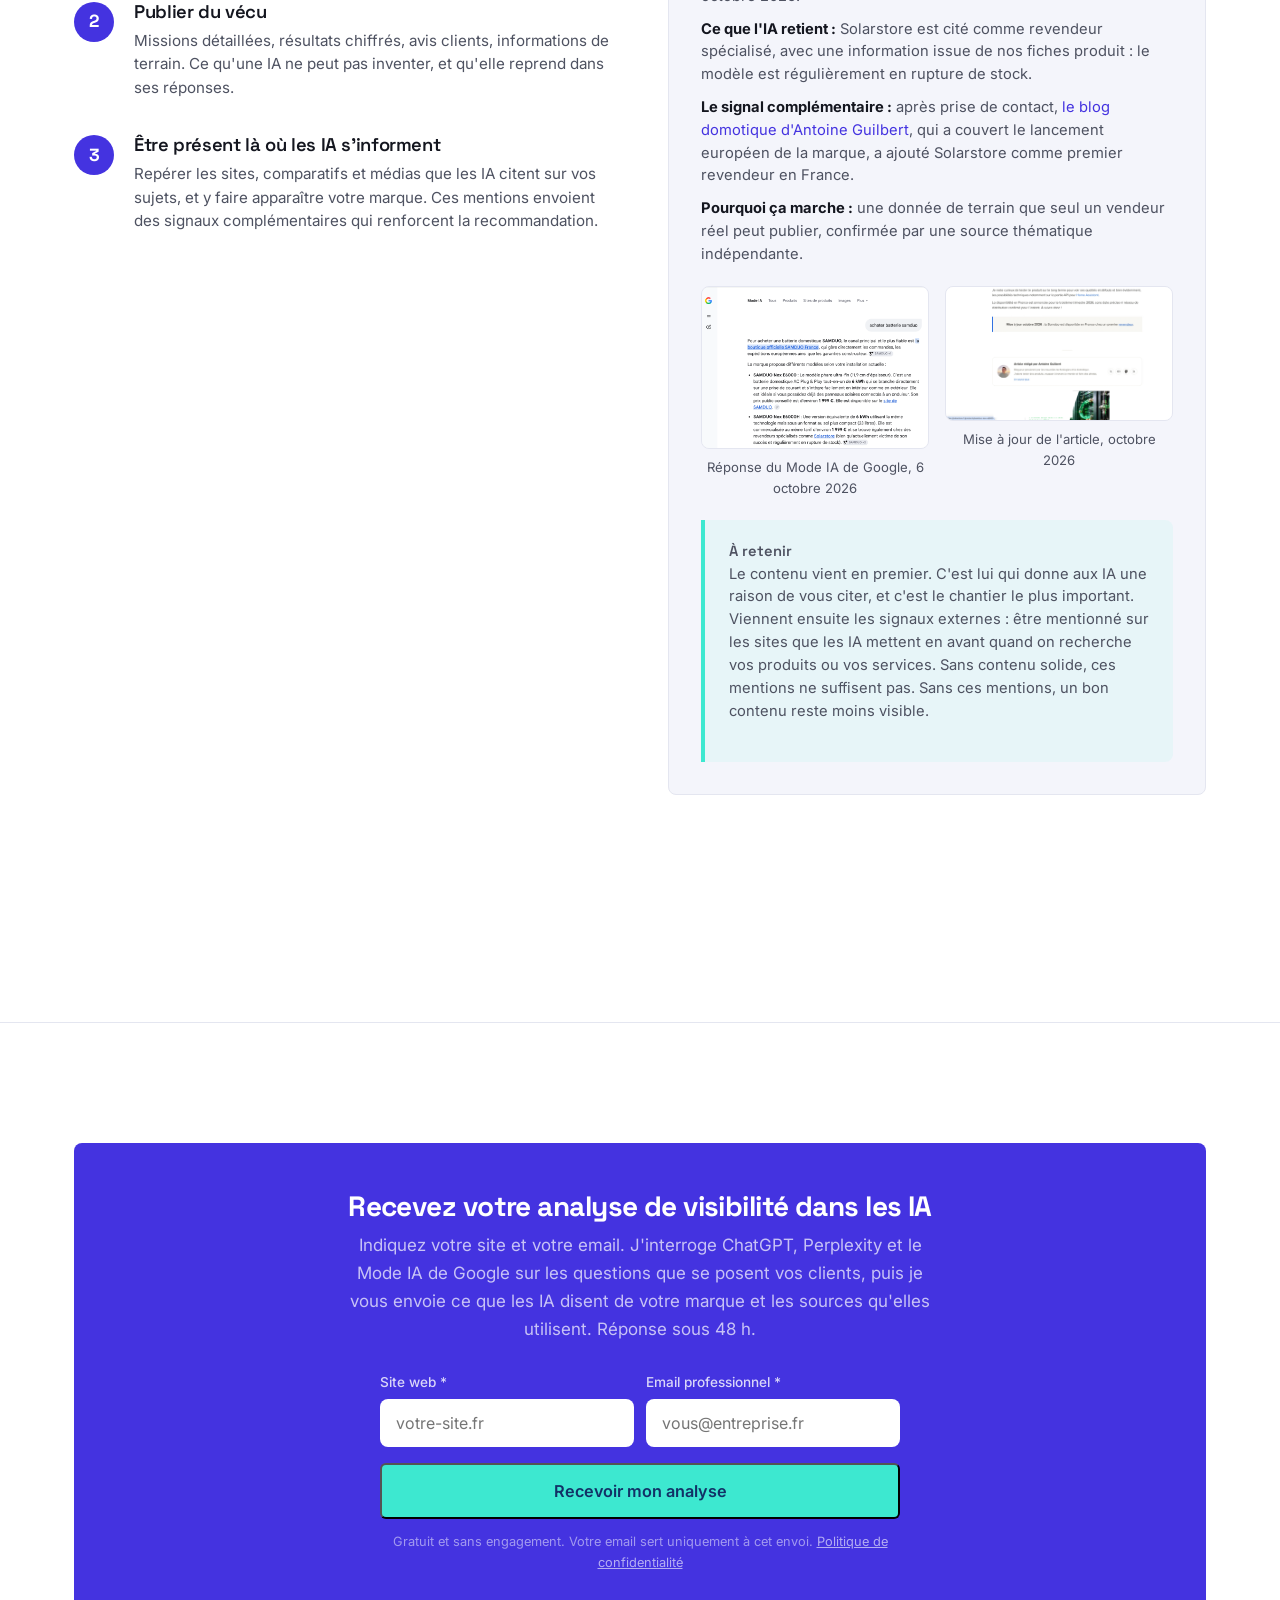
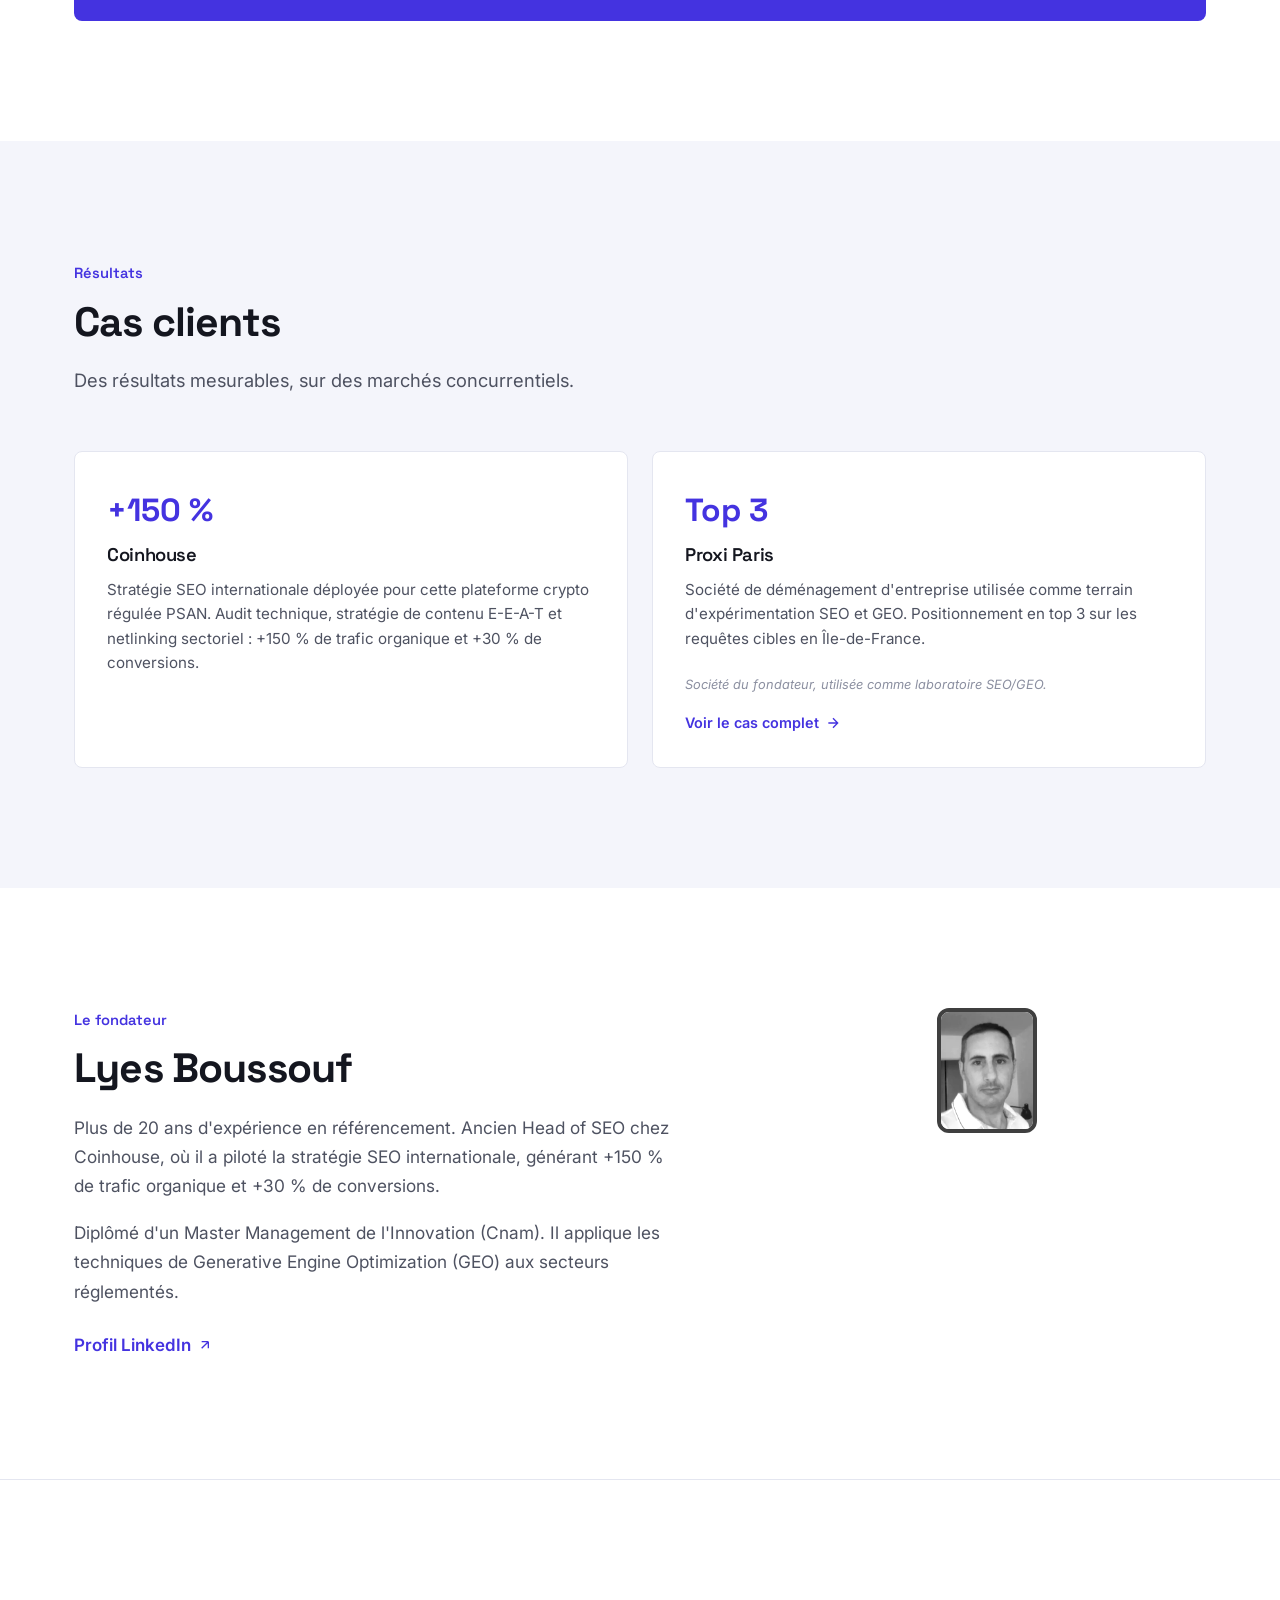
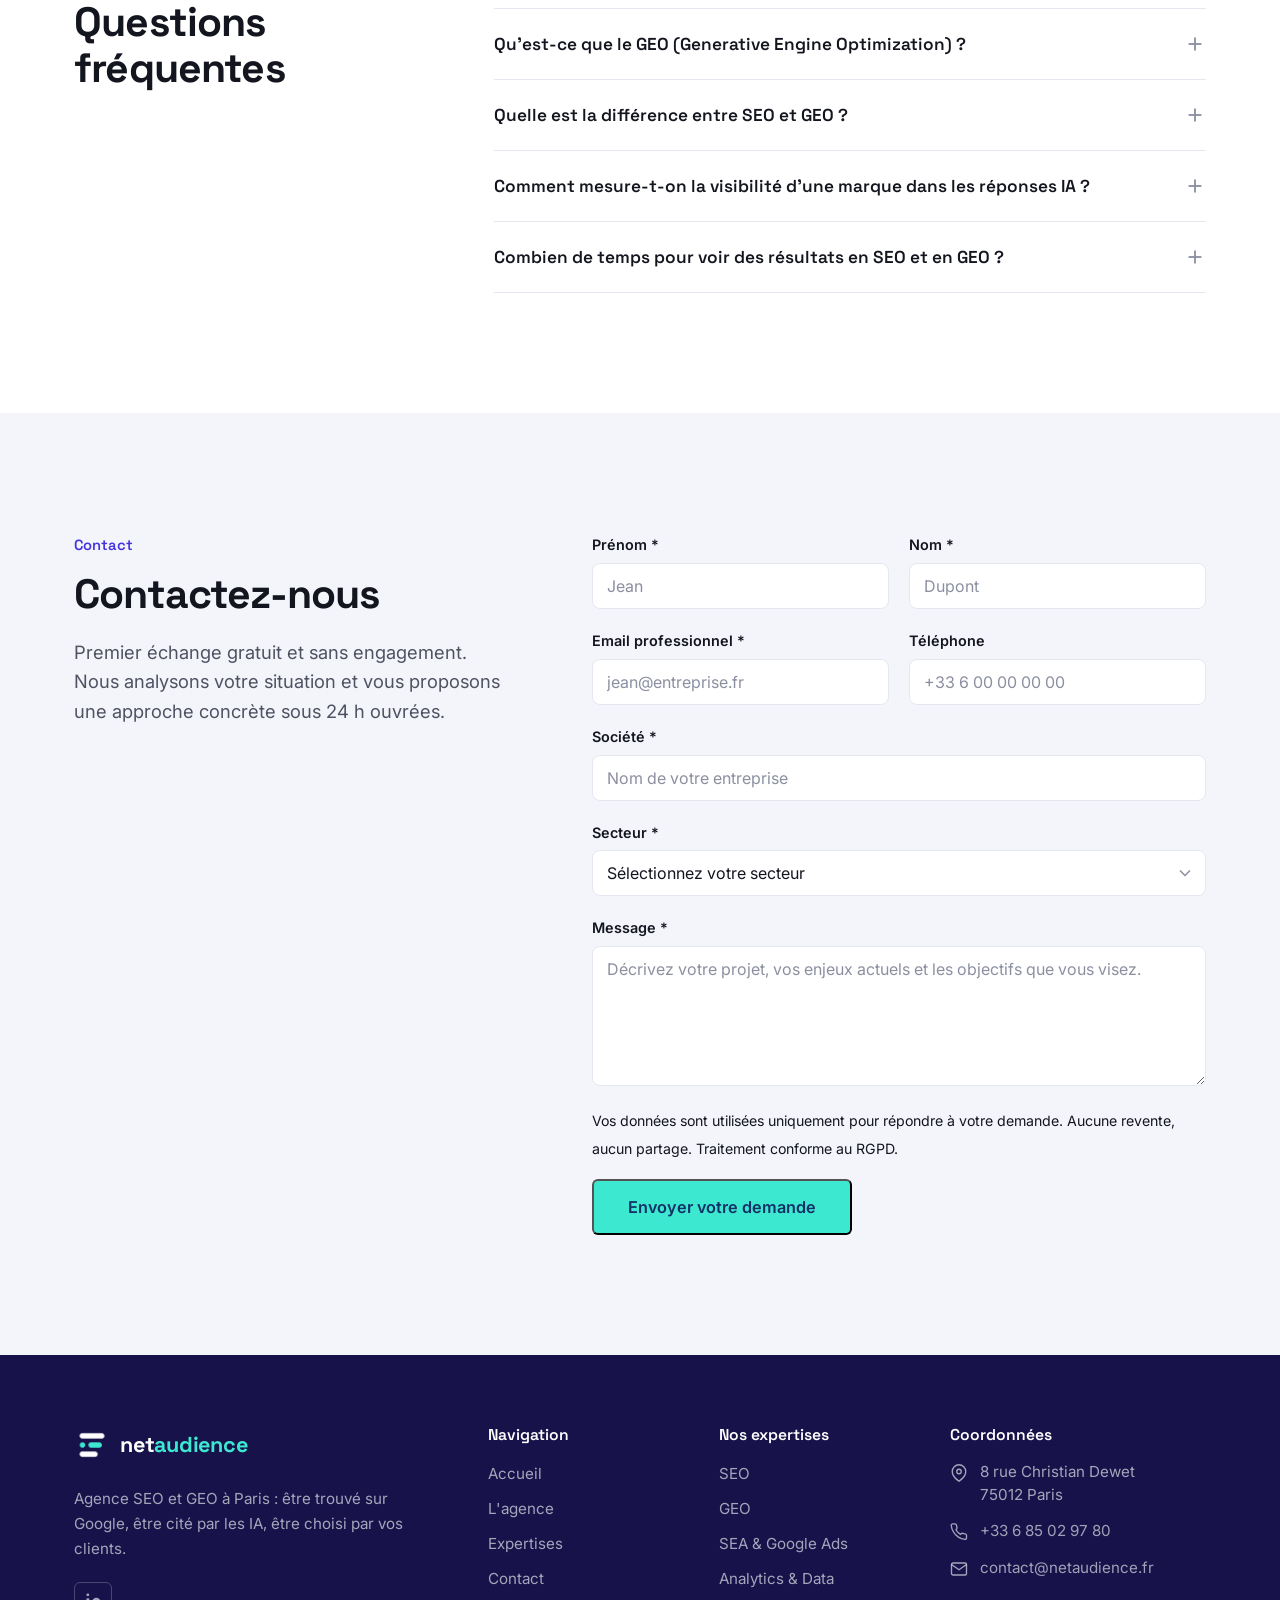
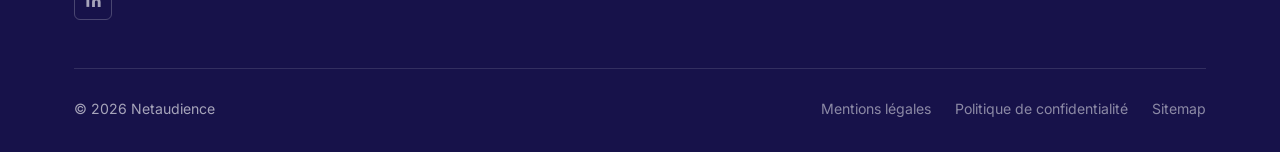
==== commit 3f321399: "fix formulaires Formspree : ajout header Accept application/json Sans ce header, Formspree redirige " ====
--- a/index.html
+++ b/index.html
@@ -690,7 +690,7 @@
   </div>
 </footer>
 
-<script src="js/main.js?v=3"></script>
+<script src="js/main.js?v=4"></script>
 <script>
 (function(){
   var box=document.getElementById('lightbox');
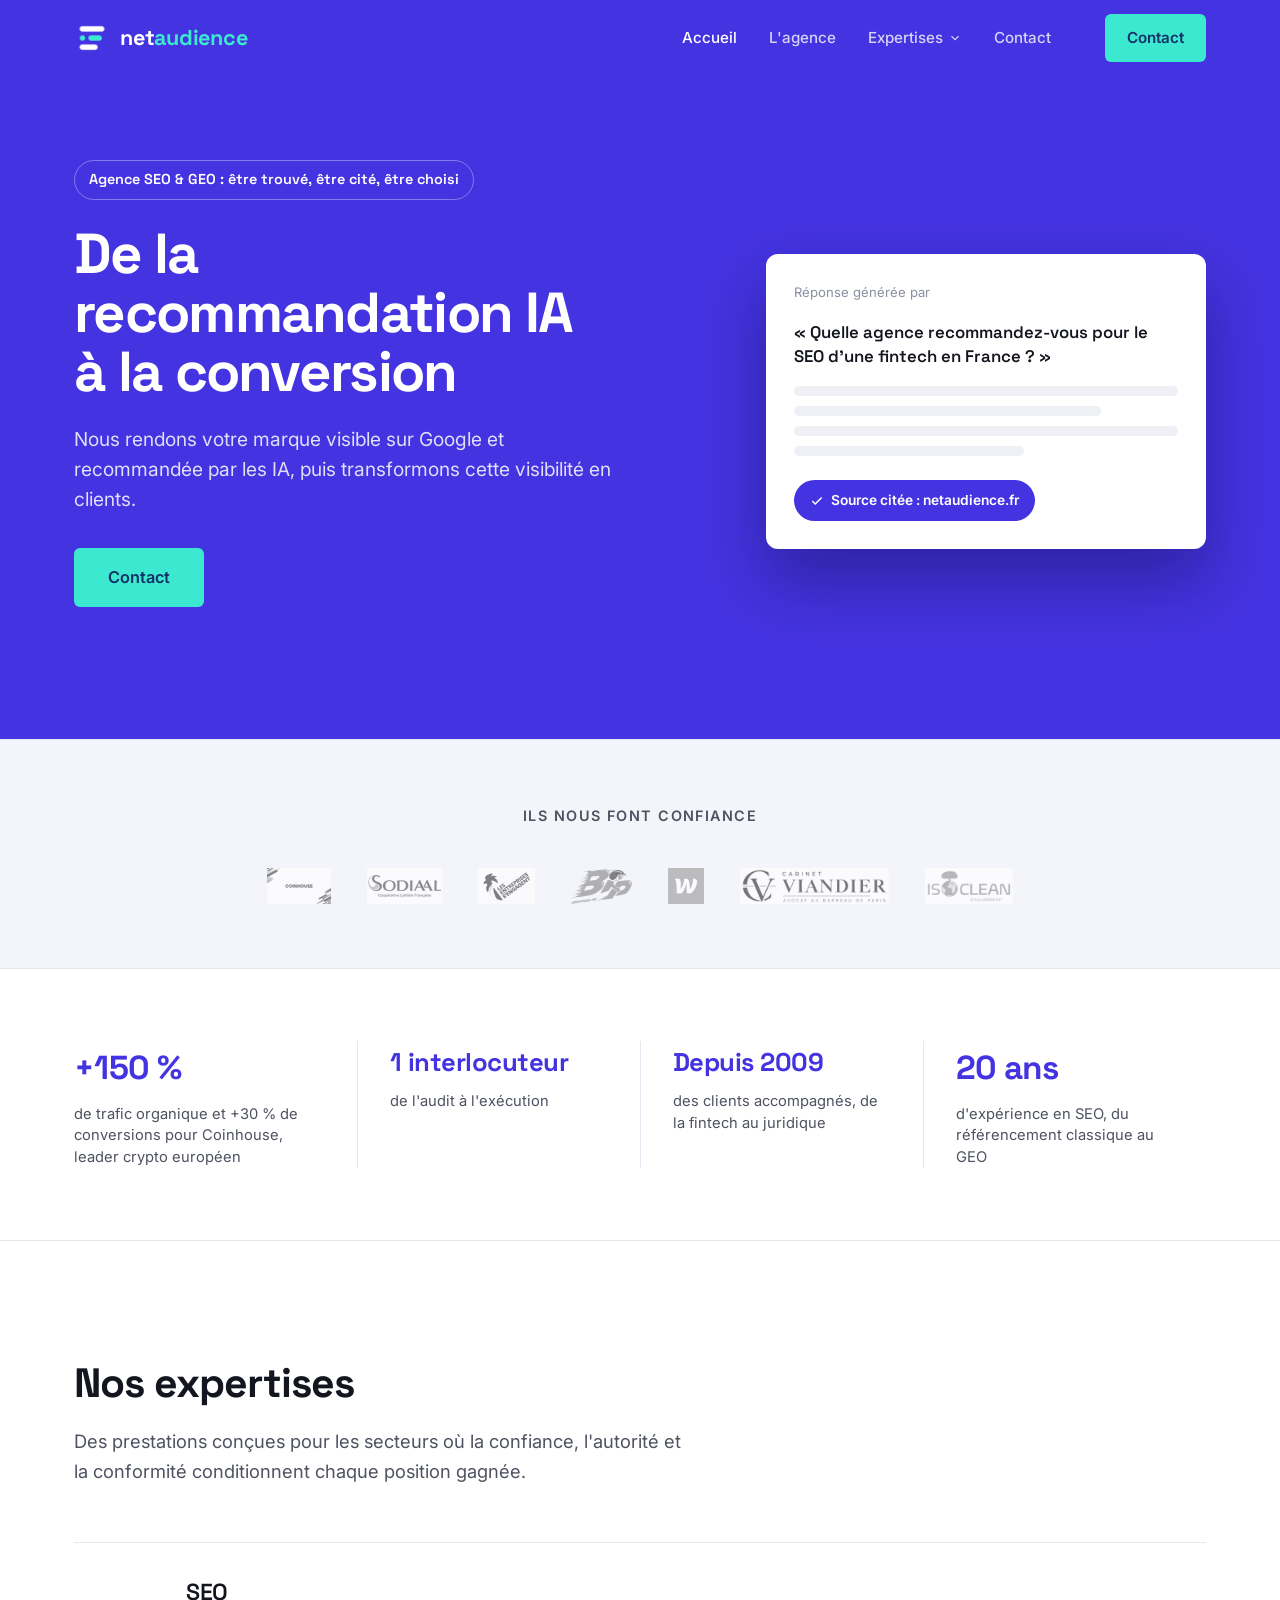
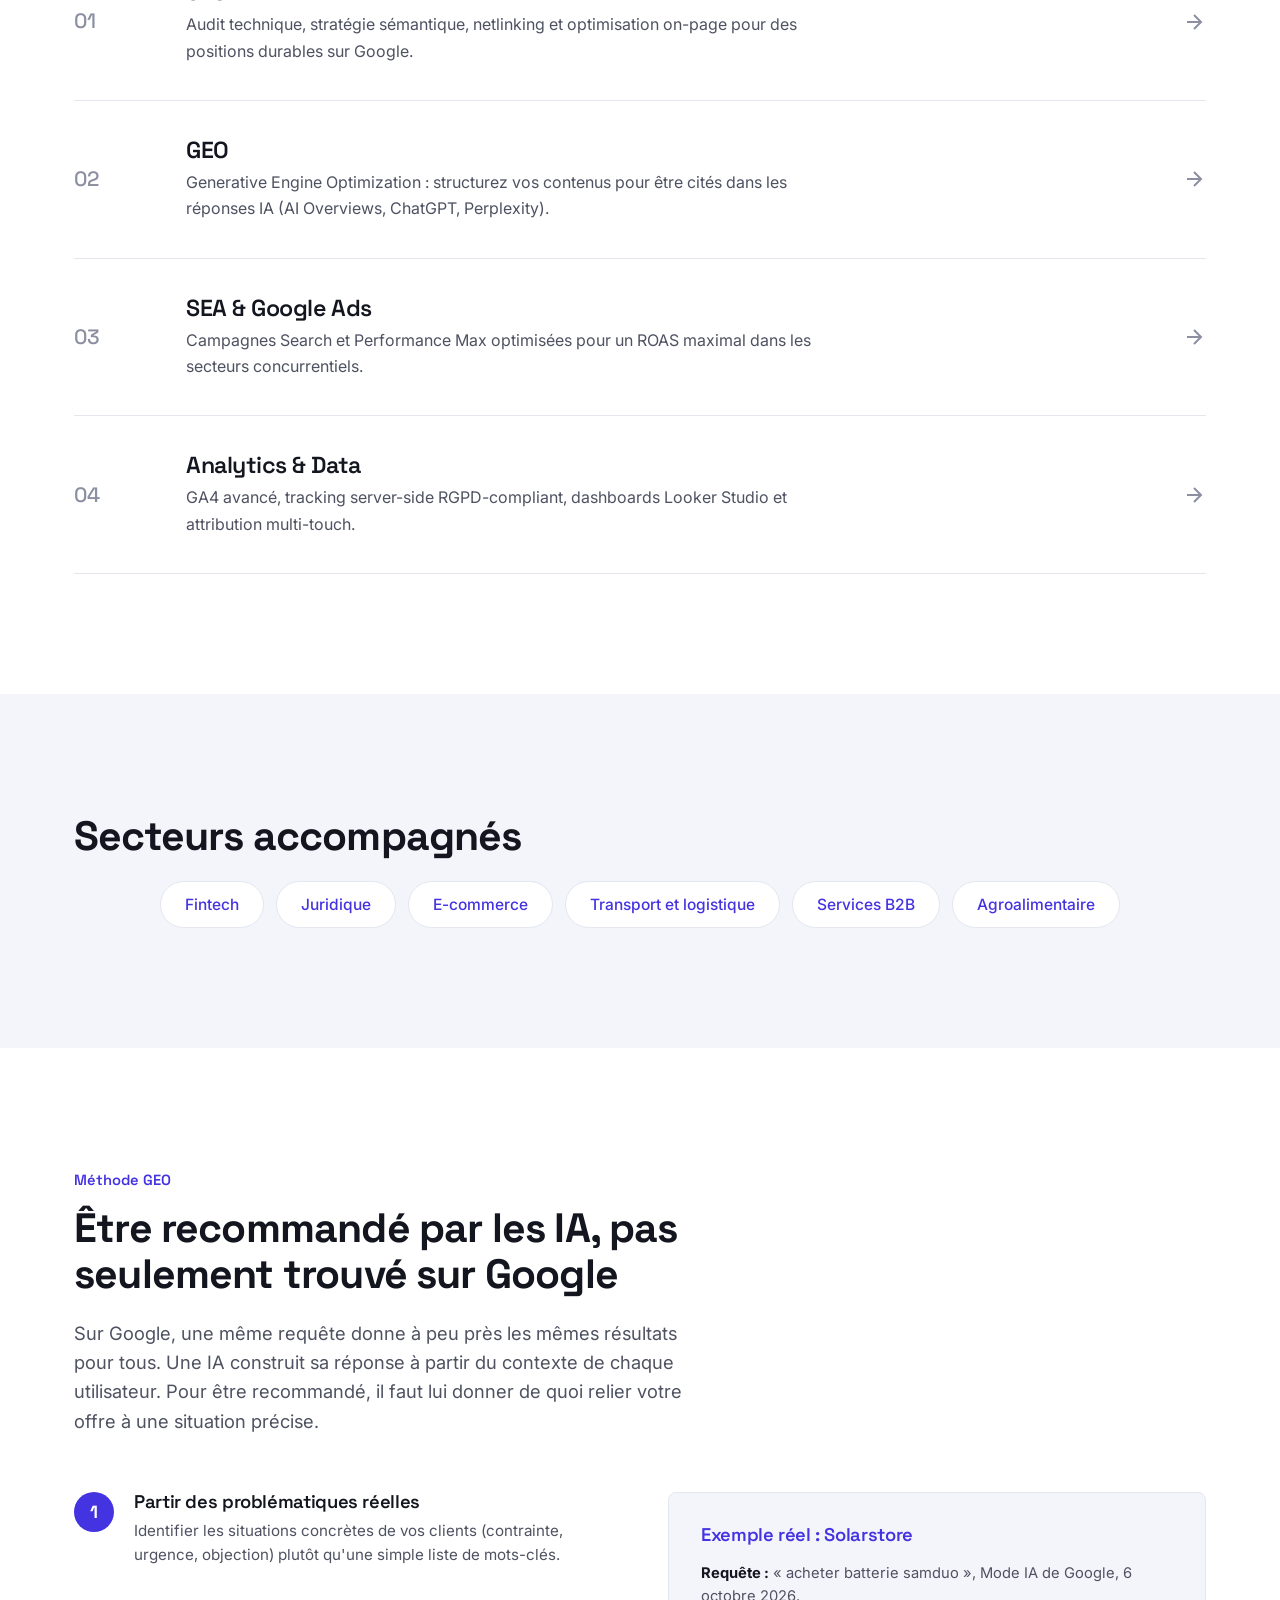
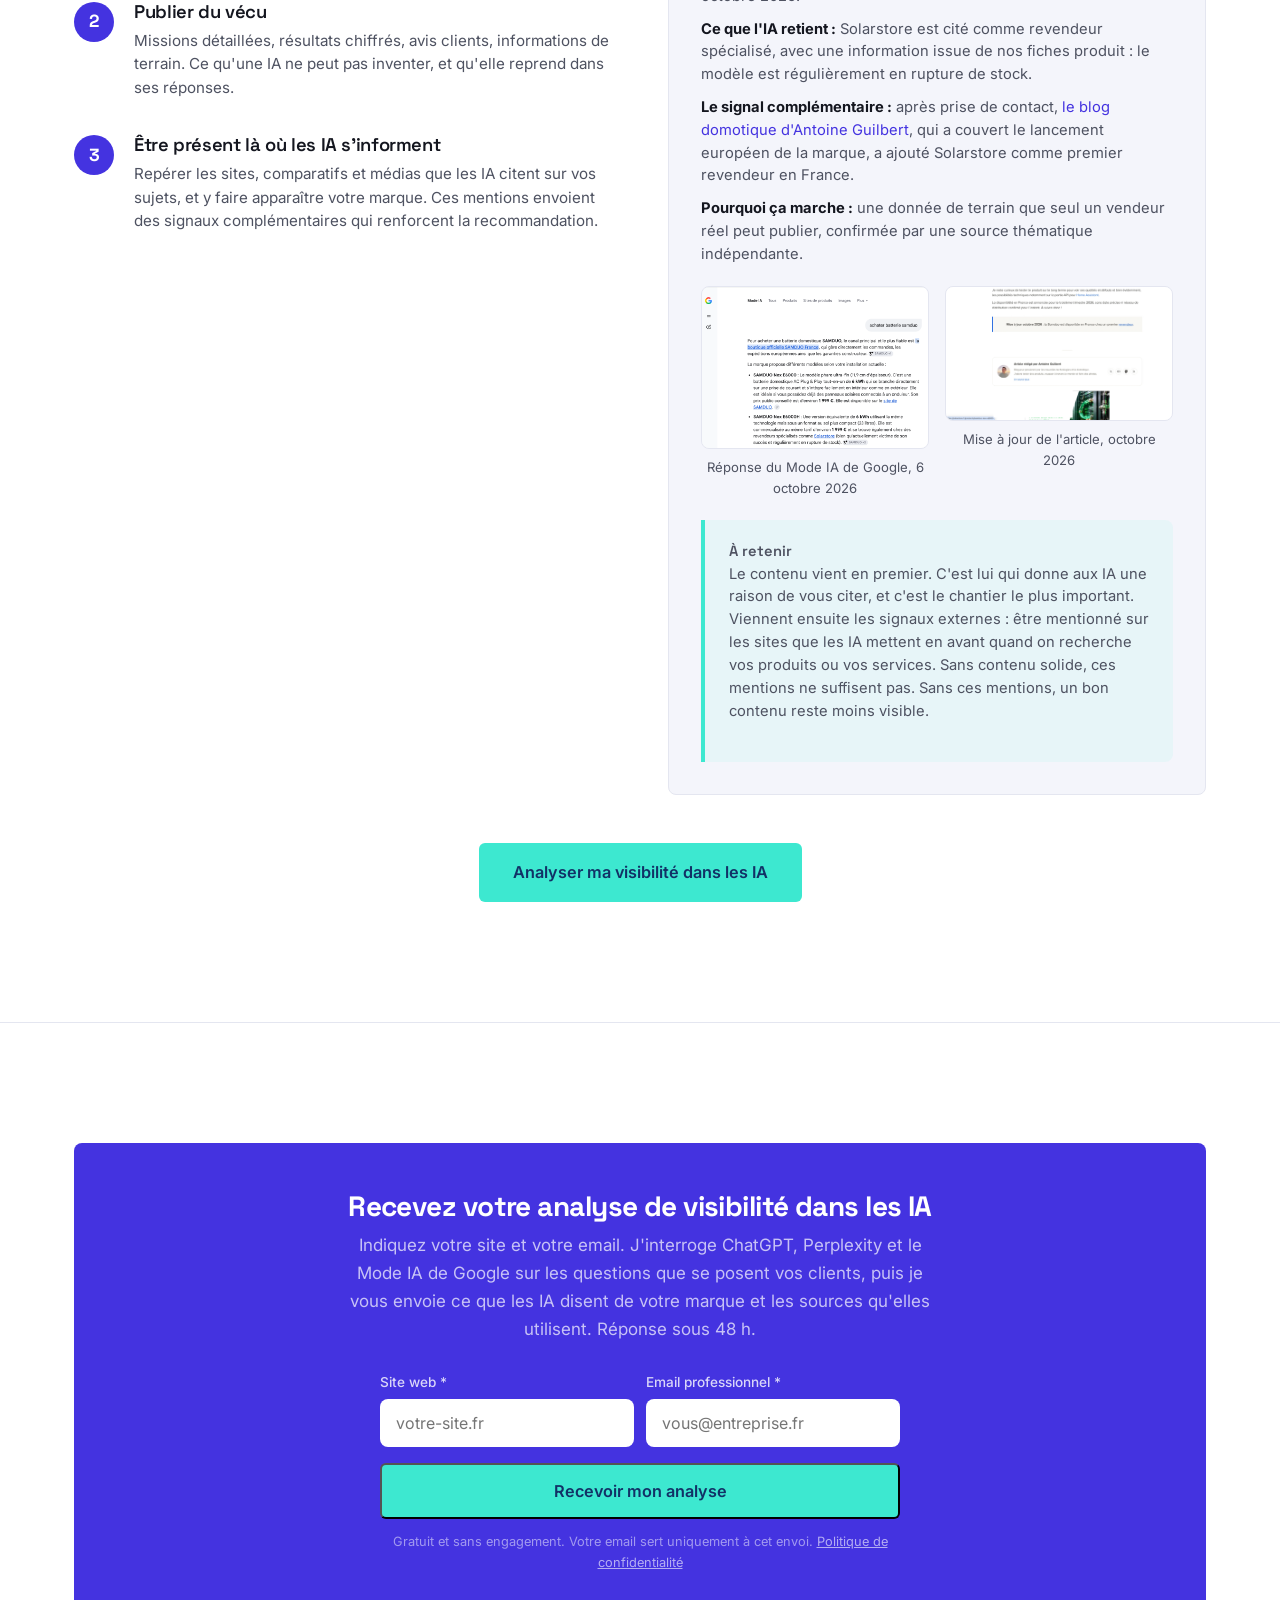
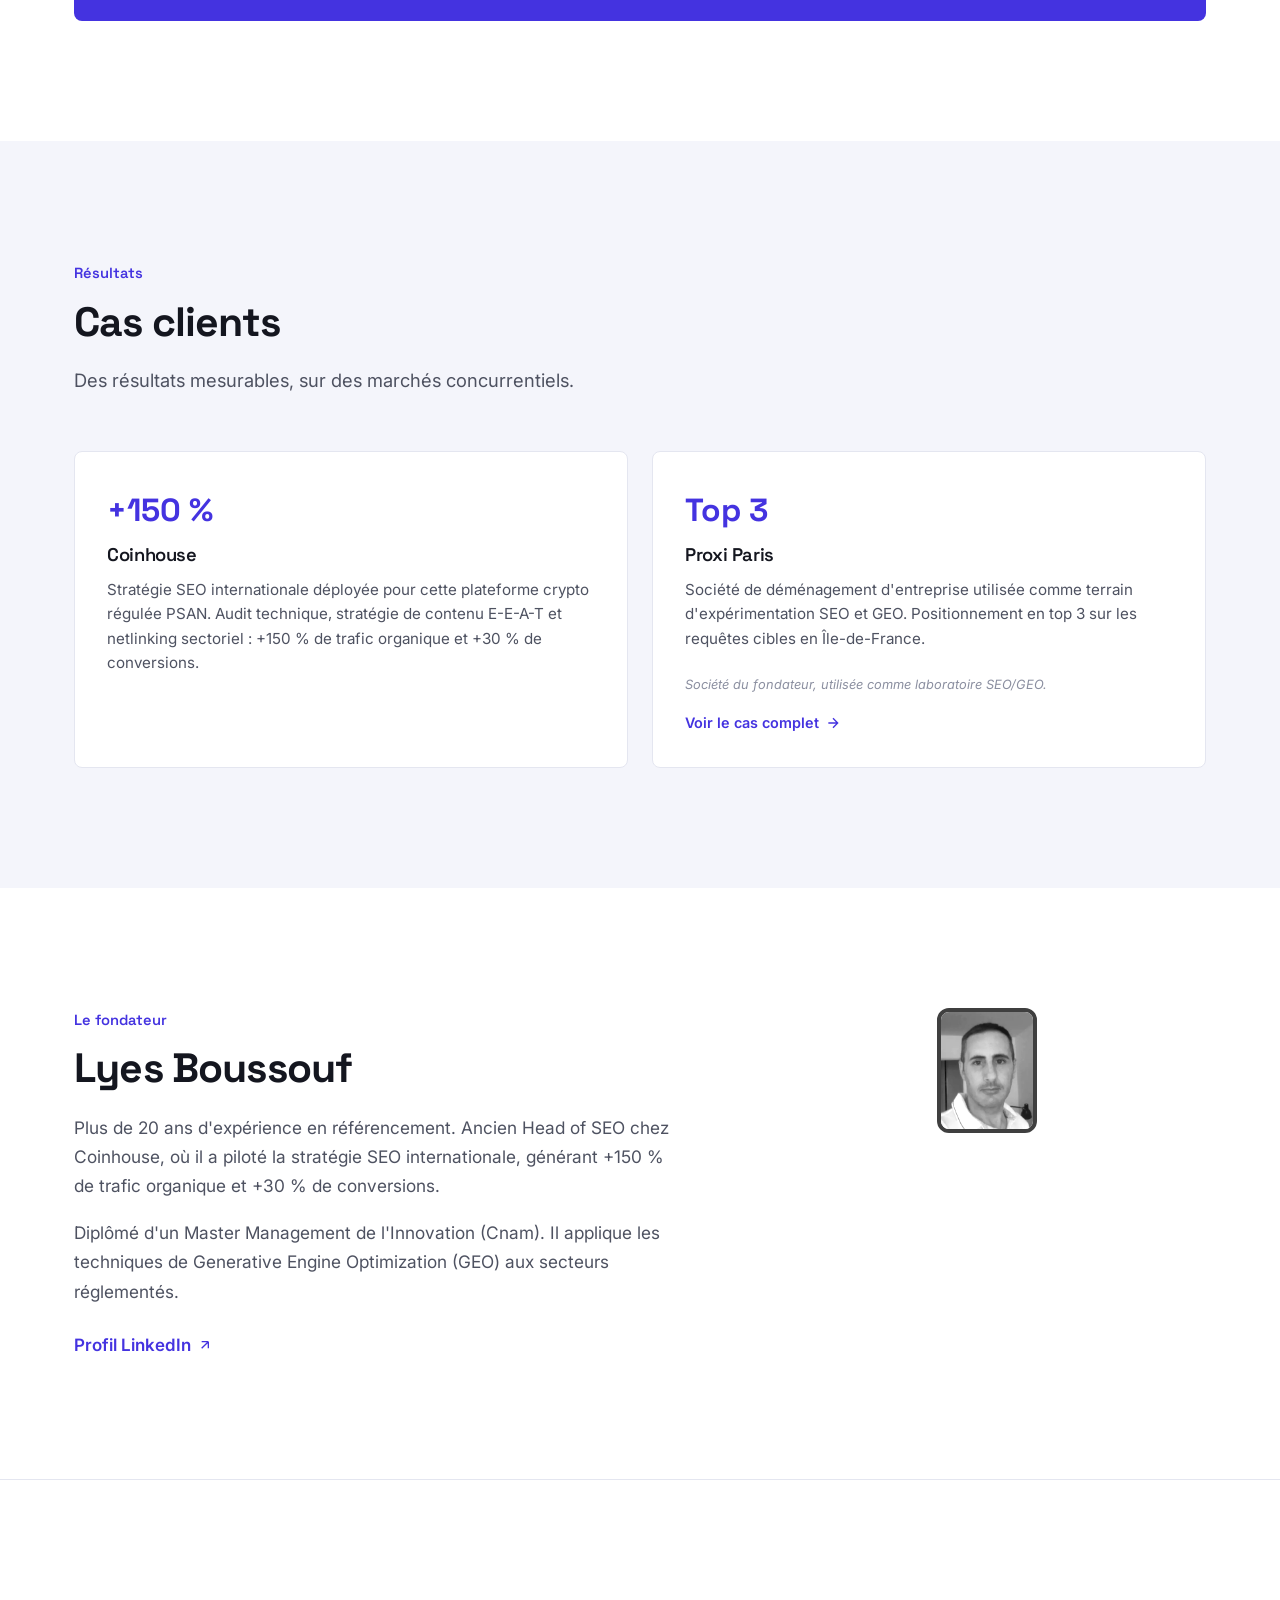
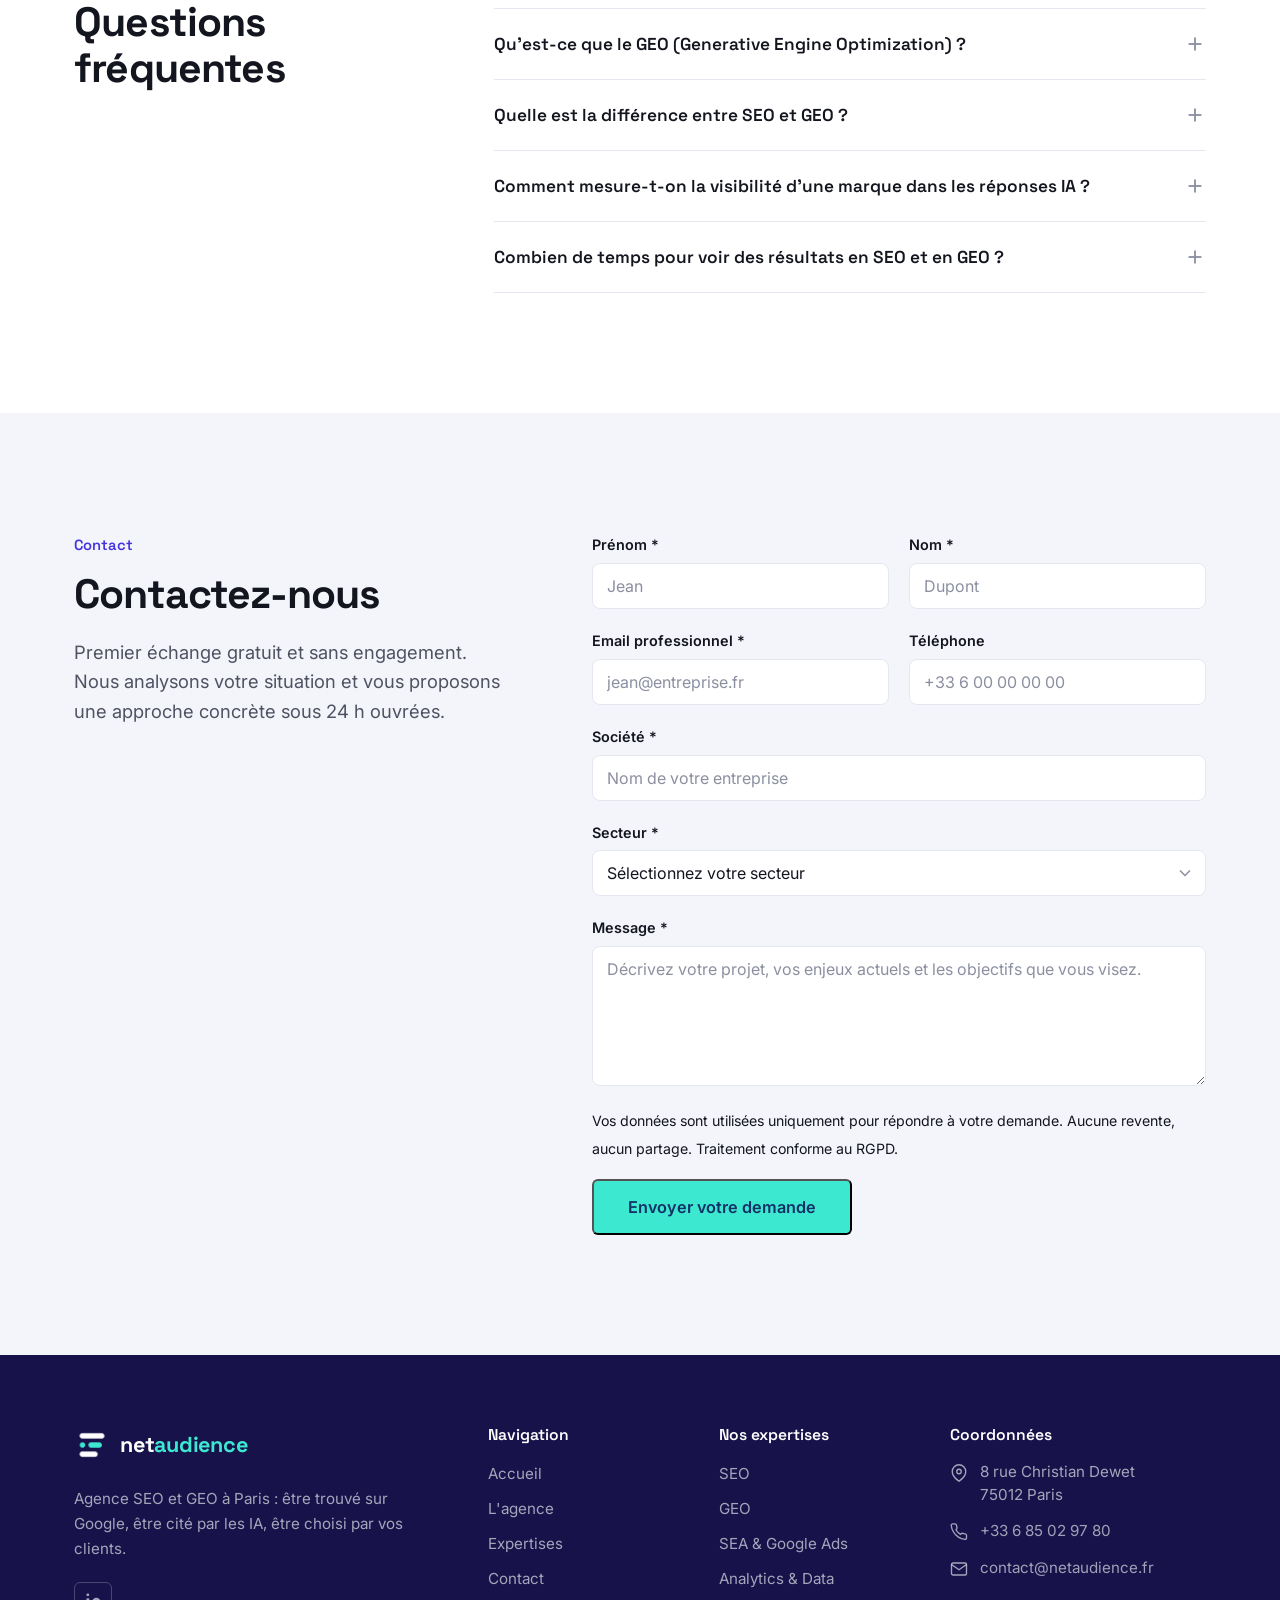
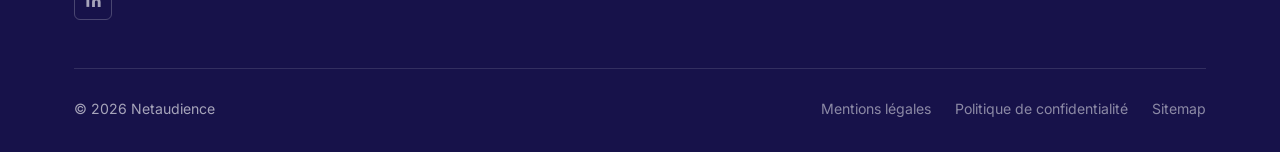
==== commit 578703ce: "changement endpoint Formspree vers mykbolzl Co-Authored-By: Claude Opus 4.6 <noreply@anthropic.com>" ====
--- a/index.html
+++ b/index.html
@@ -690,7 +690,7 @@
   </div>
 </footer>
 
-<script src="js/main.js?v=4"></script>
+<script src="js/main.js?v=5"></script>
 <script>
 (function(){
   var box=document.getElementById('lightbox');
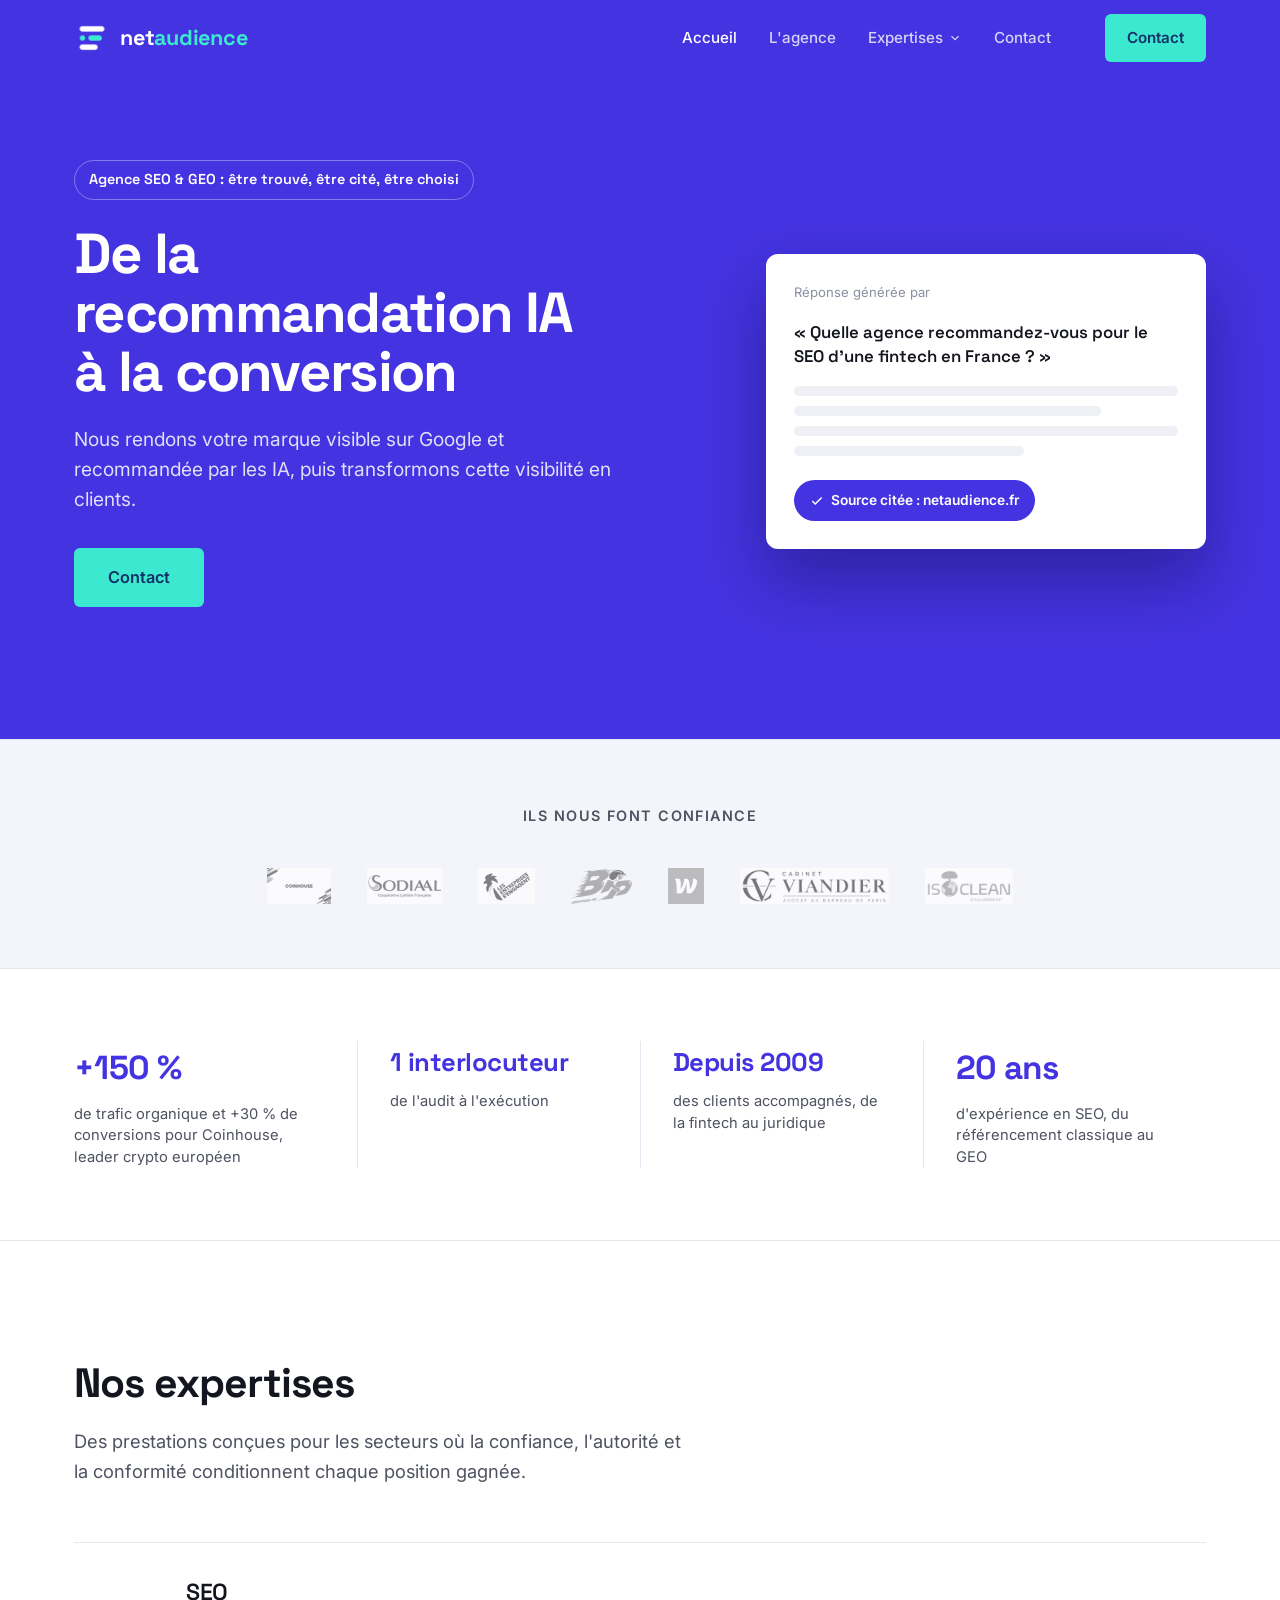
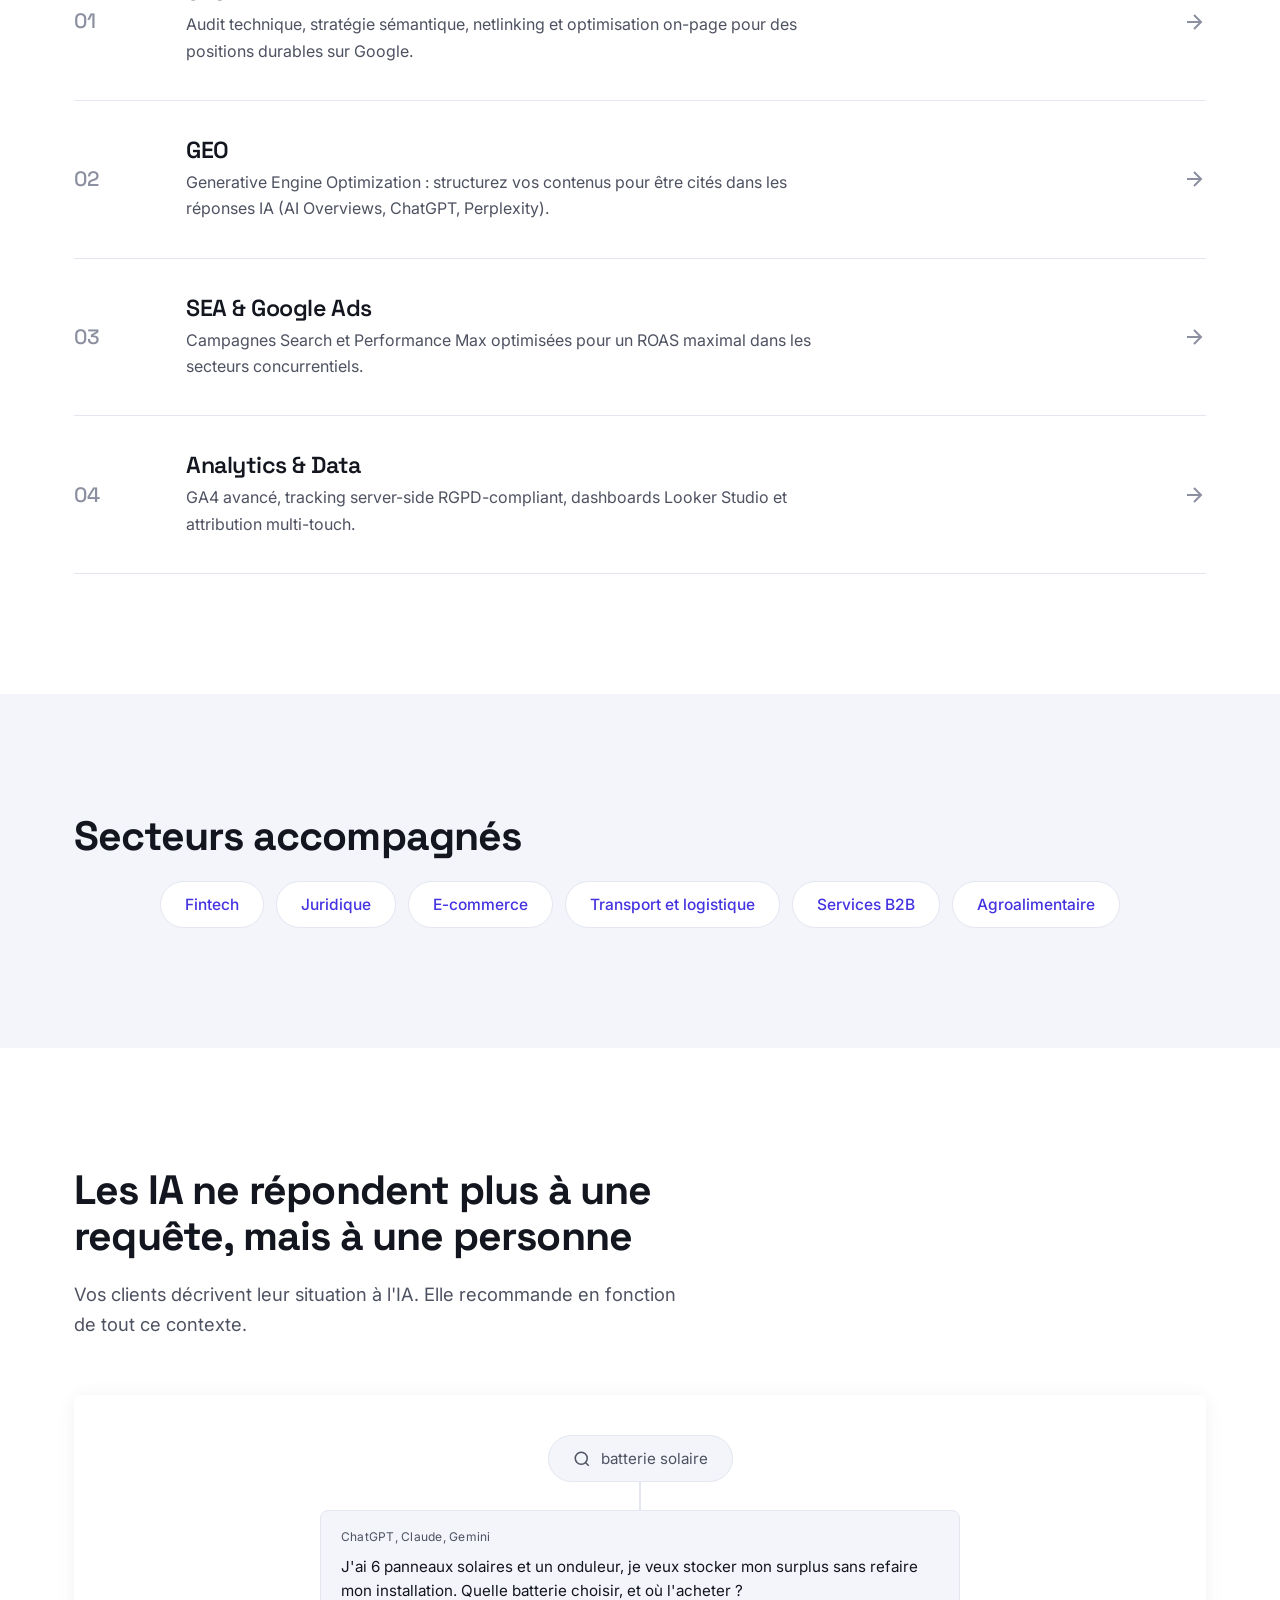
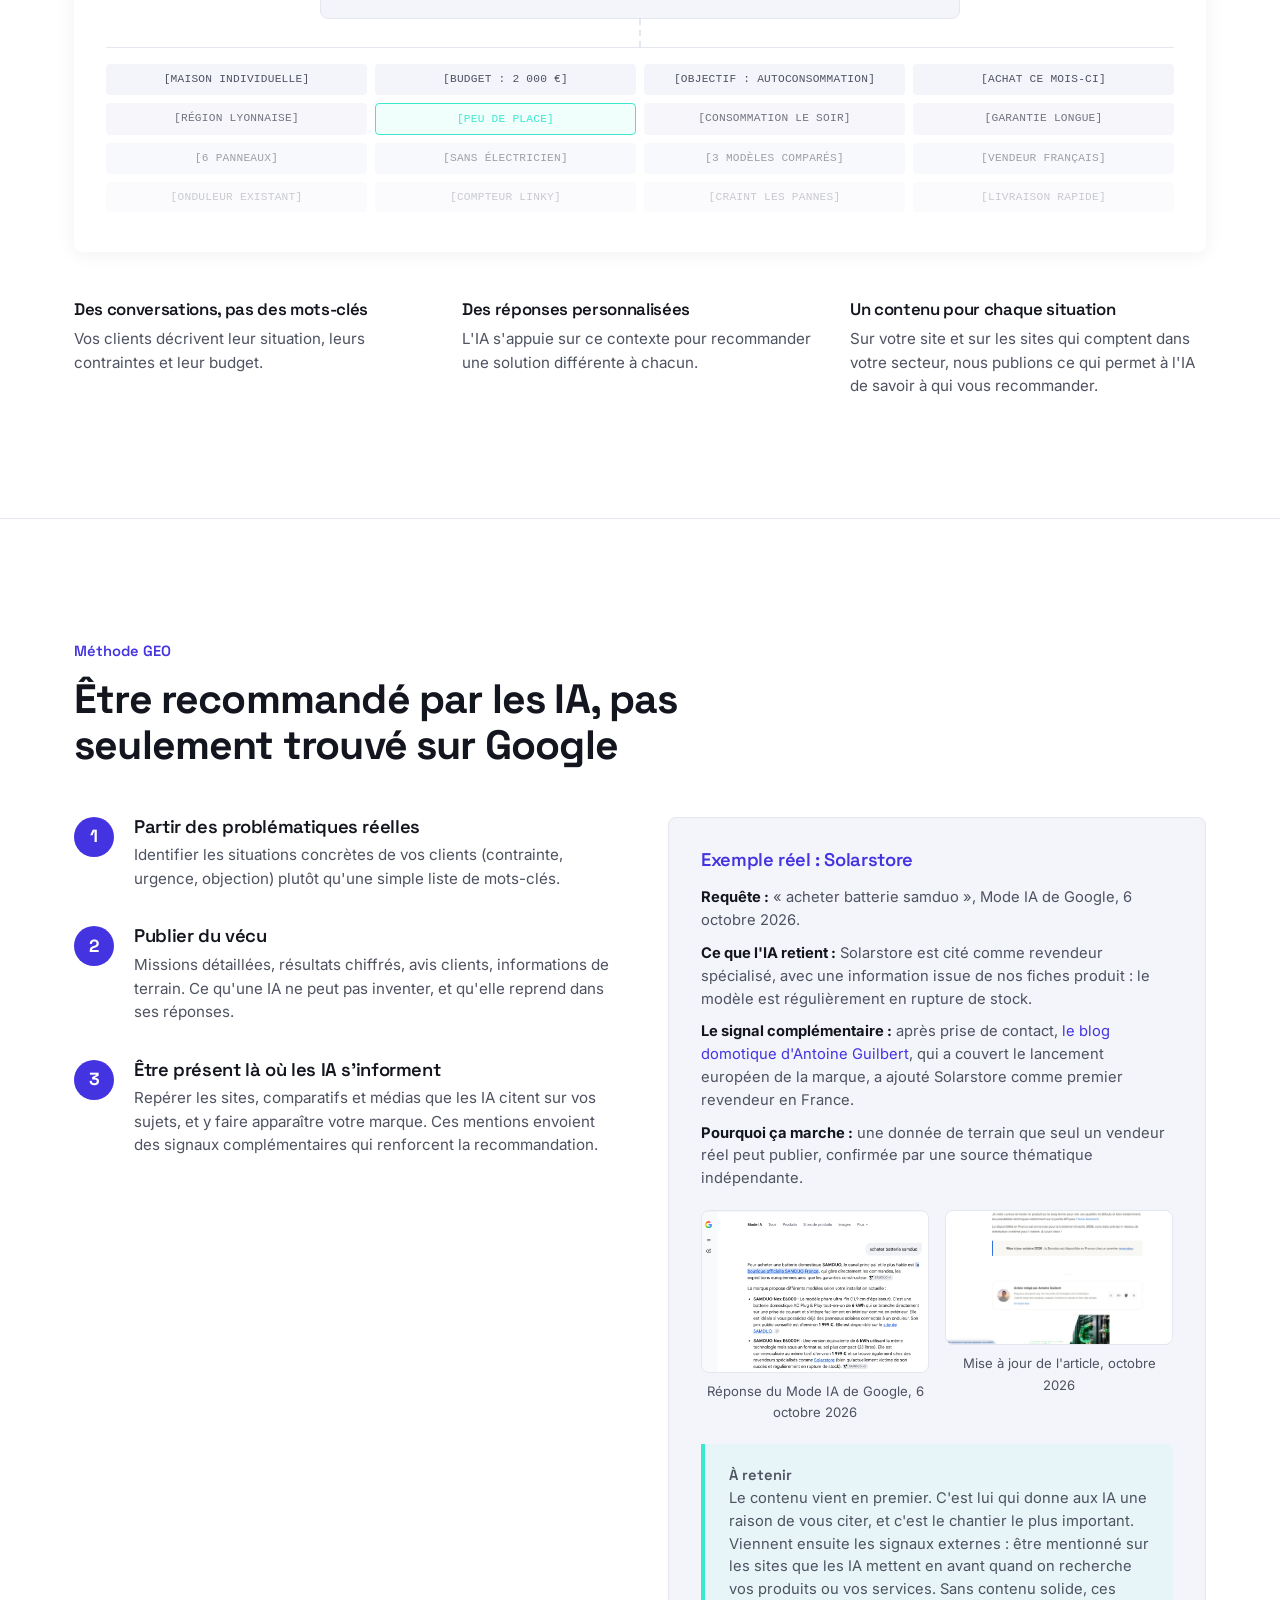
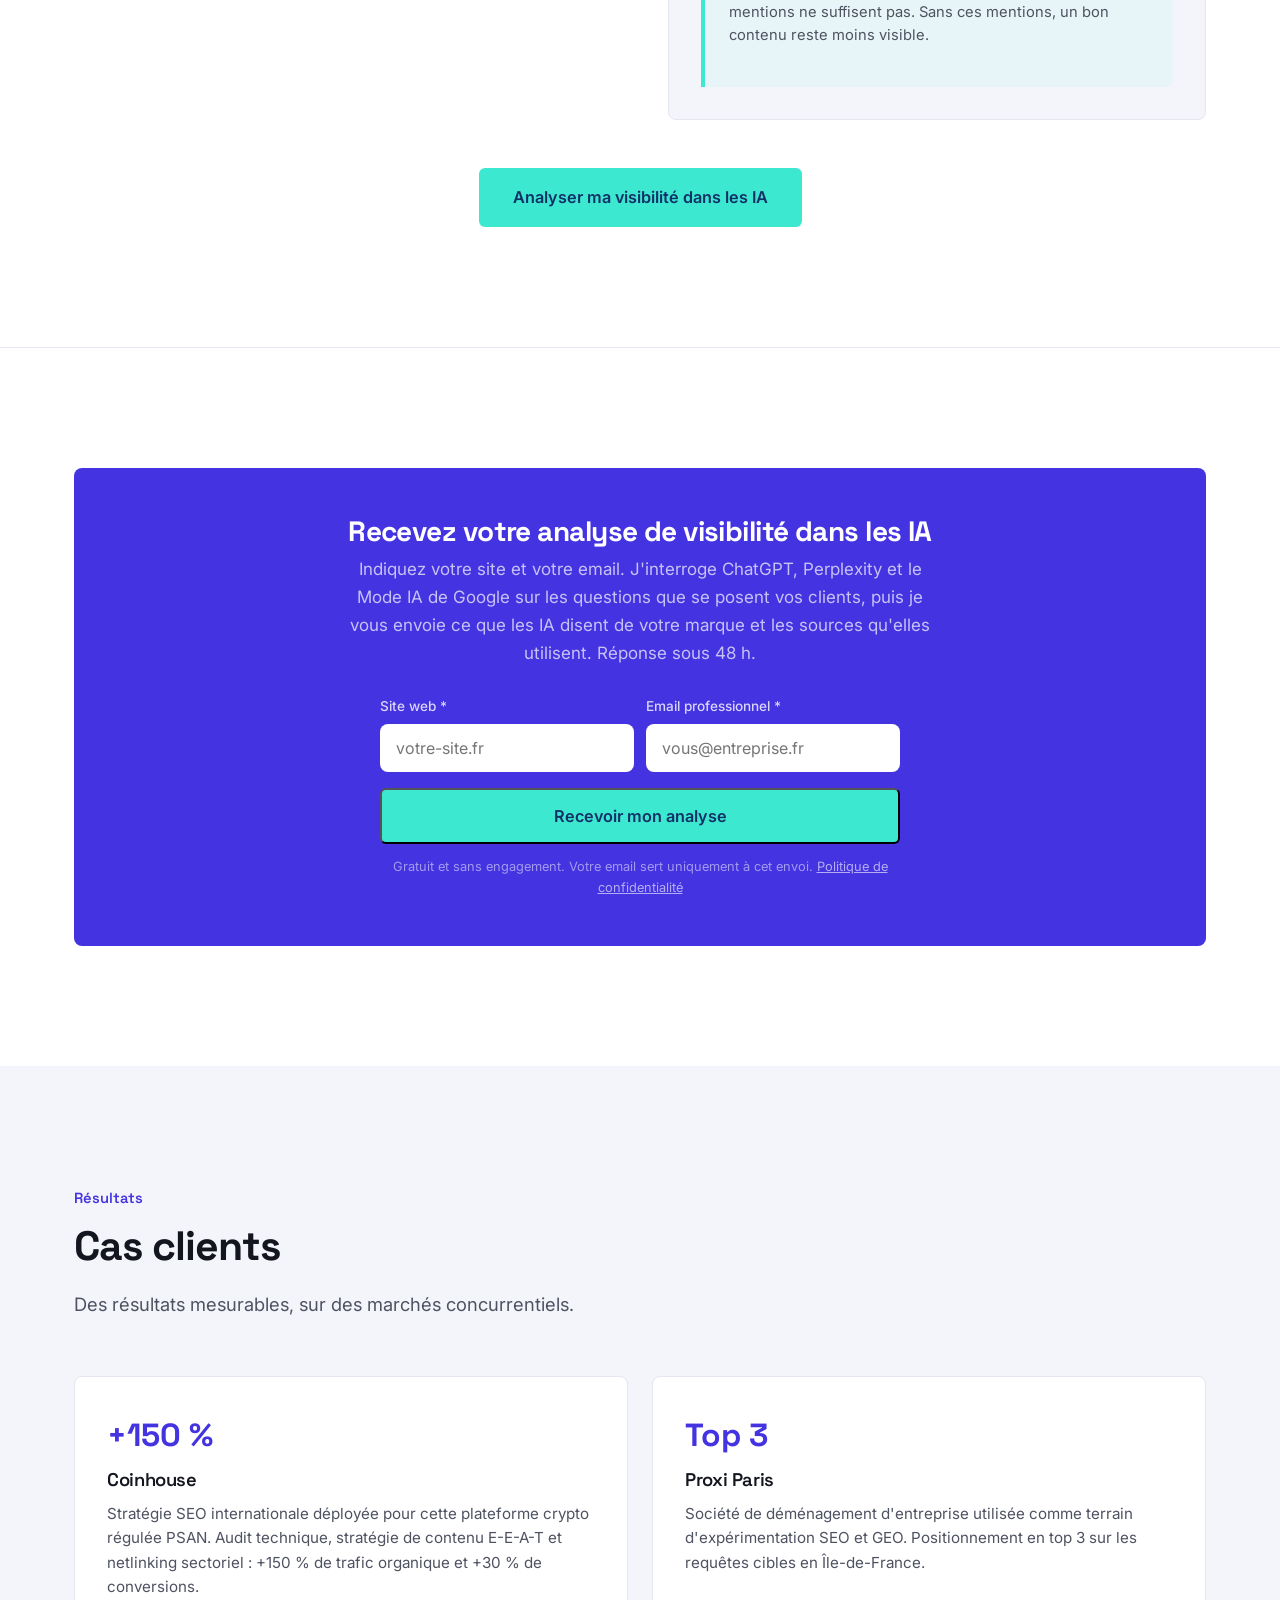
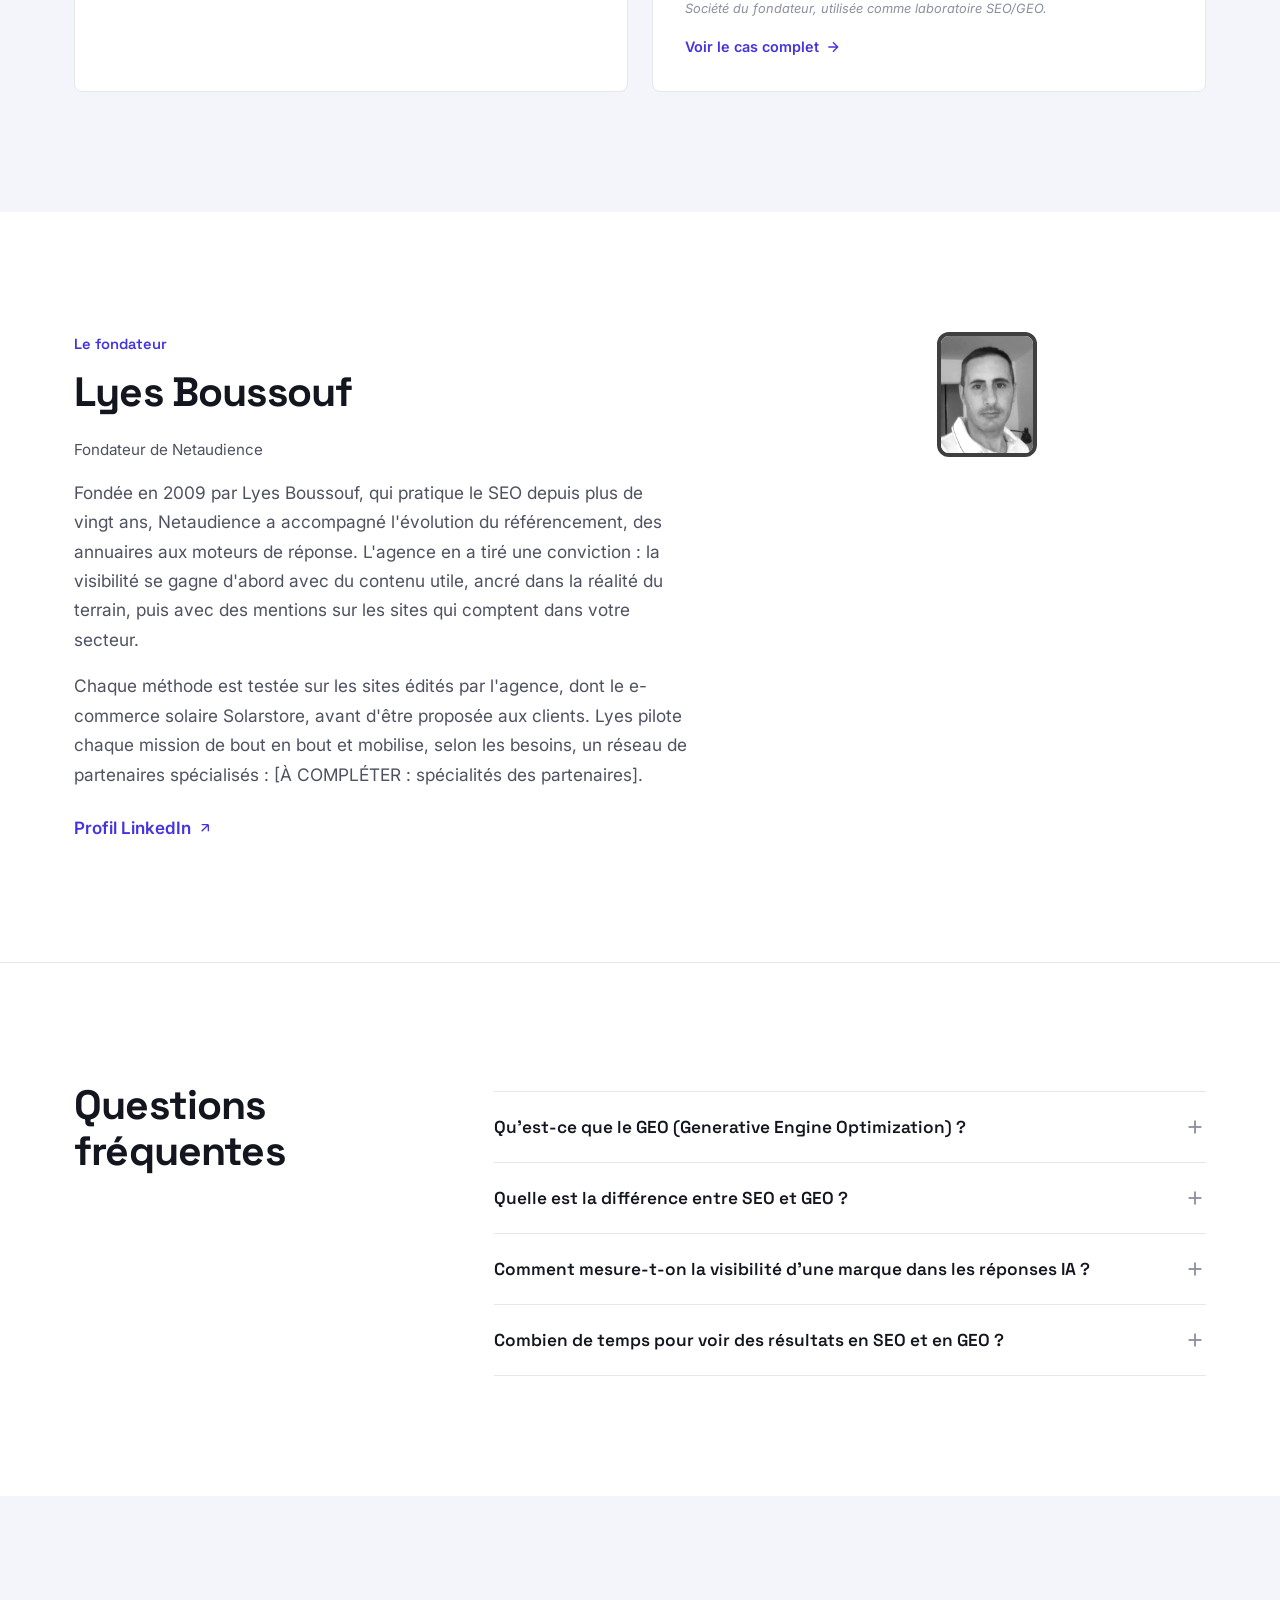
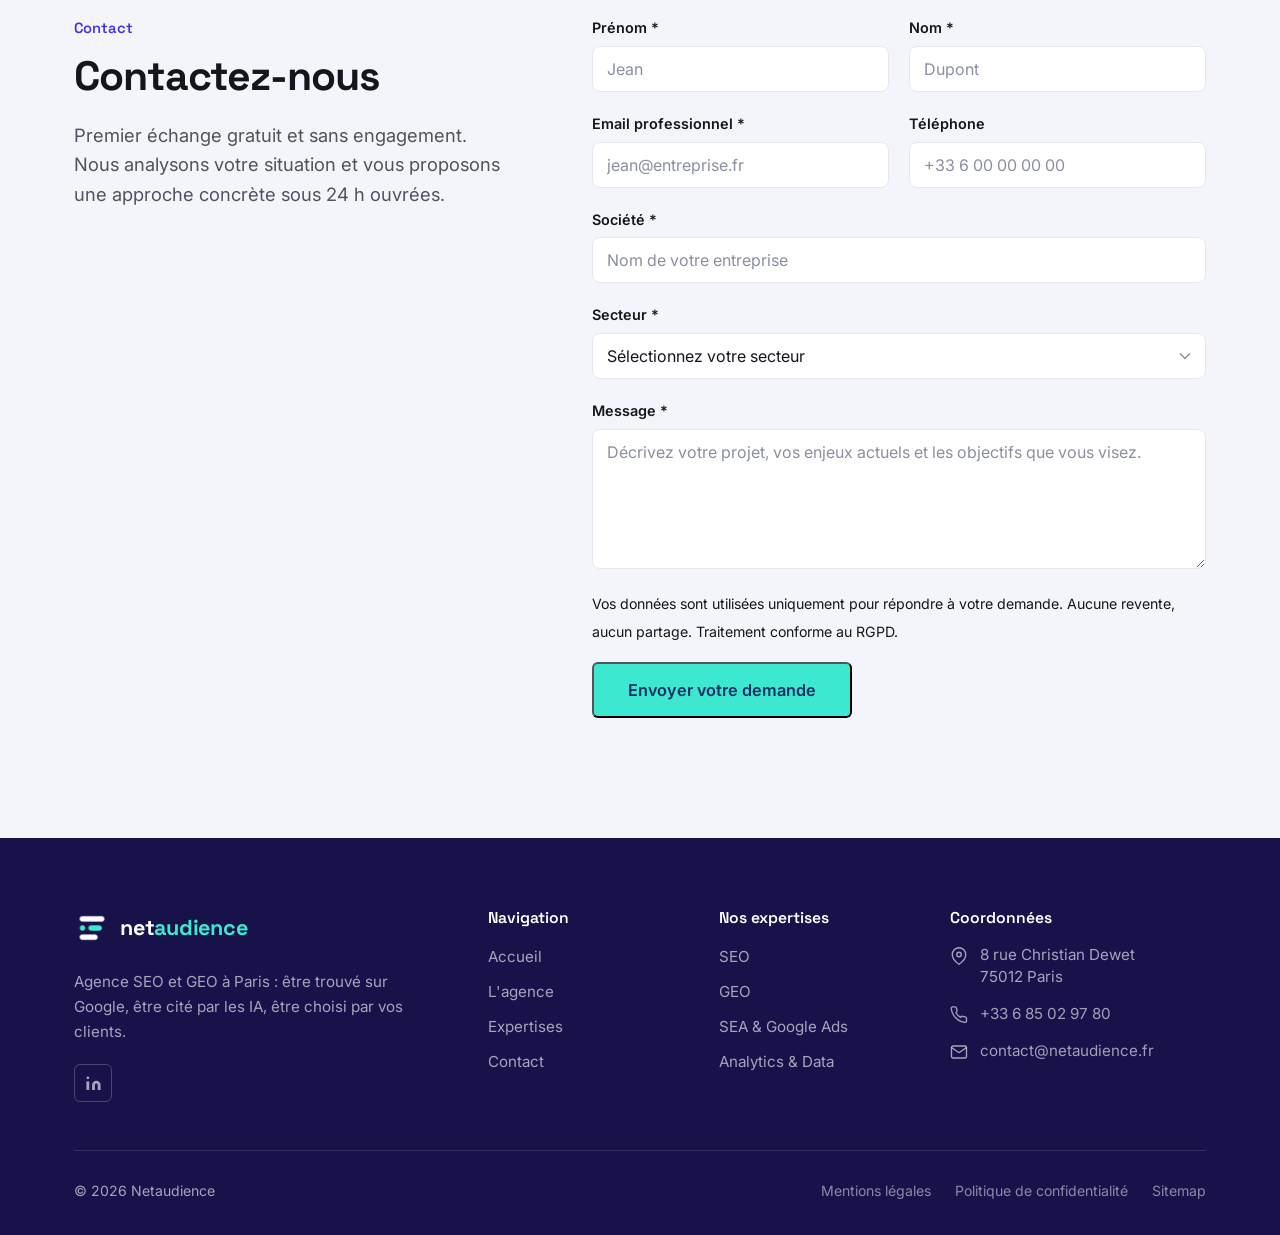
==== commit 3c309bce: "section réponses personnalisées, refonte bloc fondateur, suppression alumniOf - Ajout section intera" ====
--- a/index.html
+++ b/index.html
@@ -78,10 +78,7 @@
       "name": "Lyes Boussouf",
       "url": "https://www.linkedin.com/in/lyes-boussouf-b5a95710/",
       "jobTitle": "Fondateur",
-      "alumniOf": {
-        "@type": "CollegeOrUniversity",
-        "name": "Conservatoire national des arts et metiers (Cnam)"
-      },
+      "description": "Fondateur de Netaudience, agence SEO et GEO, pratique le SEO depuis plus de vingt ans.",
       "knowsAbout": ["SEO", "GEO", "Generative Engine Optimization", "E-E-A-T"]
     }
   }
@@ -345,14 +342,74 @@
 </section>
 
 <!-- ============================================================
+     RÉPONSES PERSONNALISÉES
+     ============================================================ -->
+<section class="section" aria-labelledby="ia-context-title">
+  <div class="container">
+    <h2 id="ia-context-title" class="section-title">Les IA ne répondent plus à une requête, mais à une personne</h2>
+    <p class="section-intro">Vos clients décrivent leur situation à l'IA. Elle recommande en fonction de tout ce contexte.</p>
+
+    <div class="ia-context-card reveal">
+      <div class="ia-context-search">
+        <svg viewBox="0 0 24 24" fill="none" stroke="currentColor" stroke-width="2" width="18" height="18" aria-hidden="true"><circle cx="11" cy="11" r="8"/><path d="m21 21-4.35-4.35"/></svg>
+        <span>batterie solaire</span>
+      </div>
+
+      <div class="ia-context-connector"></div>
+
+      <div class="ia-context-conversation">
+        <span class="ia-context-engines">ChatGPT, Claude, Gemini</span>
+        <div class="ia-context-prompt-wrap">
+          <p class="ia-context-prompt">J'ai 6 panneaux solaires et un onduleur, je veux stocker mon surplus sans refaire mon installation. Quelle batterie choisir, et où l'acheter ?</p>
+        </div>
+      </div>
+
+      <div class="ia-context-connector ia-context-connector--dotted"></div>
+
+      <div class="ia-context-tags">
+        <span class="ia-context-tag">[MAISON INDIVIDUELLE]</span>
+        <span class="ia-context-tag">[BUDGET : 2 000 €]</span>
+        <span class="ia-context-tag">[OBJECTIF : AUTOCONSOMMATION]</span>
+        <span class="ia-context-tag">[ACHAT CE MOIS-CI]</span>
+        <span class="ia-context-tag ia-context-tag--r2">[RÉGION LYONNAISE]</span>
+        <span class="ia-context-tag ia-context-tag--r2 ia-context-tag--highlight">[PEU DE PLACE]</span>
+        <span class="ia-context-tag ia-context-tag--r2">[CONSOMMATION LE SOIR]</span>
+        <span class="ia-context-tag ia-context-tag--r2">[GARANTIE LONGUE]</span>
+        <span class="ia-context-tag ia-context-tag--r3">[6 PANNEAUX]</span>
+        <span class="ia-context-tag ia-context-tag--r3">[SANS ÉLECTRICIEN]</span>
+        <span class="ia-context-tag ia-context-tag--r3">[3 MODÈLES COMPARÉS]</span>
+        <span class="ia-context-tag ia-context-tag--r3">[VENDEUR FRANÇAIS]</span>
+        <span class="ia-context-tag ia-context-tag--r4">[ONDULEUR EXISTANT]</span>
+        <span class="ia-context-tag ia-context-tag--r4">[COMPTEUR LINKY]</span>
+        <span class="ia-context-tag ia-context-tag--r4">[CRAINT LES PANNES]</span>
+        <span class="ia-context-tag ia-context-tag--r4">[LIVRAISON RAPIDE]</span>
+      </div>
+    </div>
+
+    <div class="ia-context-cols reveal">
+      <div class="ia-context-col">
+        <h3>Des conversations, pas des mots-clés</h3>
+        <p>Vos clients décrivent leur situation, leurs contraintes et leur budget.</p>
+      </div>
+      <div class="ia-context-col">
+        <h3>Des réponses personnalisées</h3>
+        <p>L'IA s'appuie sur ce contexte pour recommander une solution différente à chacun.</p>
+      </div>
+      <div class="ia-context-col">
+        <h3>Un contenu pour chaque situation</h3>
+        <p>Sur votre site et sur les sites qui comptent dans votre secteur, nous publions ce qui permet à l'IA de savoir à qui vous recommander.</p>
+      </div>
+    </div>
+  </div>
+</section>
+
+<!-- ============================================================
      METHODE GEO
      ============================================================ -->
 <section class="section" aria-labelledby="geo-method-title">
   <div class="container">
     <span class="section-eyebrow">Méthode GEO</span>
     <h2 id="geo-method-title" class="section-title">Être recommandé par les IA, pas seulement trouvé sur Google</h2>
-    <p class="section-intro">Sur Google, une même requête donne à peu près les mêmes résultats pour tous. Une IA construit sa réponse à partir du contexte de chaque utilisateur. Pour être recommandé, il faut lui donner de quoi relier votre offre à une situation précise.</p>
-
     <div class="geo-method-grid reveal">
       <div class="geo-method-steps">
         <div class="geo-method-step">
@@ -479,8 +536,9 @@
       <div class="split-text">
         <span class="section-eyebrow">Le fondateur</span>
         <h2 id="fondateur-title" class="section-title">Lyes Boussouf</h2>
-        <p class="founder-bio">Plus de 20 ans d'expérience en référencement. Ancien Head of SEO chez Coinhouse, où il a piloté la stratégie SEO internationale, générant +150 % de trafic organique et +30 % de conversions.</p>
-        <p class="founder-bio">Diplômé d'un Master Management de l'Innovation (Cnam). Il applique les techniques de Generative Engine Optimization (GEO) aux secteurs réglementés.</p>
+        <p class="founder-subtitle">Fondateur de Netaudience</p>
+        <p class="founder-bio">Fondée en 2009 par Lyes Boussouf, qui pratique le SEO depuis plus de vingt ans, Netaudience a accompagné l'évolution du référencement, des annuaires aux moteurs de réponse. L'agence en a tiré une conviction : la visibilité se gagne d'abord avec du contenu utile, ancré dans la réalité du terrain, puis avec des mentions sur les sites qui comptent dans votre secteur.</p>
+        <p class="founder-bio">Chaque méthode est testée sur les sites édités par l'agence, dont le e-commerce solaire Solarstore, avant d'être proposée aux clients. Lyes pilote chaque mission de bout en bout et mobilise, selon les besoins, un réseau de partenaires spécialisés : [À COMPLÉTER : spécialités des partenaires].</p>
         <a href="https://www.linkedin.com/in/lyes-boussouf-b5a95710/" class="founder-link" target="_blank" rel="noopener">Profil LinkedIn
           <svg viewBox="0 0 24 24" fill="none" stroke="currentColor" stroke-width="2" width="16" height="16" aria-hidden="true"><path d="M7 17L17 7M17 7H7M17 7v10"/></svg>
         </a>
--- a/css/style.css
+++ b/css/style.css
@@ -422,6 +422,7 @@
 /* ============================================================
    FONDATEUR
    ============================================================ */
+.founder-subtitle { font-size: .95rem; color: var(--ink-soft); margin-bottom: 16px; }
 .founder-bio { font-size: 1.08rem; line-height: 1.7; color: var(--ink-soft); }
 .founder-link { display: inline-flex; align-items: center; gap: 6px; font-weight: 600; margin-top: 8px; }
 .split-visual { display: flex; justify-content: center; }
@@ -1043,6 +1044,146 @@
 
 
 /* ============================================================
+   RÉPONSES PERSONNALISÉES
+   ============================================================ */
+.ia-context-card {
+  background: #fff;
+  border-radius: var(--radius);
+  box-shadow: 0 2px 20px rgba(0, 0, 0, 0.06);
+  padding: 40px 32px;
+  margin-bottom: 48px;
+  text-align: center;
+}
+.ia-context-search {
+  display: inline-flex;
+  align-items: center;
+  gap: 10px;
+  border: 1px solid var(--rule);
+  border-radius: 24px;
+  padding: 10px 24px;
+  font-size: .95rem;
+  color: var(--ink-soft);
+  background: var(--paper-alt);
+}
+.ia-context-search svg { color: var(--ink-soft); flex-shrink: 0; }
+.ia-context-connector {
+  width: 2px;
+  height: 28px;
+  background: var(--rule);
+  margin: 0 auto;
+}
+.ia-context-connector--dotted {
+  background: none;
+  border-left: 2px dashed var(--rule);
+  width: 0;
+}
+.ia-context-conversation {
+  max-width: 640px;
+  margin: 0 auto;
+  text-align: left;
+  background: var(--paper-alt);
+  border: 1px solid var(--rule);
+  border-radius: var(--radius);
+  padding: 16px 20px;
+}
+.ia-context-engines {
+  display: block;
+  font-size: .75rem;
+  color: var(--ink-soft);
+  margin-bottom: 8px;
+  letter-spacing: 0.02em;
+}
+.ia-context-prompt-wrap { position: relative; overflow: hidden; }
+.ia-context-prompt {
+  font-size: .95rem;
+  line-height: 1.55;
+  color: var(--ink);
+  margin: 0;
+}
+.ia-context-prompt-wrap::after {
+  content: '';
+  position: absolute;
+  top: 0; right: 0; bottom: 0;
+  width: 100%;
+  background: var(--paper-alt);
+  pointer-events: none;
+}
+.ia-context-card.is-visible .ia-context-prompt-wrap::after {
+  animation: typing-reveal 2.5s steps(50) forwards;
+}
+@keyframes typing-reveal { to { width: 0; } }
+
+.ia-context-tags {
+  display: grid;
+  grid-template-columns: repeat(4, 1fr);
+  gap: 8px;
+  padding-top: 16px;
+  border-top: 1px solid var(--rule);
+}
+.ia-context-tag {
+  font-family: ui-monospace, SFMono-Regular, Menlo, monospace;
+  font-size: .7rem;
+  color: var(--ink-soft);
+  letter-spacing: 0.02em;
+  padding: 6px 8px;
+  background: var(--paper-alt);
+  border-radius: 4px;
+  text-align: center;
+  --final-opacity: 1;
+  opacity: 0;
+}
+.ia-context-tag--r2 { --final-opacity: 0.8; }
+.ia-context-tag--r3 { --final-opacity: 0.55; }
+.ia-context-tag--r4 { --final-opacity: 0.3; }
+.ia-context-tag--highlight {
+  --final-opacity: 1;
+  color: var(--turquoise);
+  border: 1px solid var(--turquoise);
+  background: rgba(61, 232, 208, 0.08);
+}
+.ia-context-card.is-visible .ia-context-tag {
+  animation: tag-fade 0.6s ease forwards;
+  animation-delay: 2.6s;
+}
+@keyframes tag-fade { to { opacity: var(--final-opacity); } }
+
+.ia-context-cols {
+  display: grid;
+  grid-template-columns: repeat(3, 1fr);
+  gap: 32px;
+}
+.ia-context-col h3 {
+  font-family: var(--display);
+  font-size: 1.05rem;
+  font-weight: 600;
+  margin-bottom: 8px;
+  color: var(--ink);
+}
+.ia-context-col p {
+  font-size: .95rem;
+  line-height: 1.55;
+  color: var(--ink-soft);
+  margin: 0;
+}
+
+@media (prefers-reduced-motion: reduce) {
+  .ia-context-prompt-wrap::after { display: none; }
+  .ia-context-tag { opacity: var(--final-opacity); animation: none !important; }
+}
+@media (max-width: 1024px) {
+  .ia-context-tags { grid-template-columns: repeat(2, 1fr); }
+}
+@media (max-width: 560px) {
+  .ia-context-card { padding: 24px 16px; }
+  .ia-context-conversation { padding: 12px 14px; }
+  .ia-context-tag { font-size: .6rem; padding: 5px 4px; }
+  .ia-context-tag--r3,
+  .ia-context-tag--r4 { display: none; }
+  .ia-context-cols { grid-template-columns: 1fr; }
+}
+
+
+/* ============================================================
    METHODE GEO
    ============================================================ */
 .geo-method-grid {
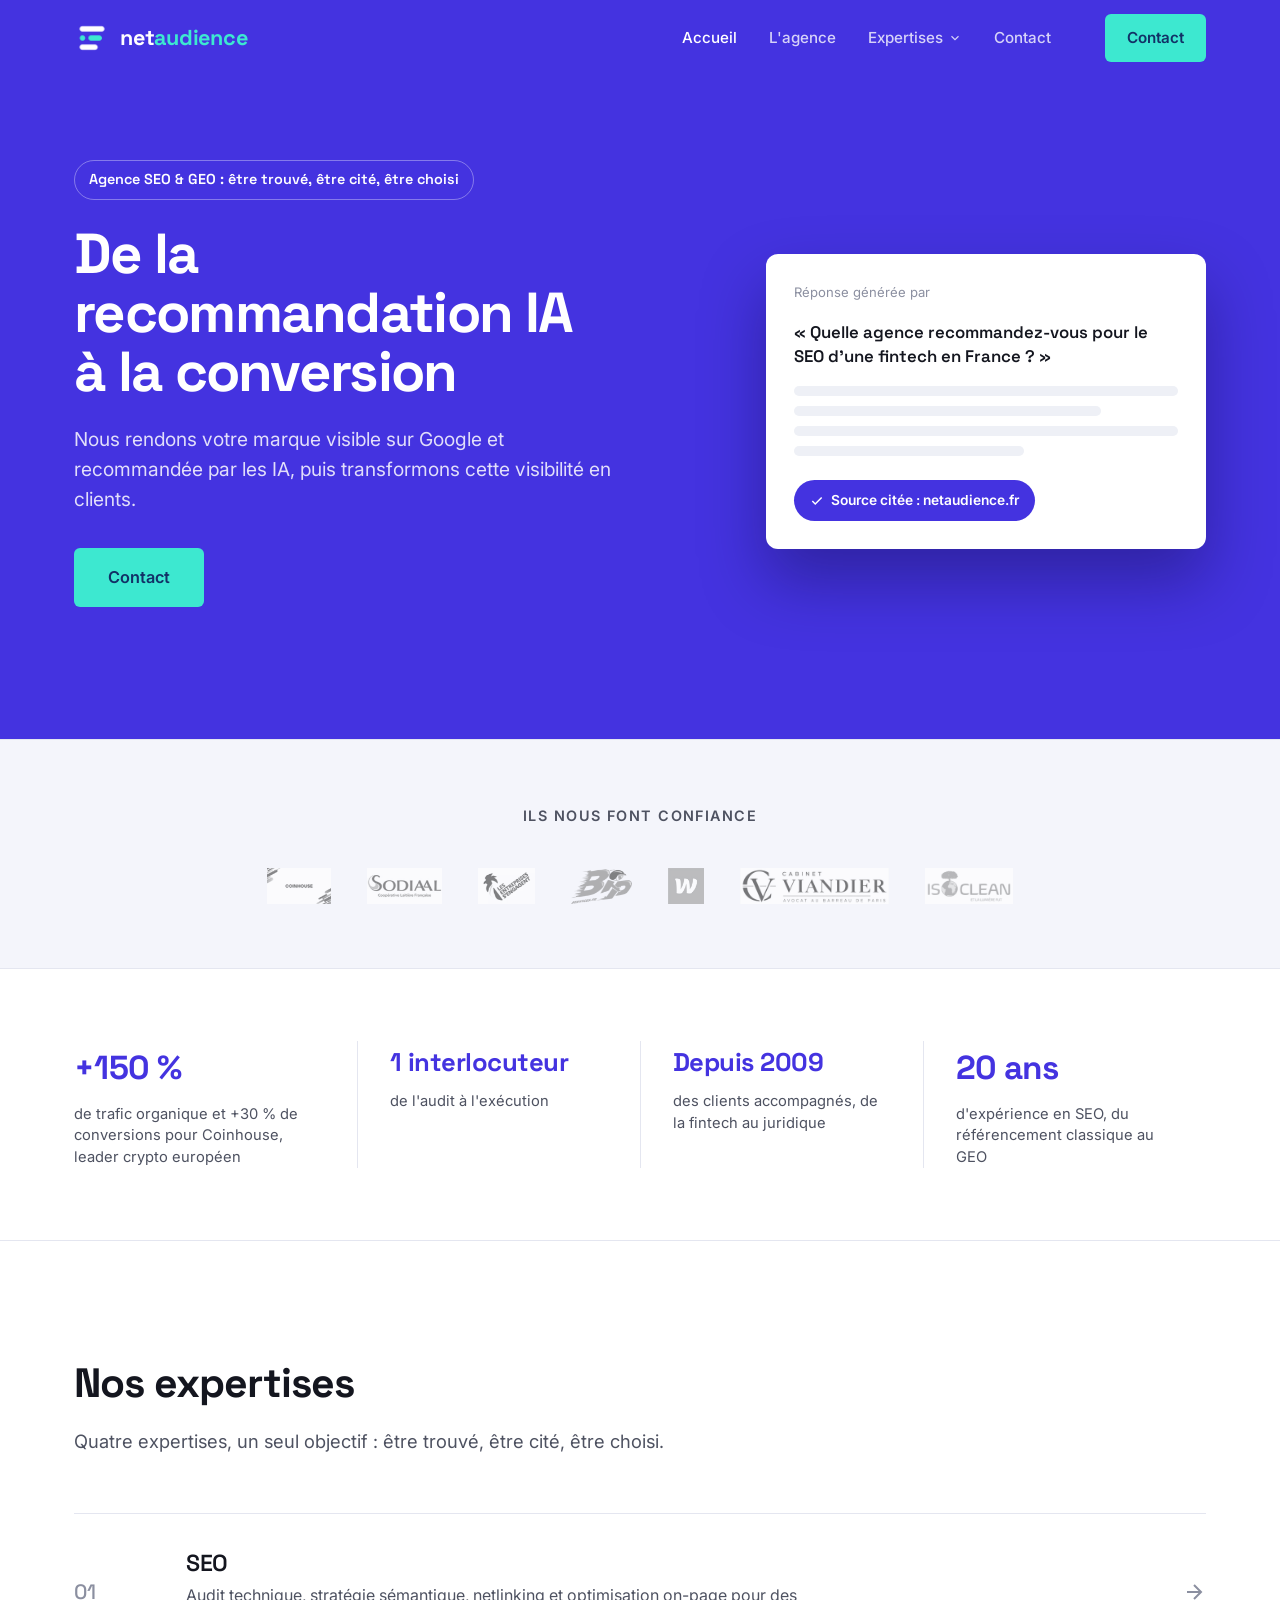
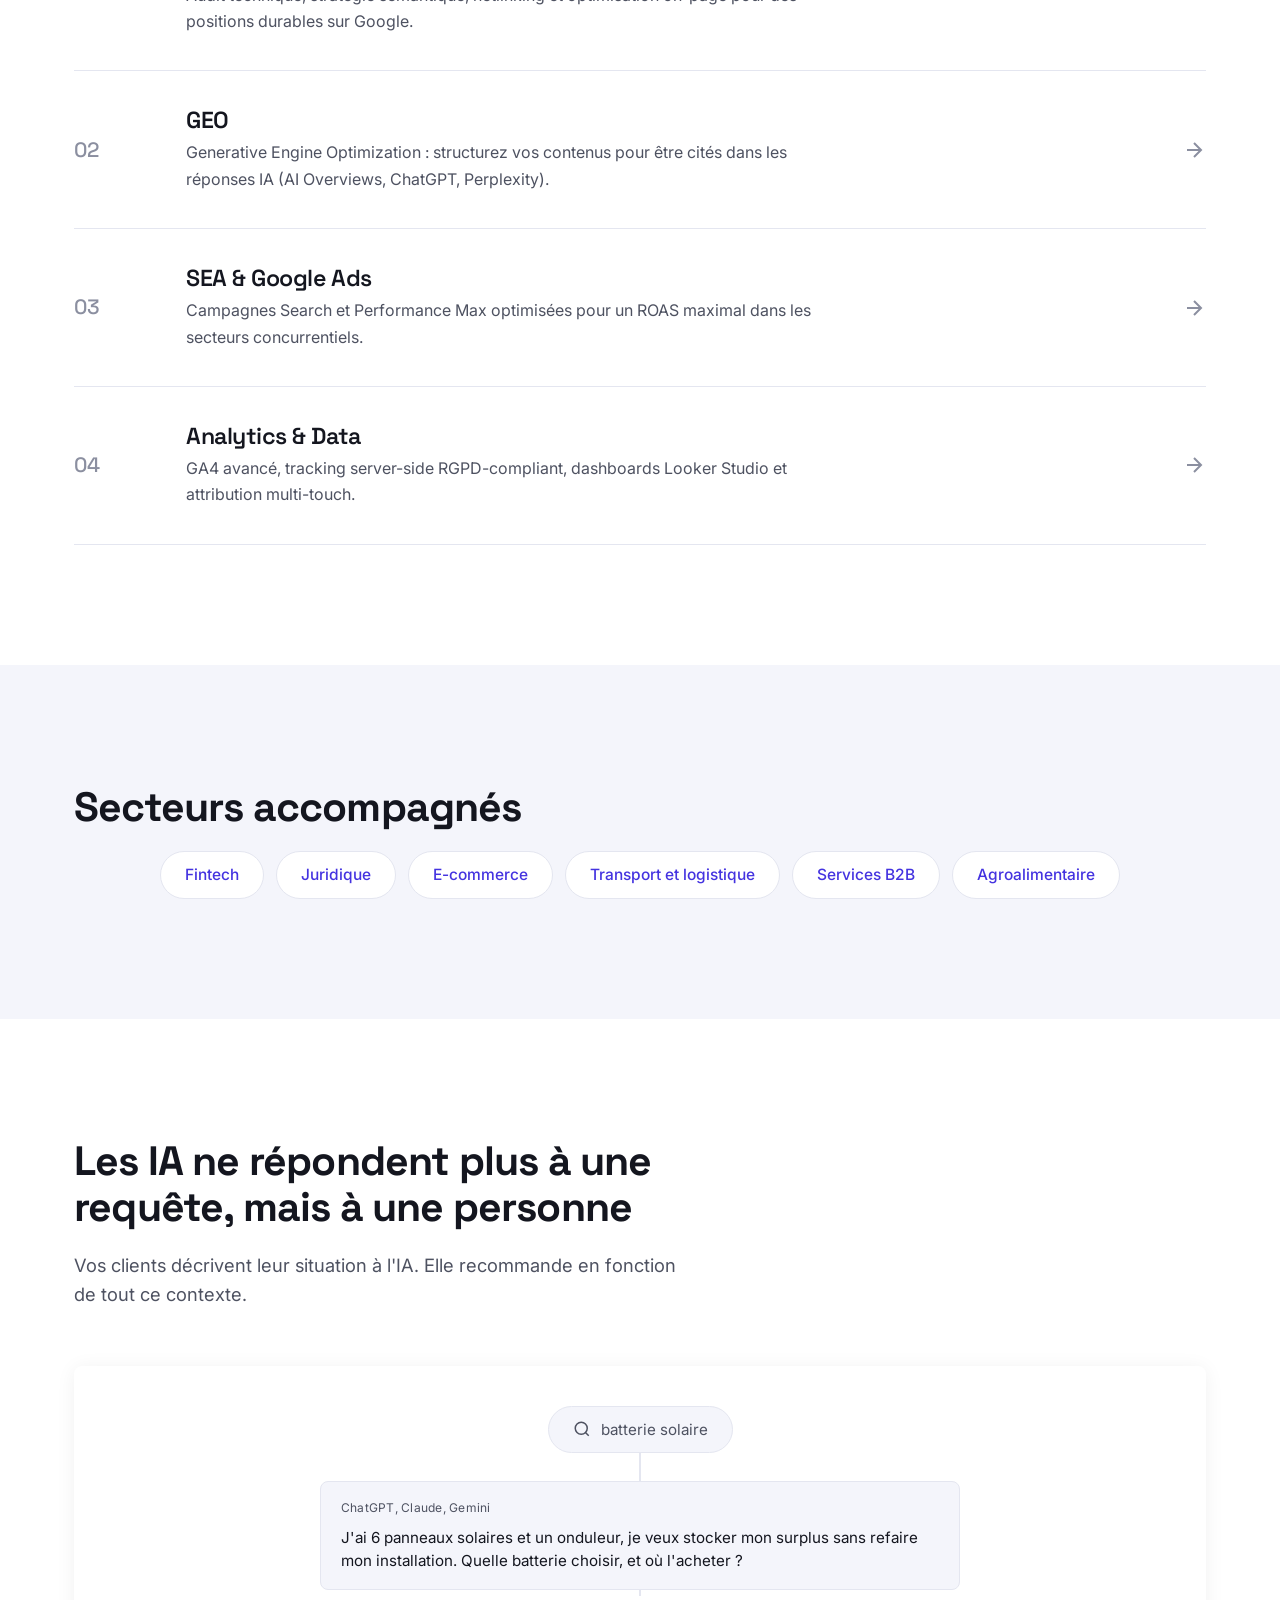
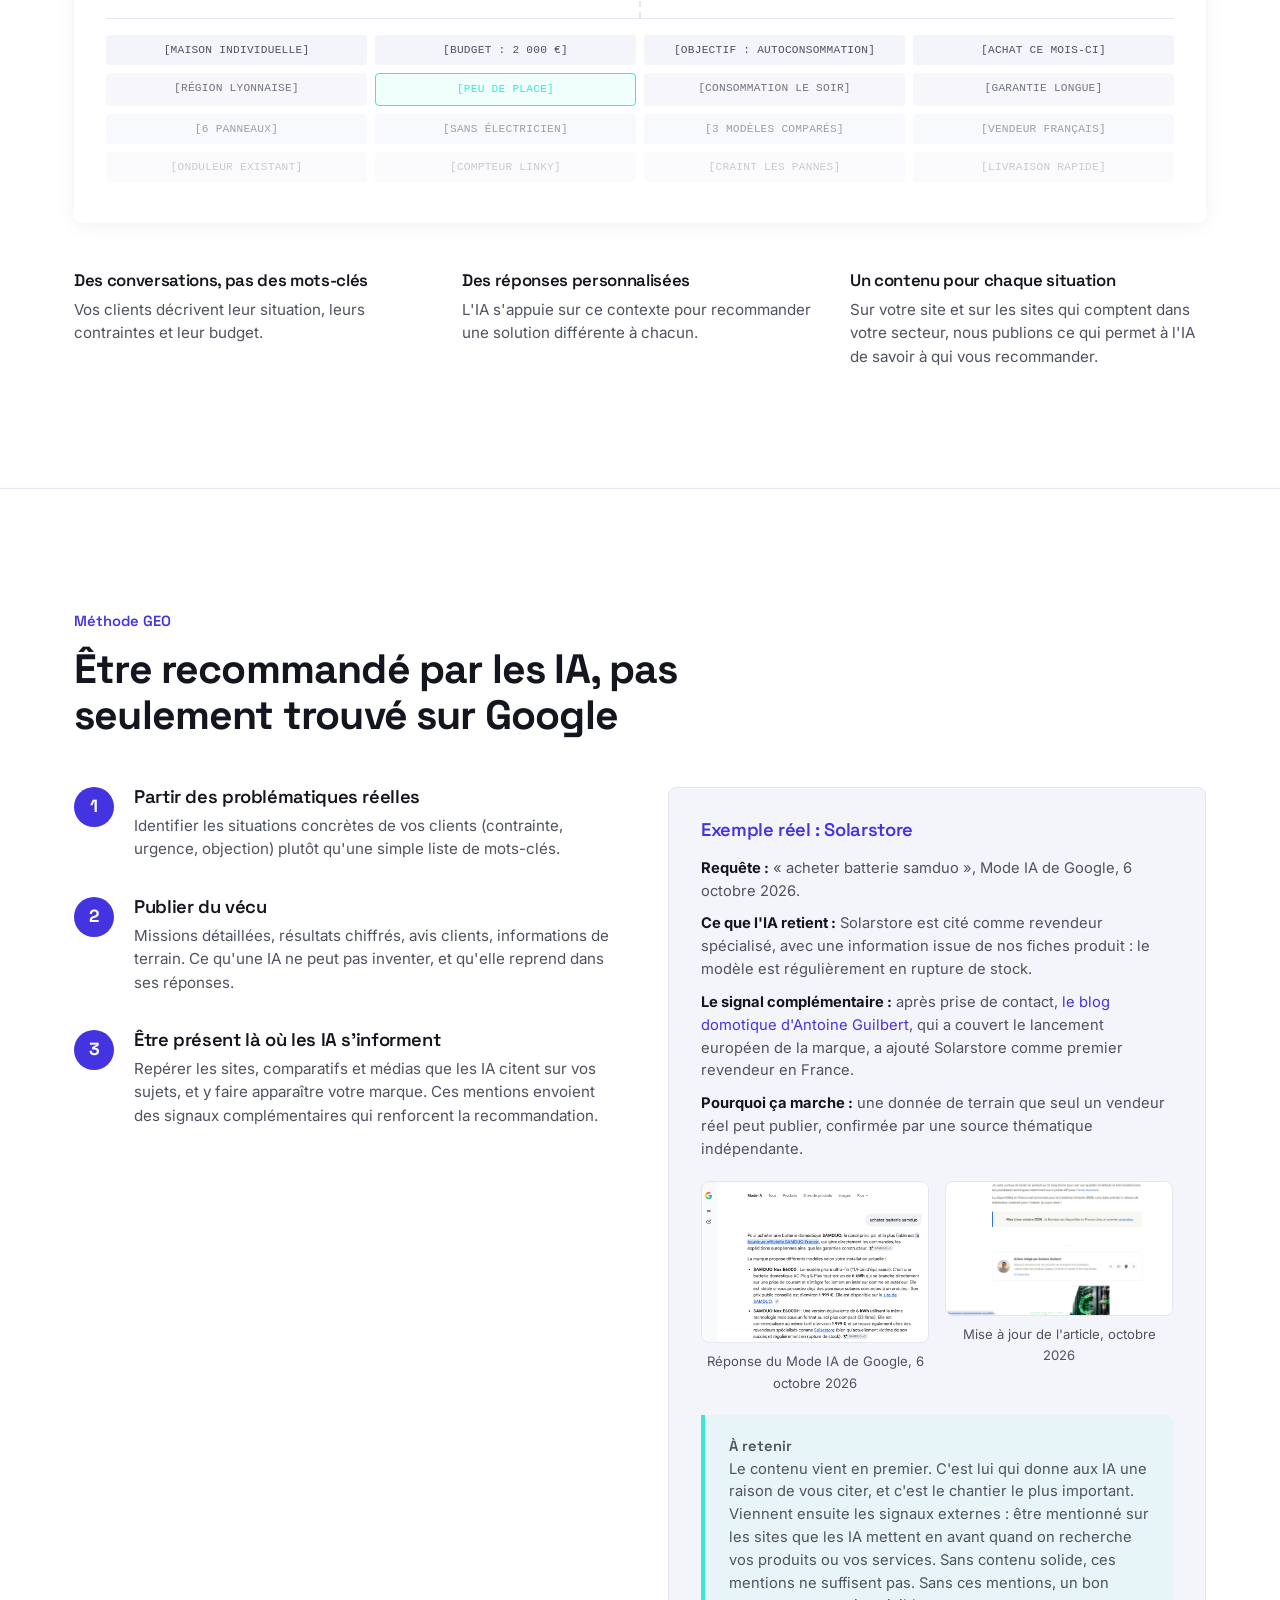
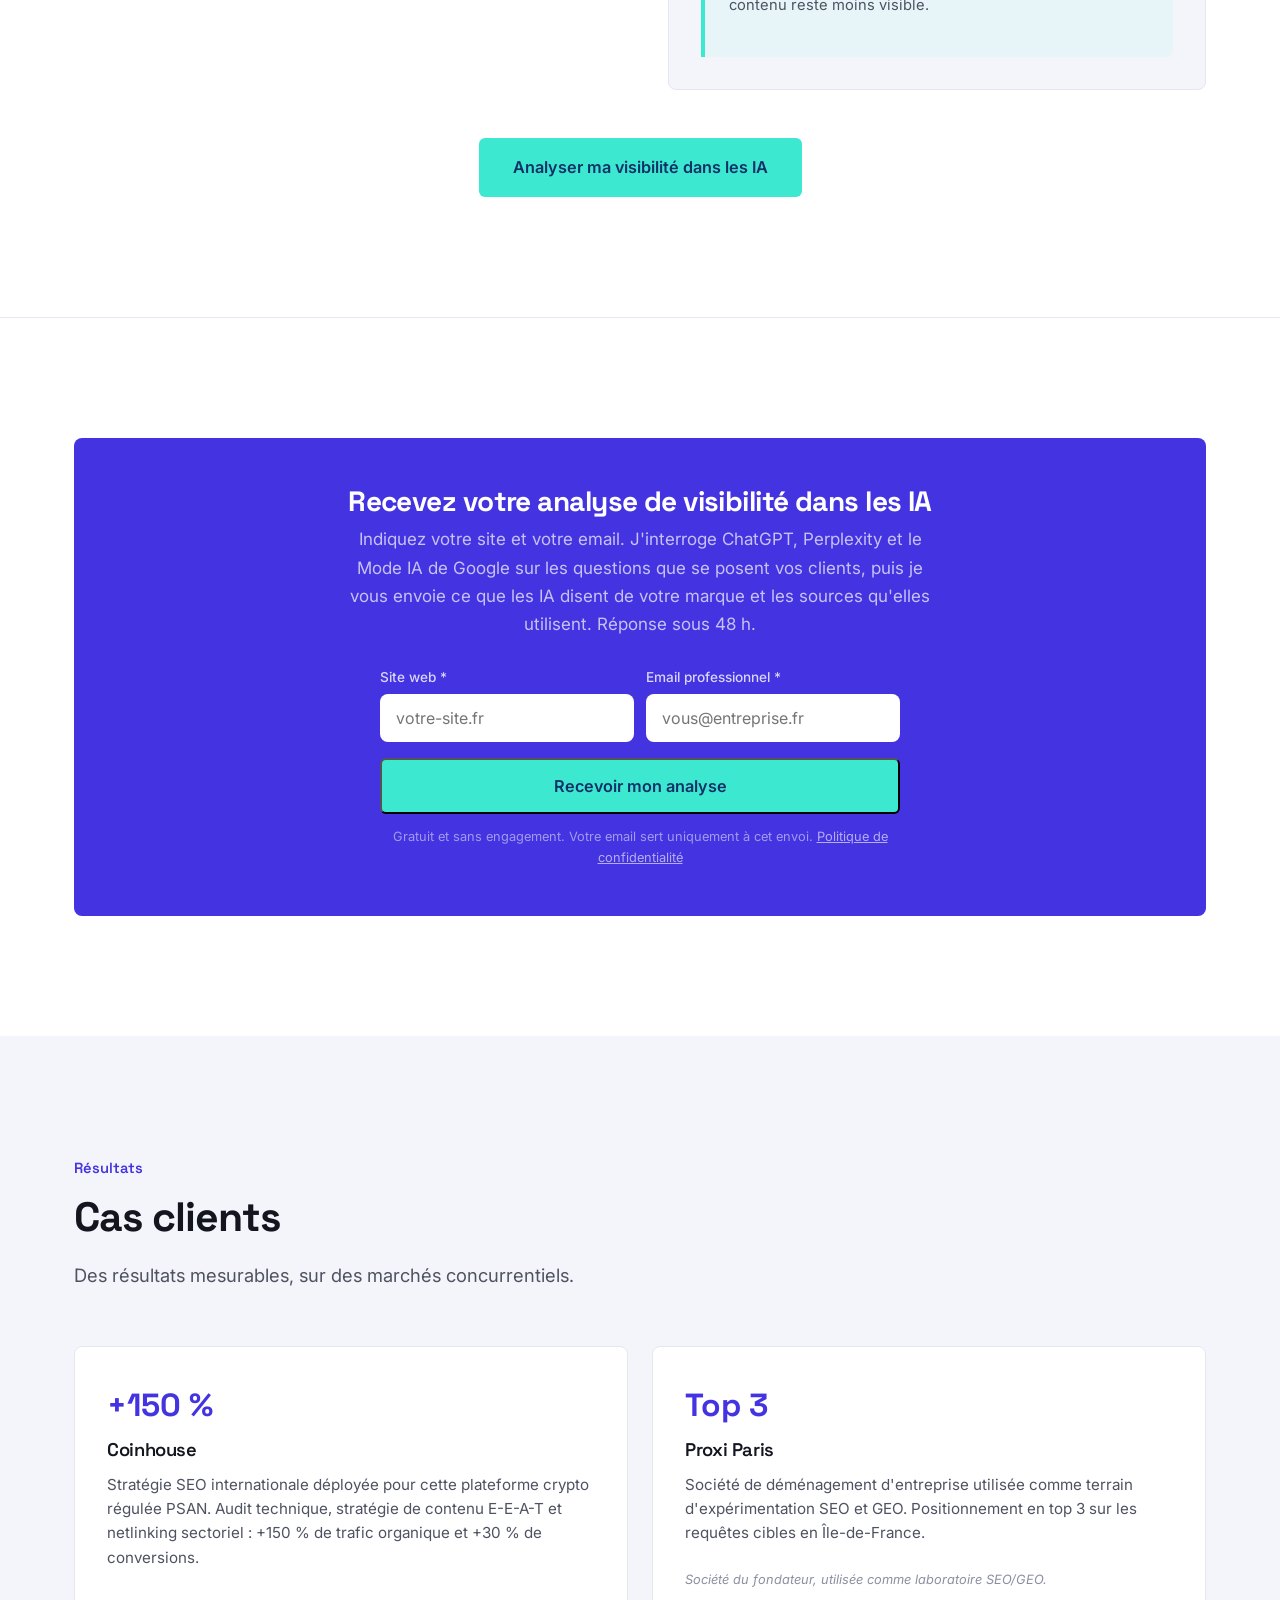
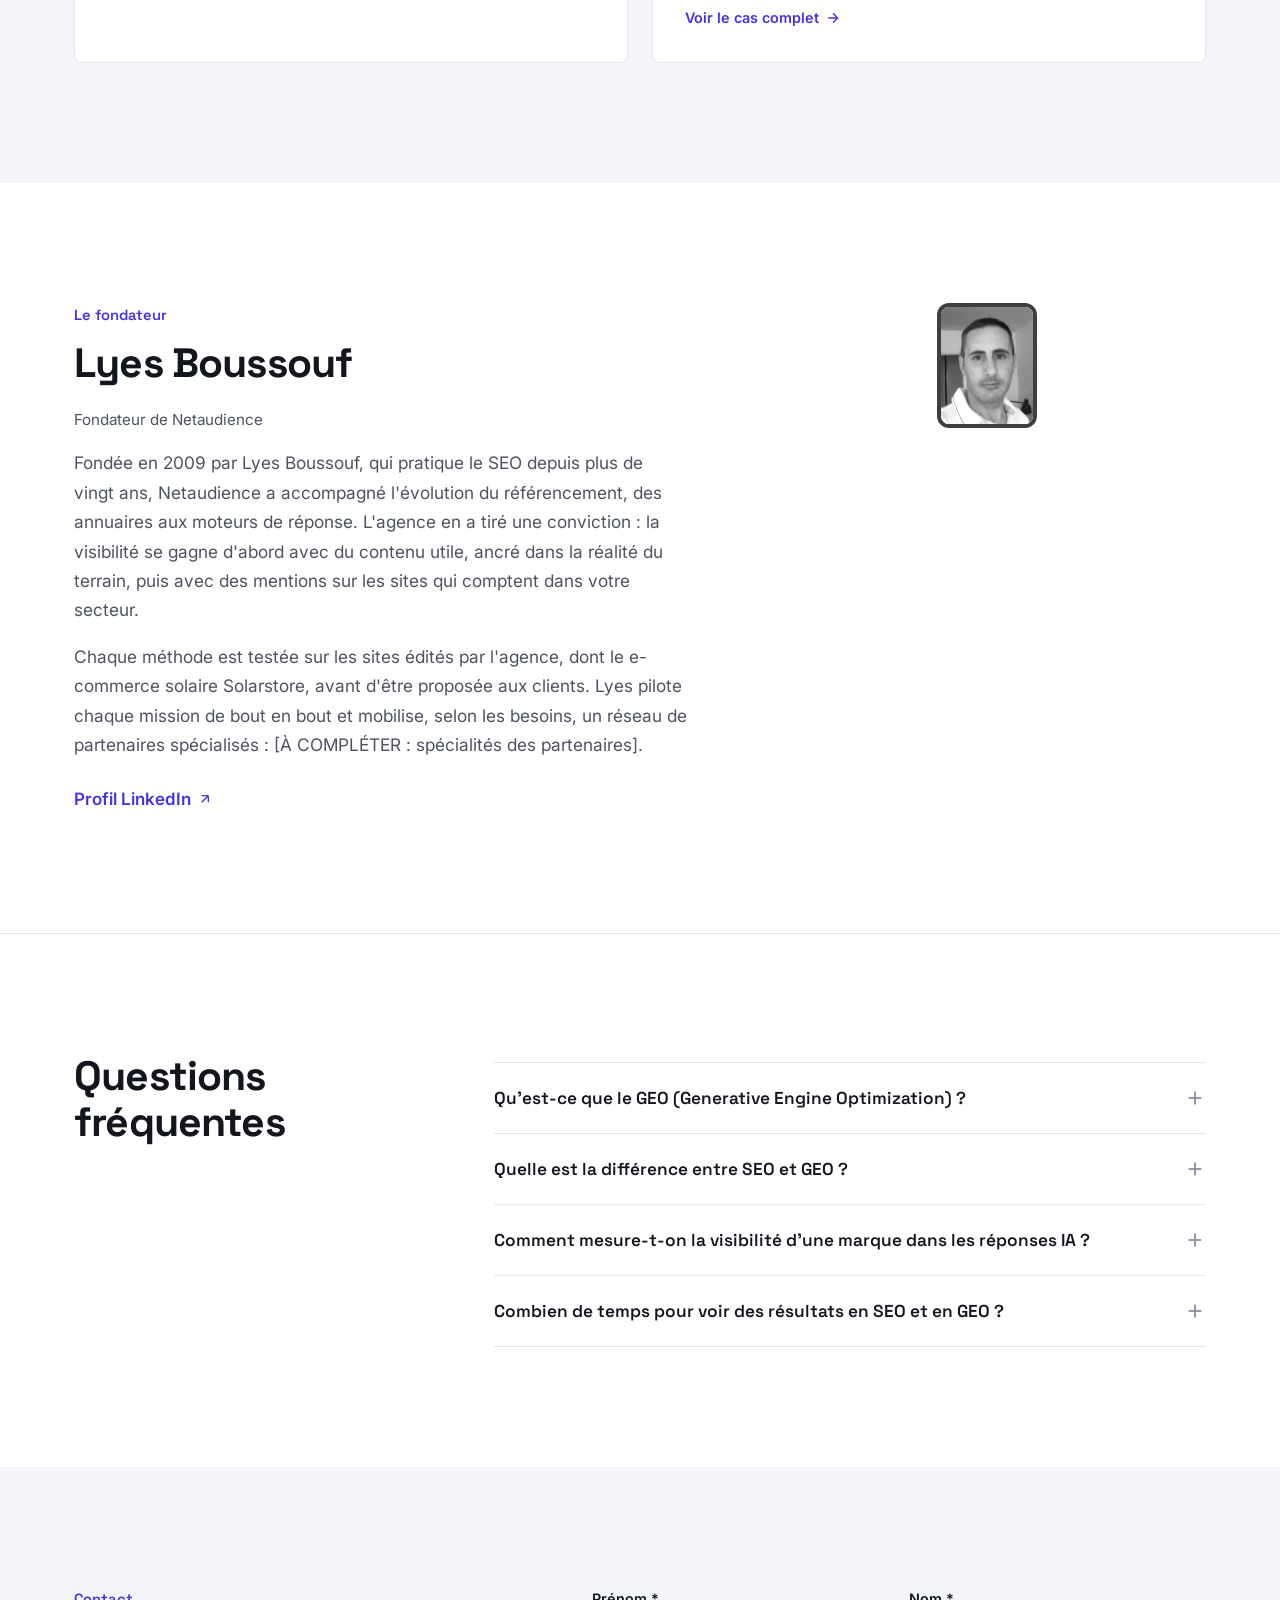
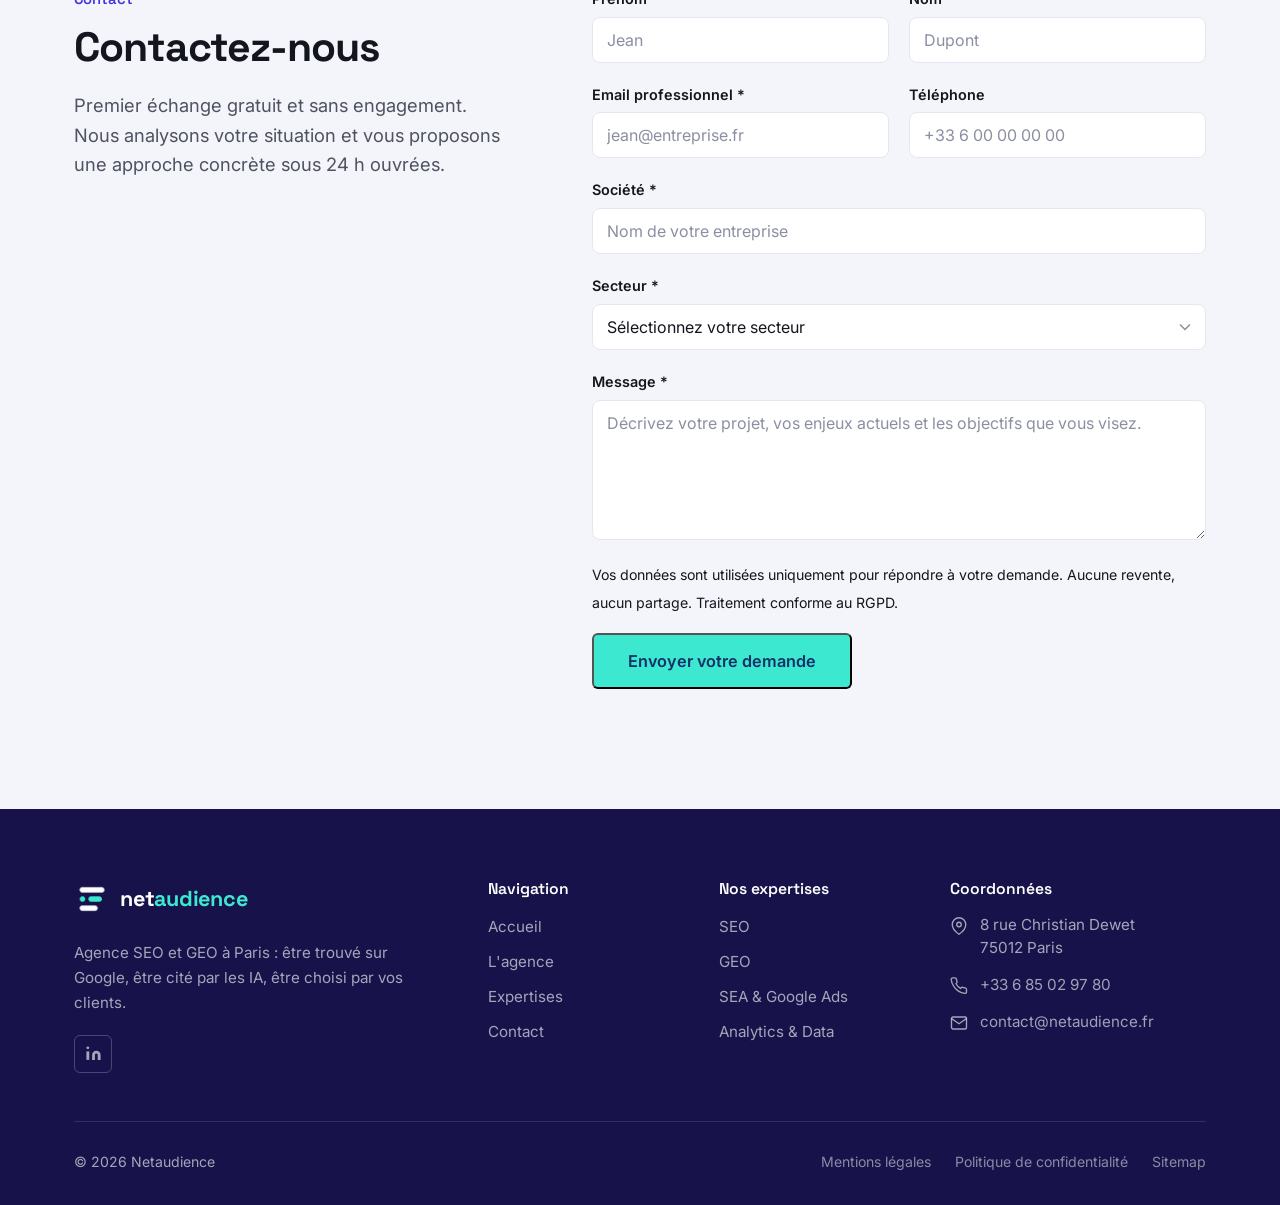
==== commit e3a1c8ab: "remplacement sous-titre section Expertises Co-Authored-By: Claude Opus 4.6 <noreply@anthropic.com>" ====
--- a/index.html
+++ b/index.html
@@ -282,7 +282,7 @@
 <section class="section" aria-labelledby="expertises-title">
   <div class="container">
     <h2 id="expertises-title" class="section-title">Nos expertises</h2>
-    <p class="section-intro">Des prestations conçues pour les secteurs où la confiance, l'autorité et la conformité conditionnent chaque position gagnée.</p>
+    <p class="section-intro">Quatre expertises, un seul objectif : être trouvé, être cité, être choisi.</p>
 
     <div class="expertise-list">
       <a href="expertises/seo.html" class="expertise-item reveal">
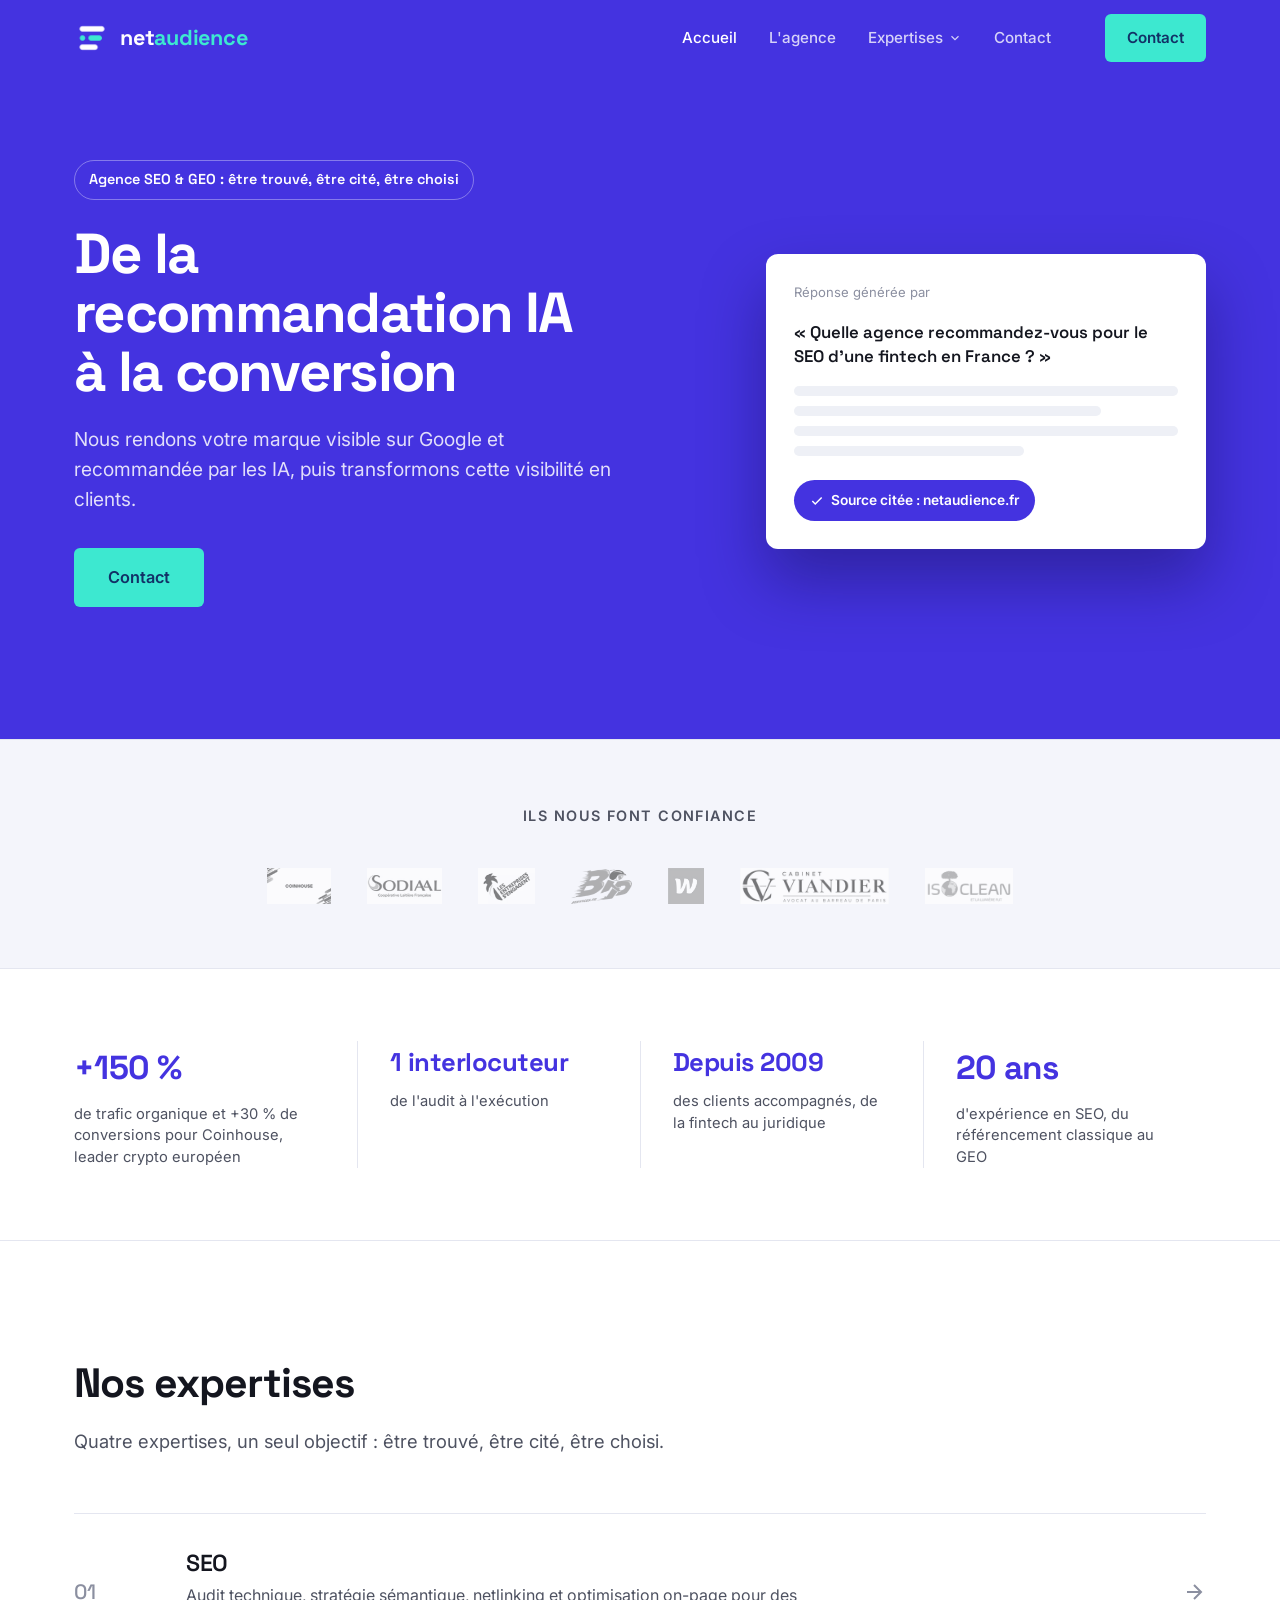
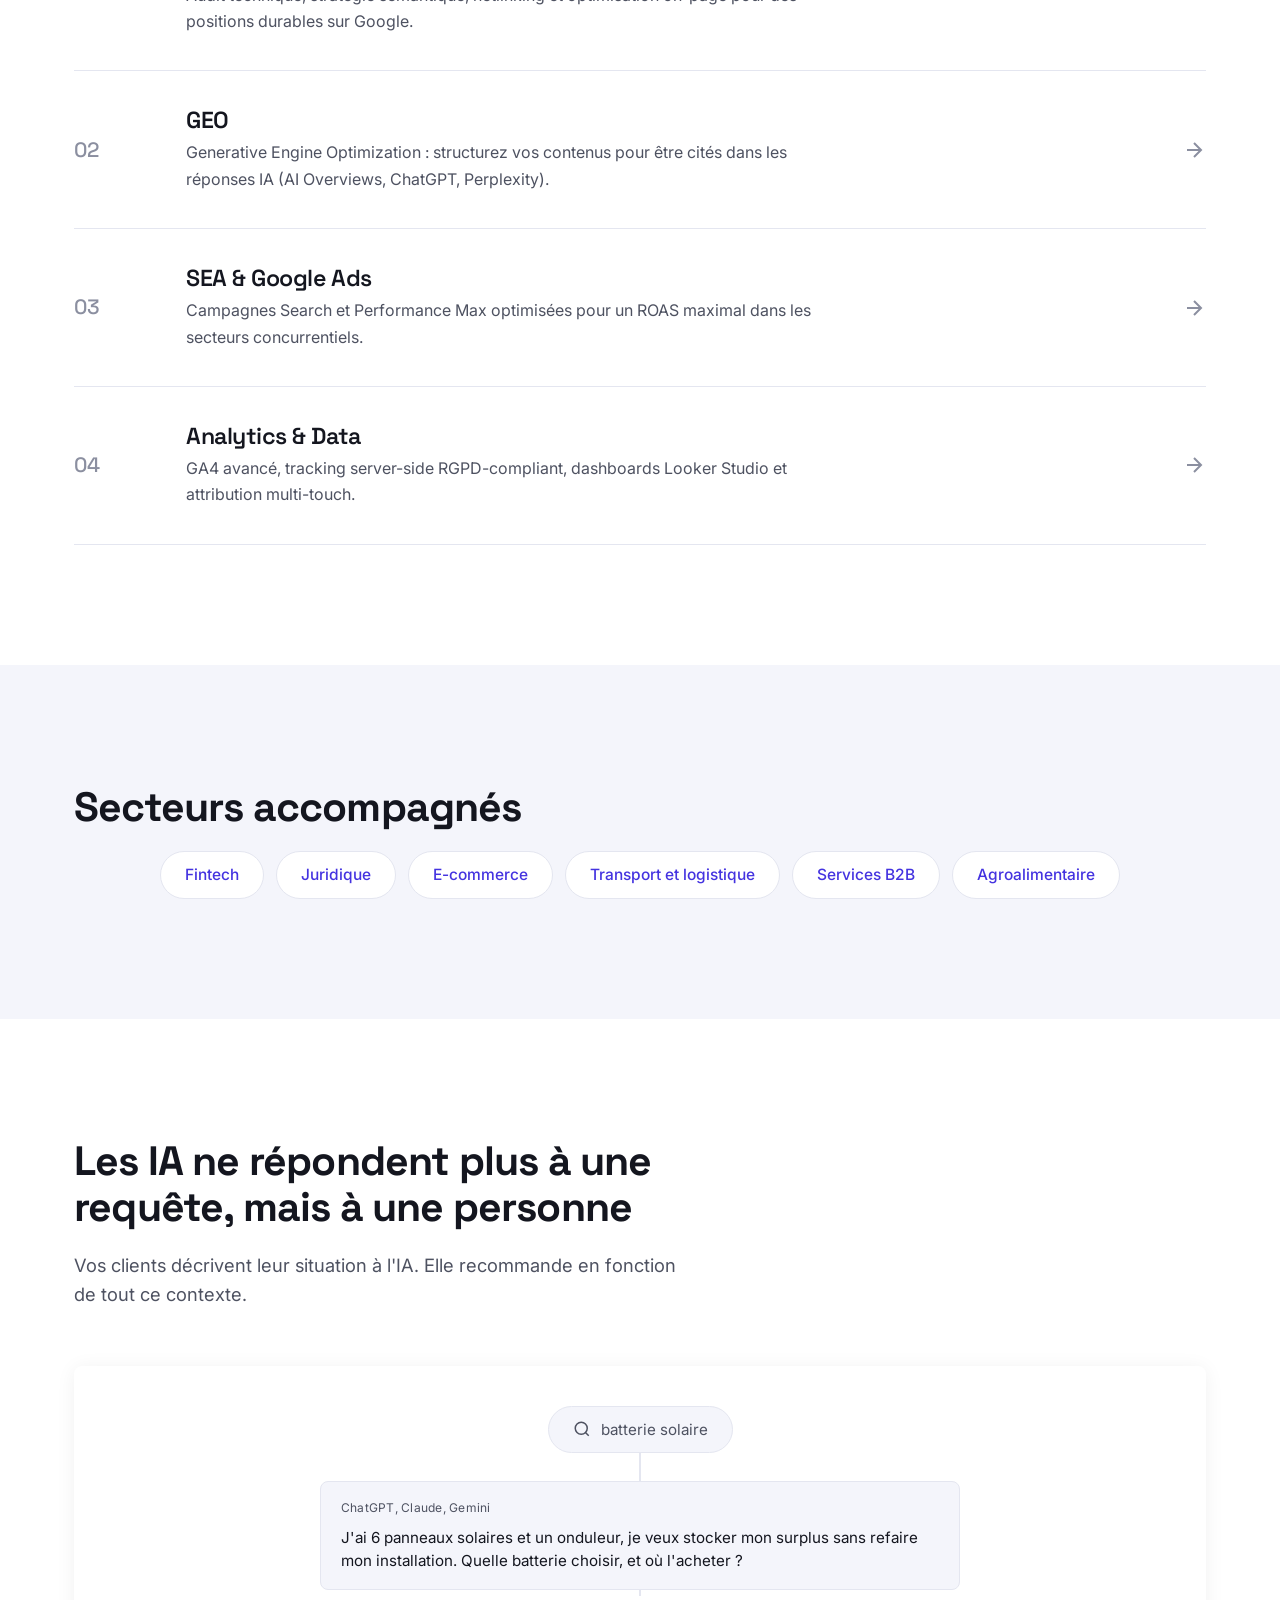
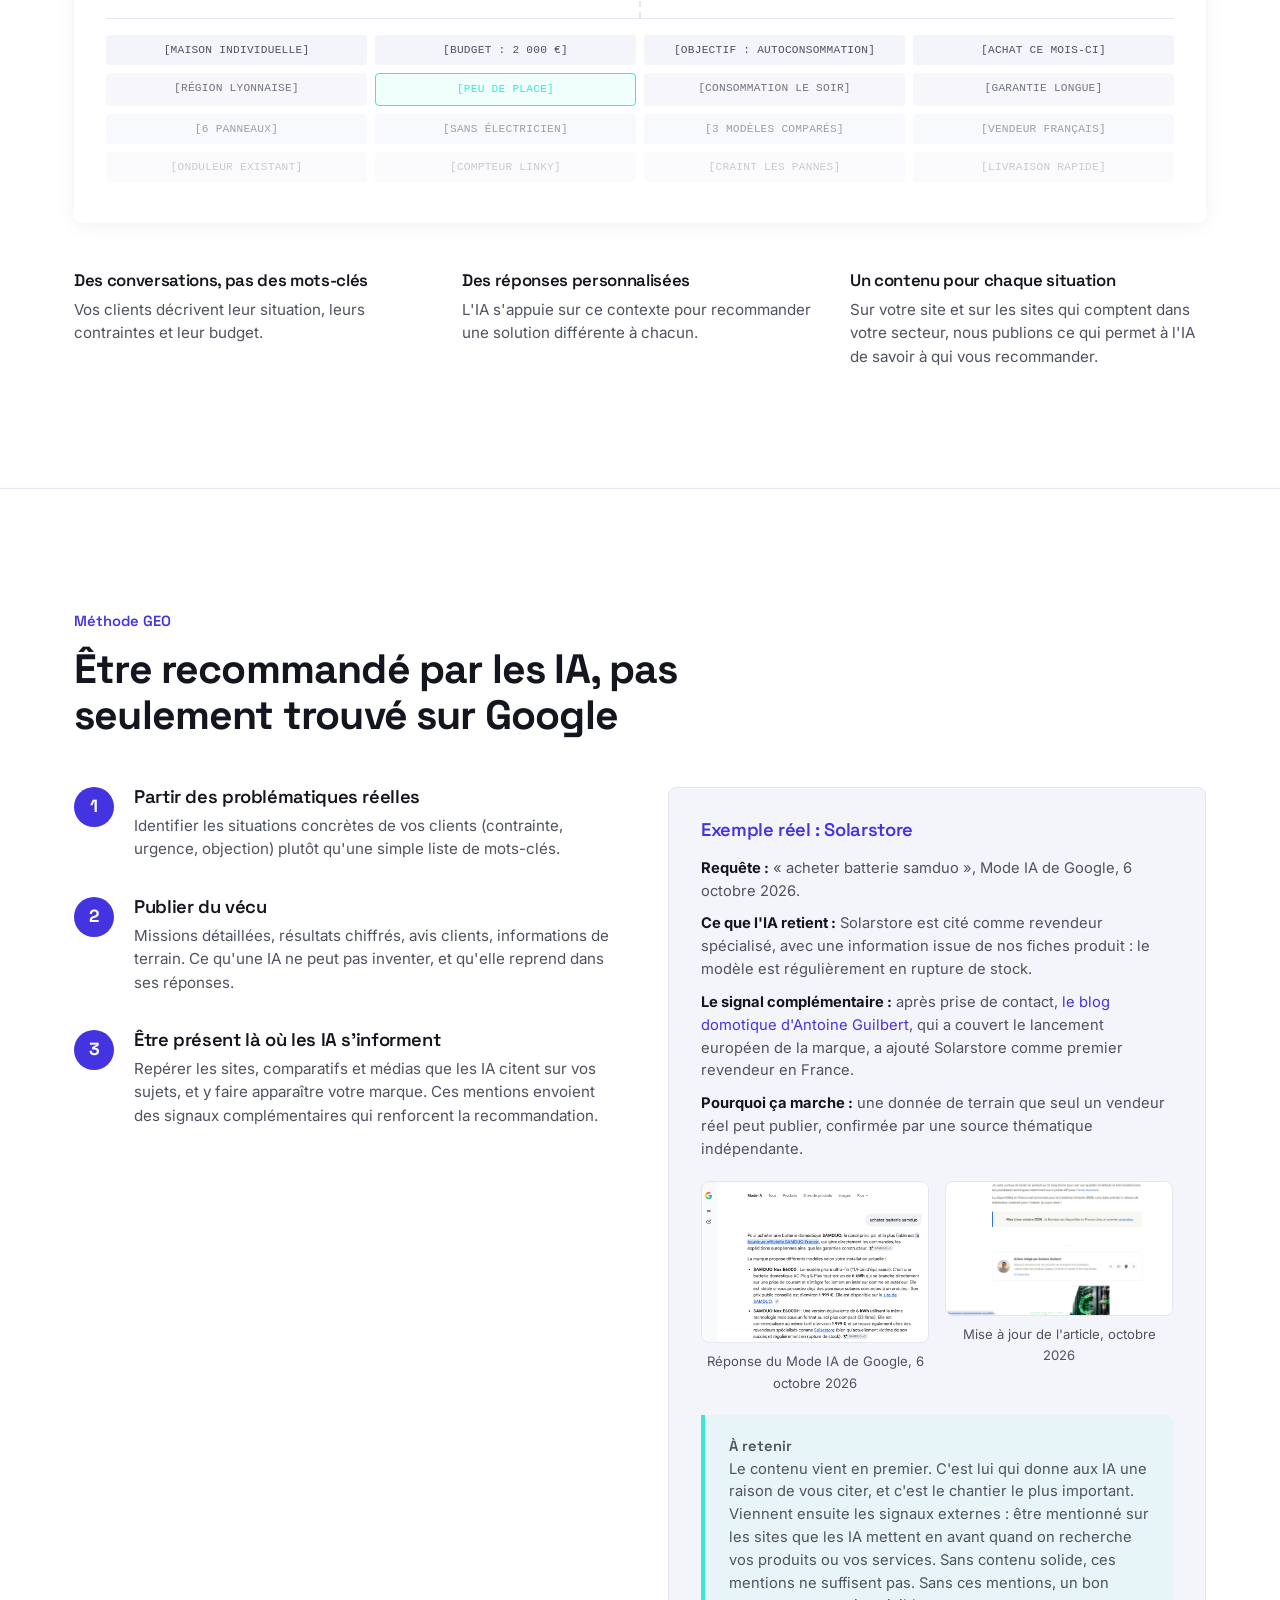
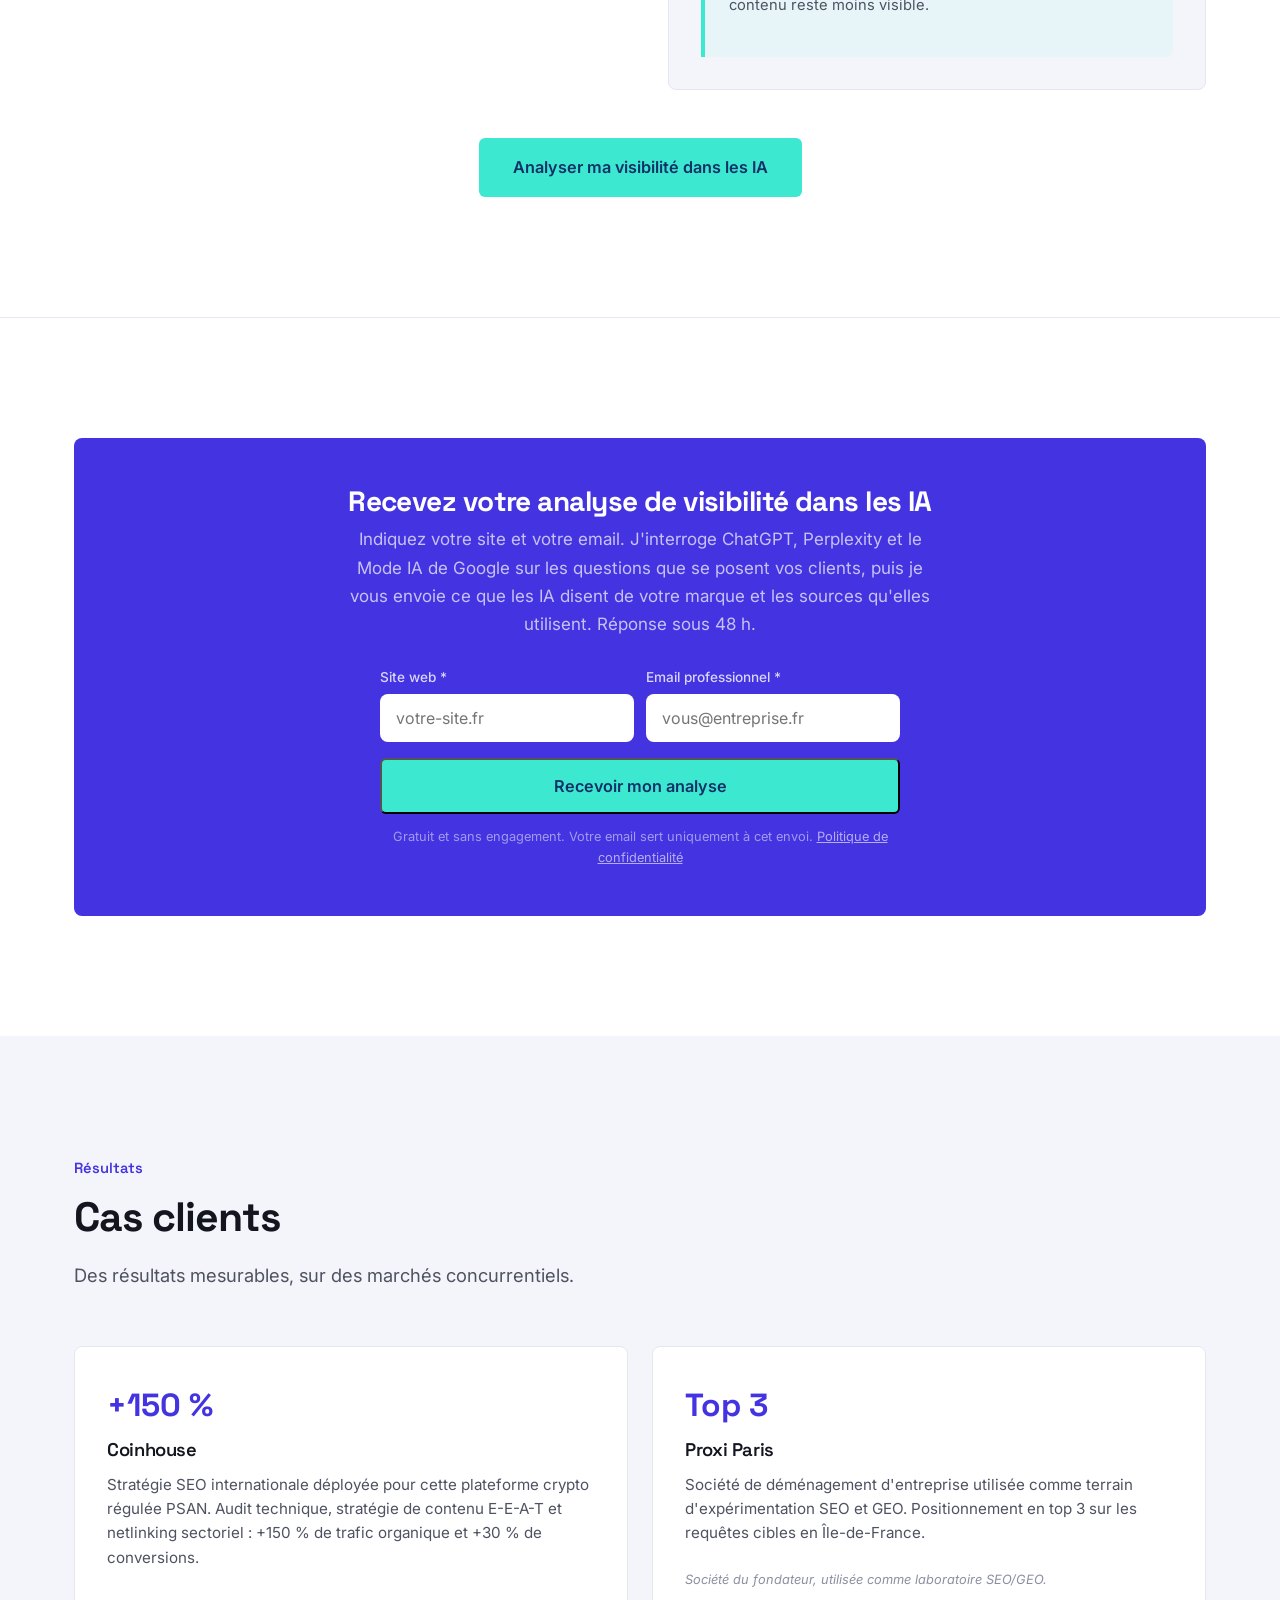
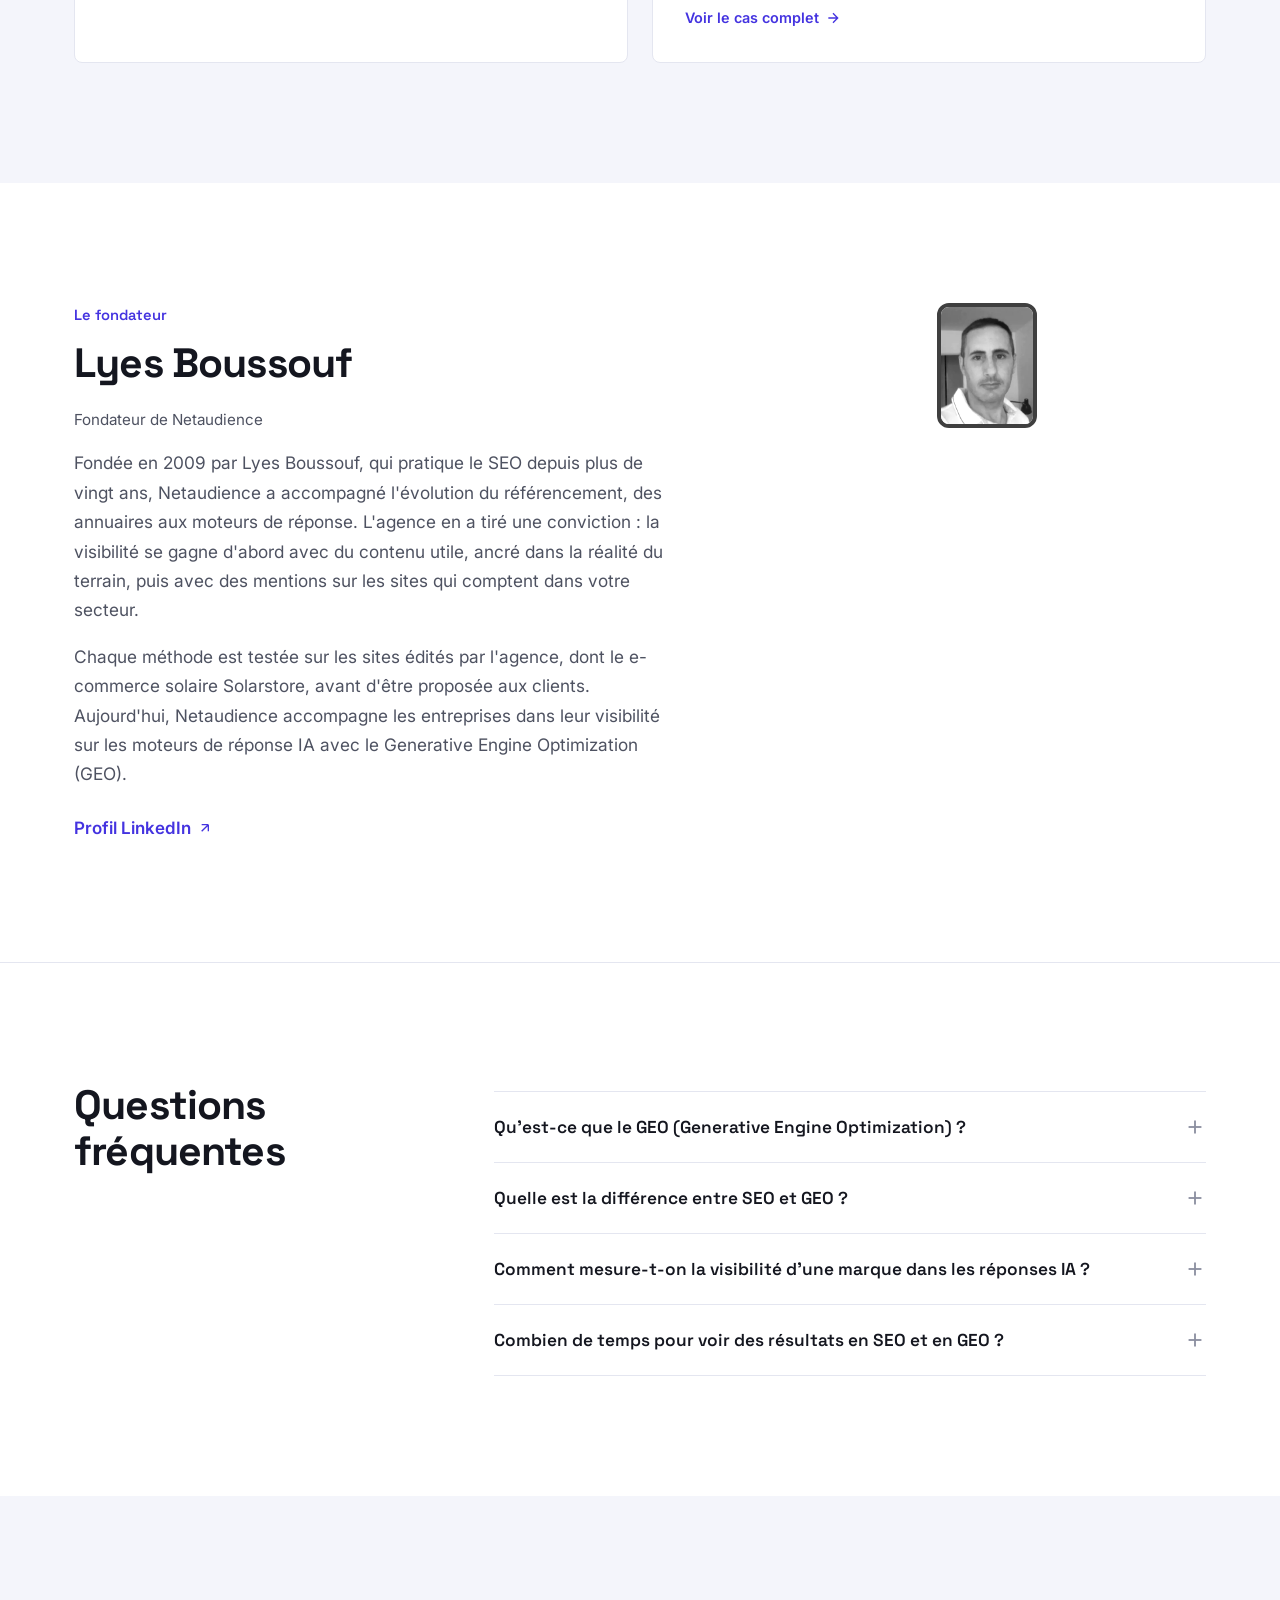
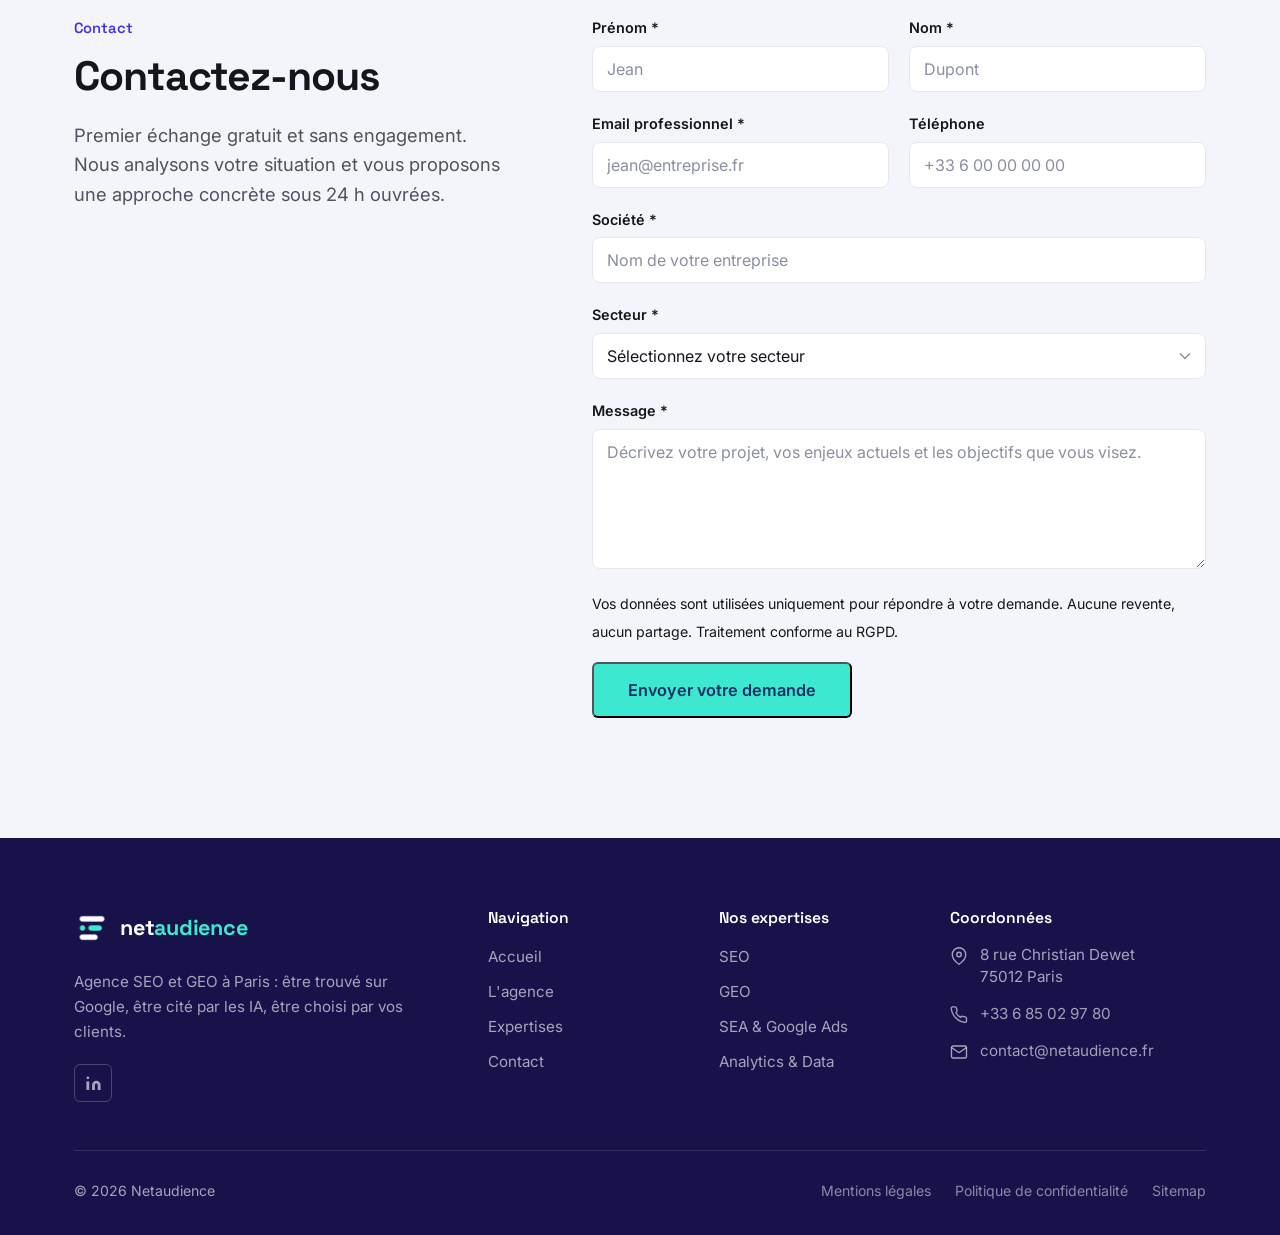
==== commit 107c4ec6: "bloc fondateur : suppression placeholder partenaires, mise en avant du GEO Co-Authored-By: Claude Op" ====
--- a/index.html
+++ b/index.html
@@ -538,7 +538,7 @@
         <h2 id="fondateur-title" class="section-title">Lyes Boussouf</h2>
         <p class="founder-subtitle">Fondateur de Netaudience</p>
         <p class="founder-bio">Fondée en 2009 par Lyes Boussouf, qui pratique le SEO depuis plus de vingt ans, Netaudience a accompagné l'évolution du référencement, des annuaires aux moteurs de réponse. L'agence en a tiré une conviction : la visibilité se gagne d'abord avec du contenu utile, ancré dans la réalité du terrain, puis avec des mentions sur les sites qui comptent dans votre secteur.</p>
-        <p class="founder-bio">Chaque méthode est testée sur les sites édités par l'agence, dont le e-commerce solaire Solarstore, avant d'être proposée aux clients. Lyes pilote chaque mission de bout en bout et mobilise, selon les besoins, un réseau de partenaires spécialisés : [À COMPLÉTER : spécialités des partenaires].</p>
+        <p class="founder-bio">Chaque méthode est testée sur les sites édités par l'agence, dont le e-commerce solaire Solarstore, avant d'être proposée aux clients. Aujourd'hui, Netaudience accompagne les entreprises dans leur visibilité sur les moteurs de réponse IA avec le Generative Engine Optimization (GEO).</p>
         <a href="https://www.linkedin.com/in/lyes-boussouf-b5a95710/" class="founder-link" target="_blank" rel="noopener">Profil LinkedIn
           <svg viewBox="0 0 24 24" fill="none" stroke="currentColor" stroke-width="2" width="16" height="16" aria-hidden="true"><path d="M7 17L17 7M17 7H7M17 7v10"/></svg>
         </a>
